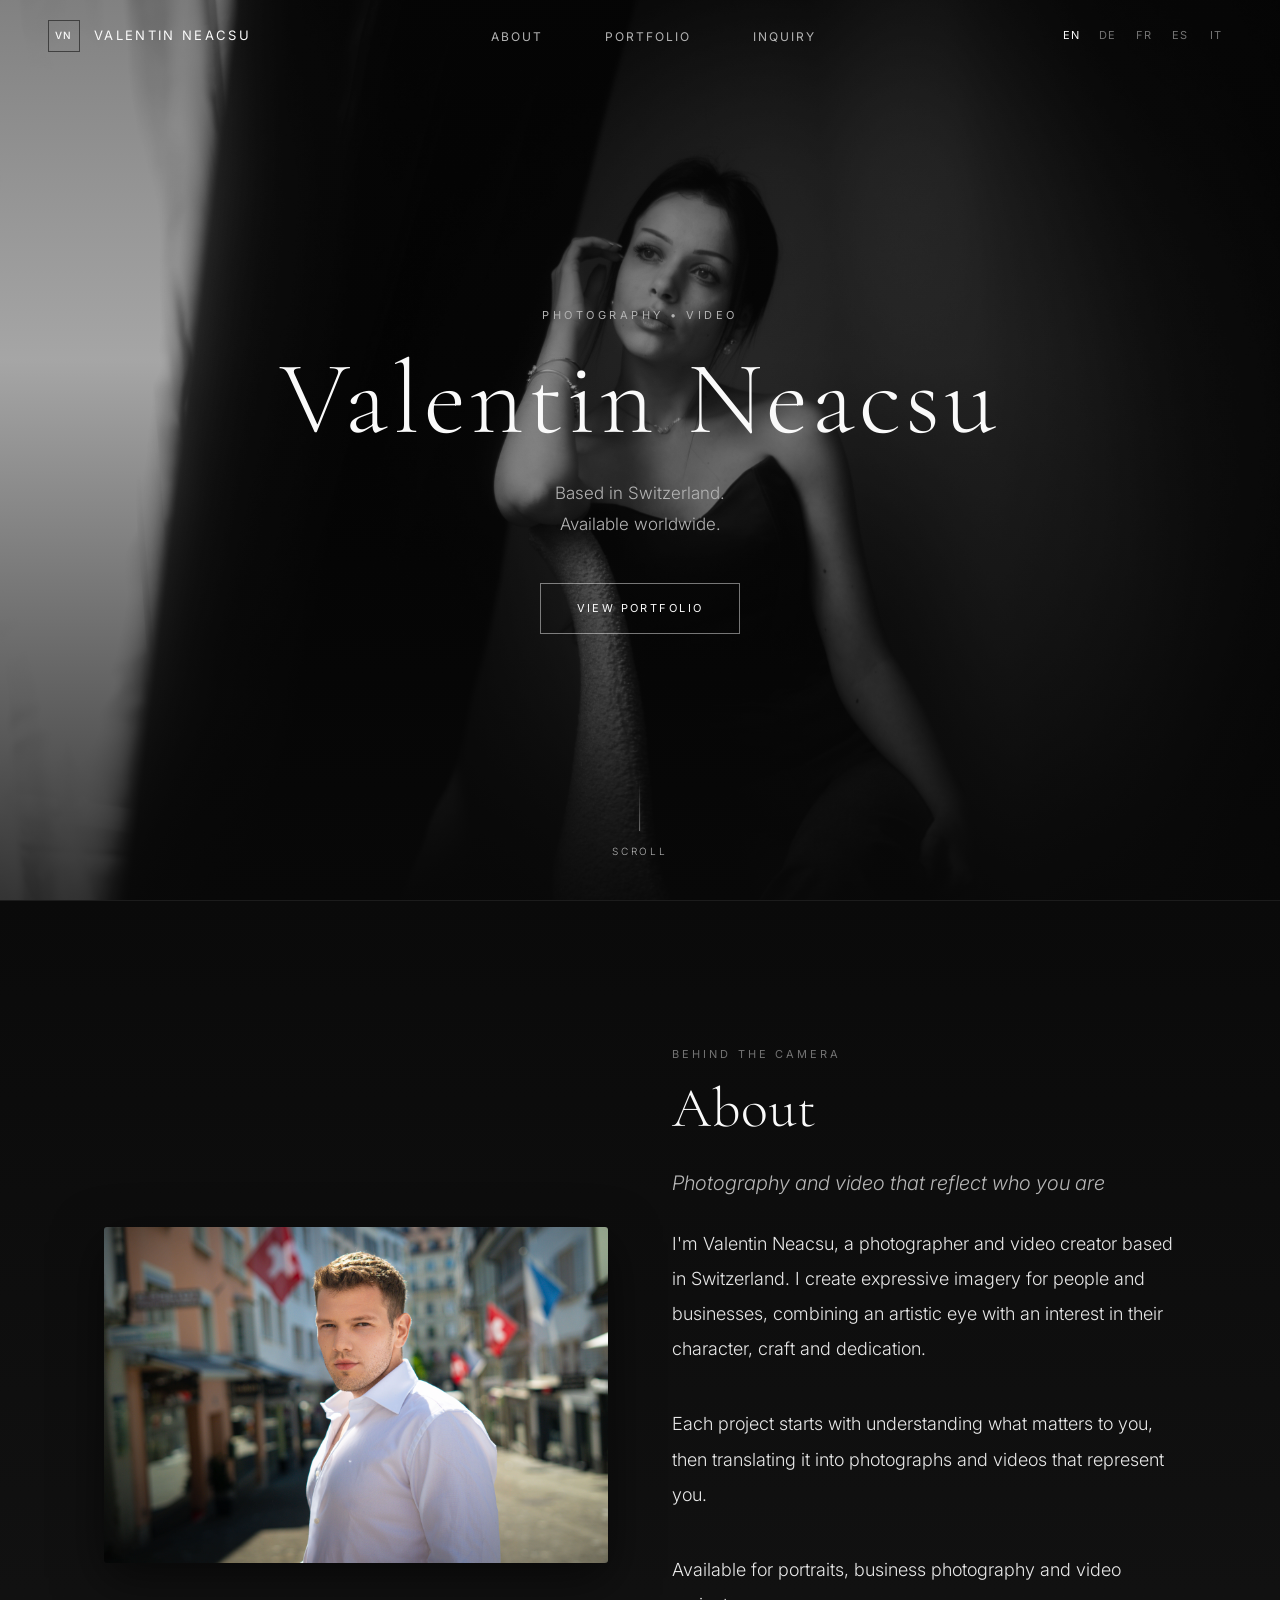
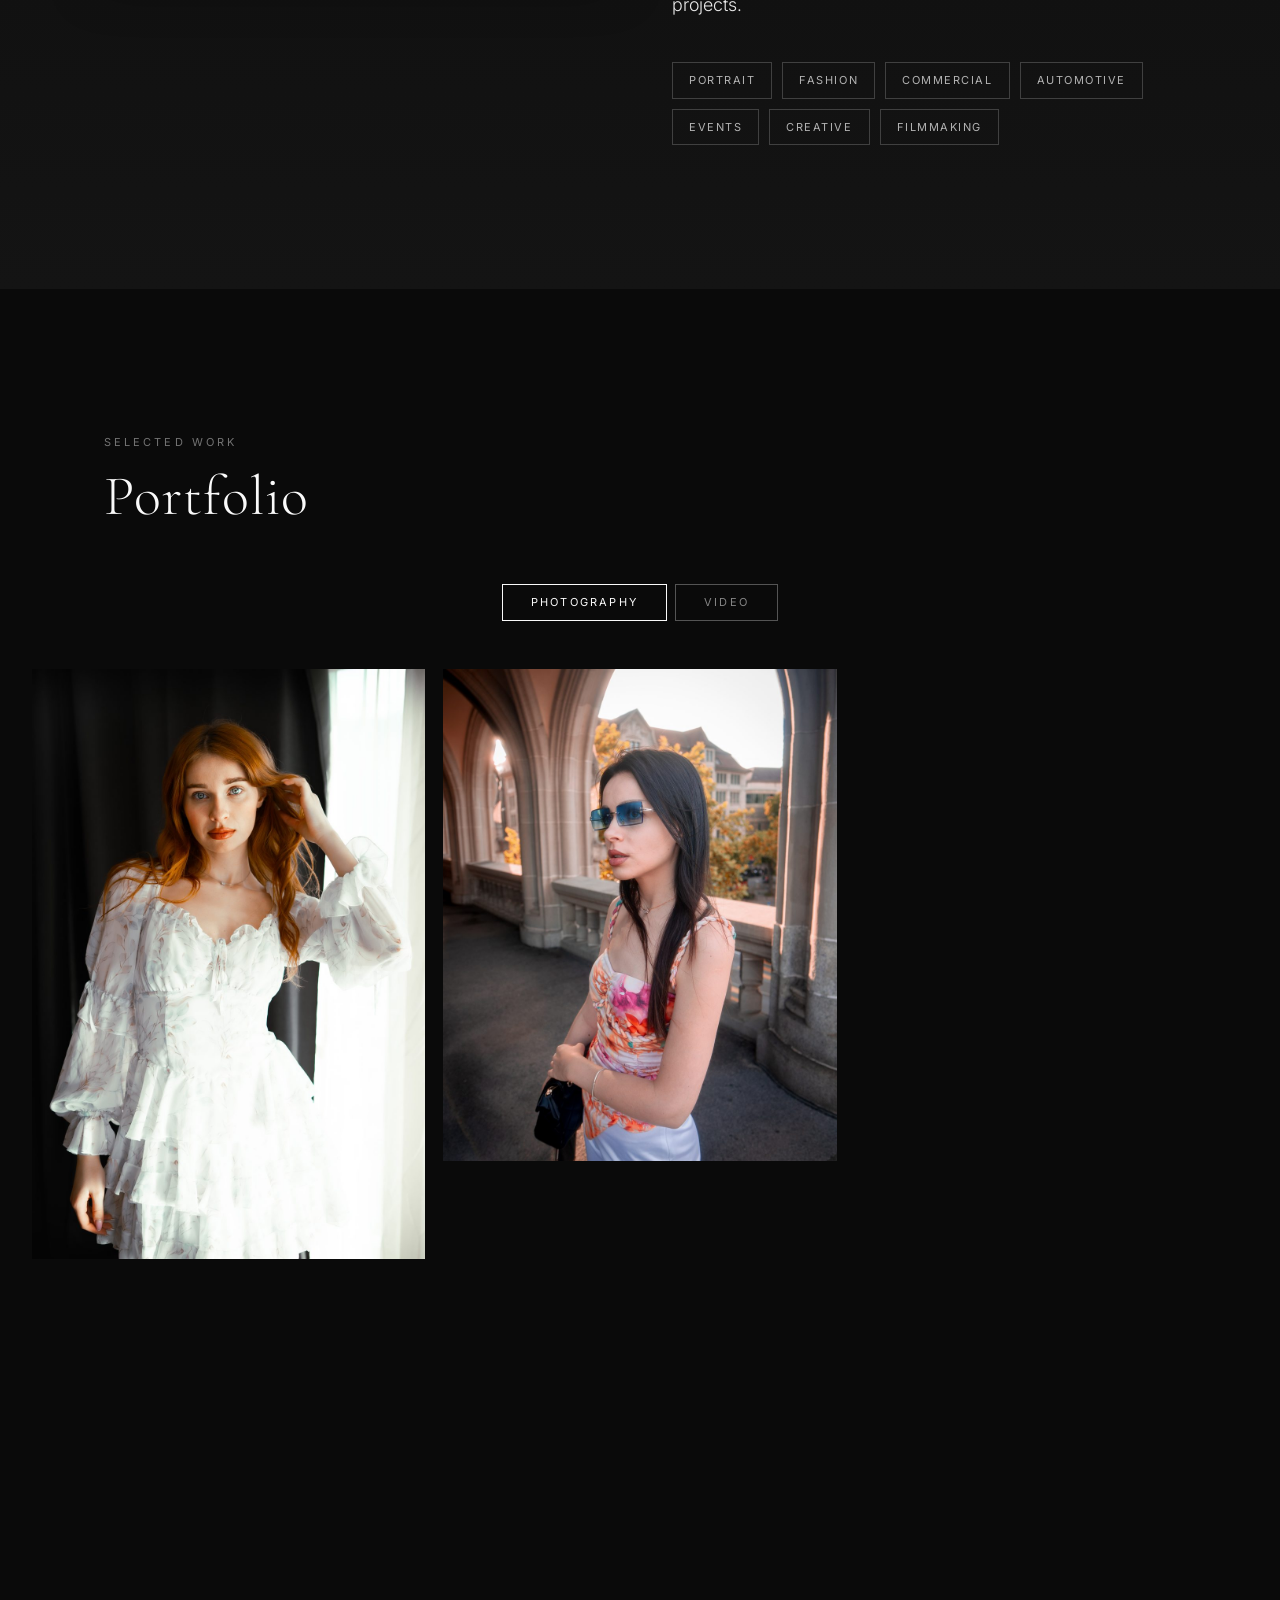
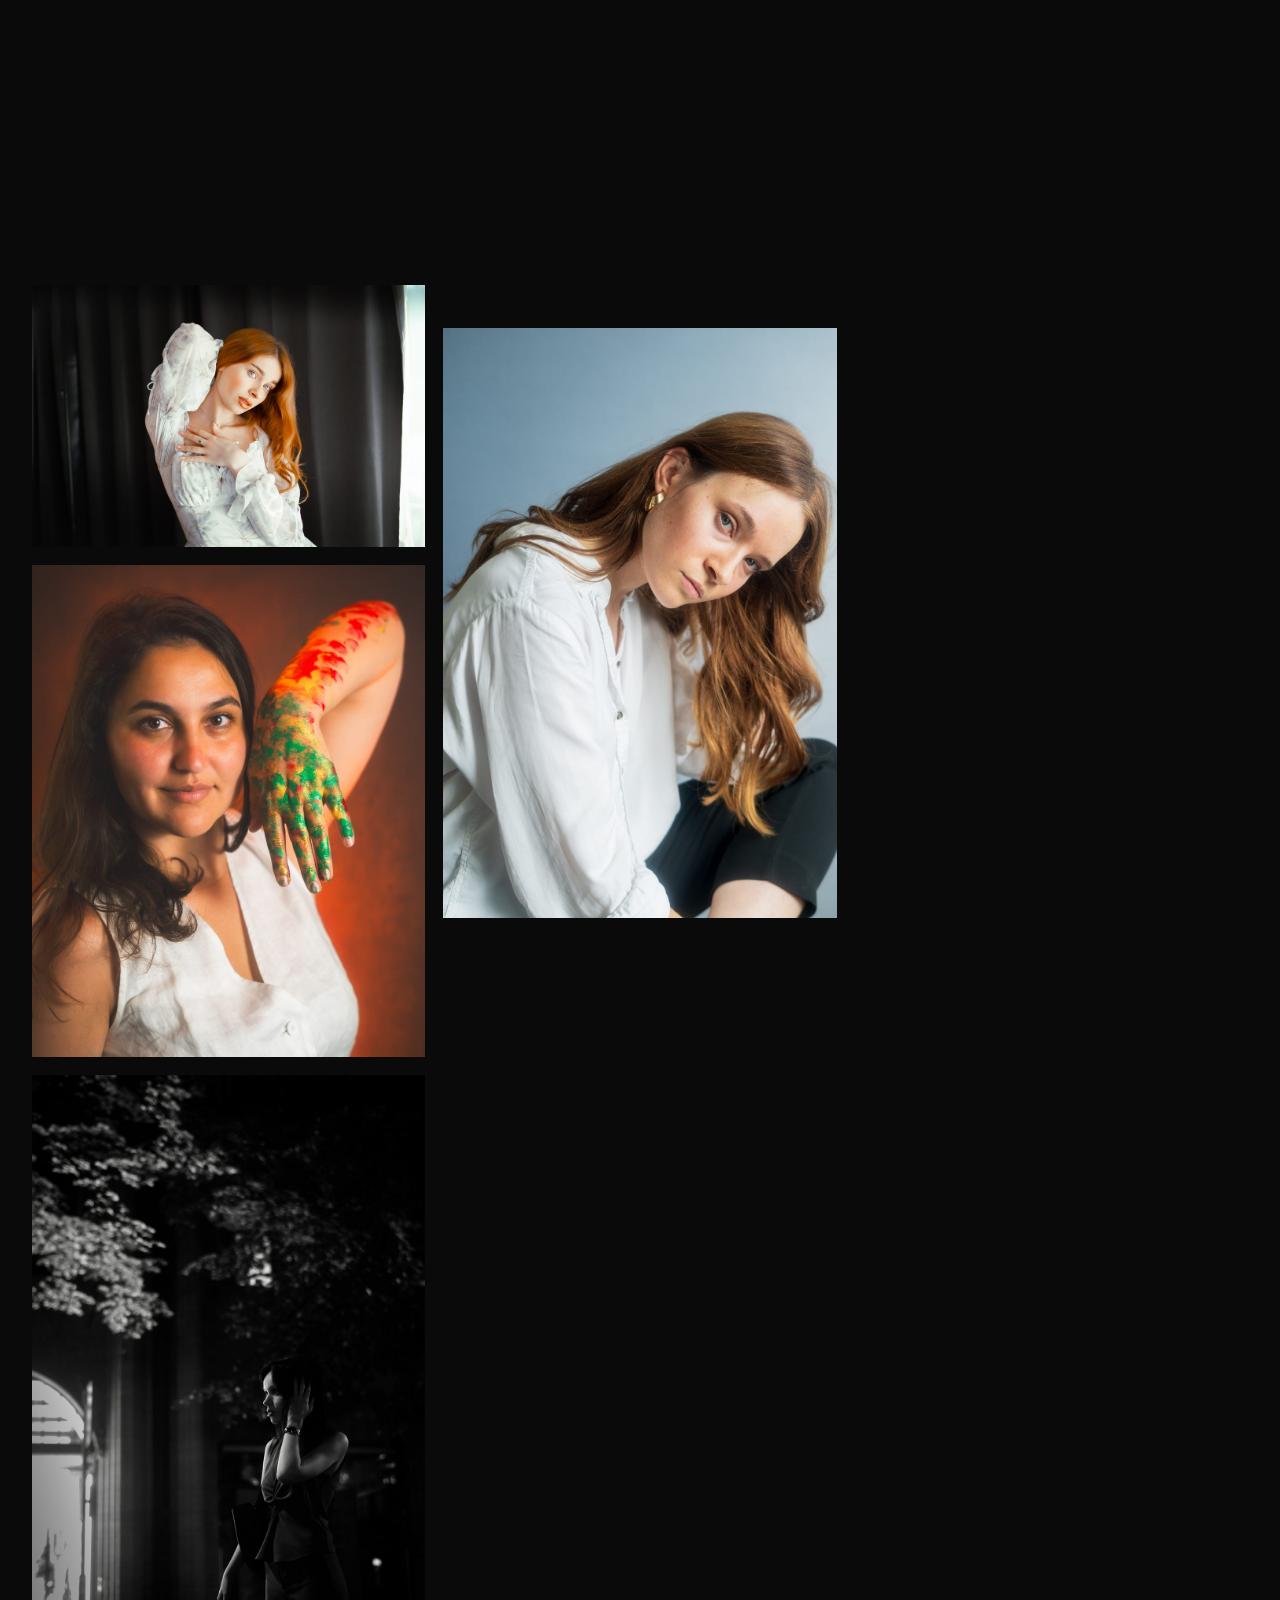
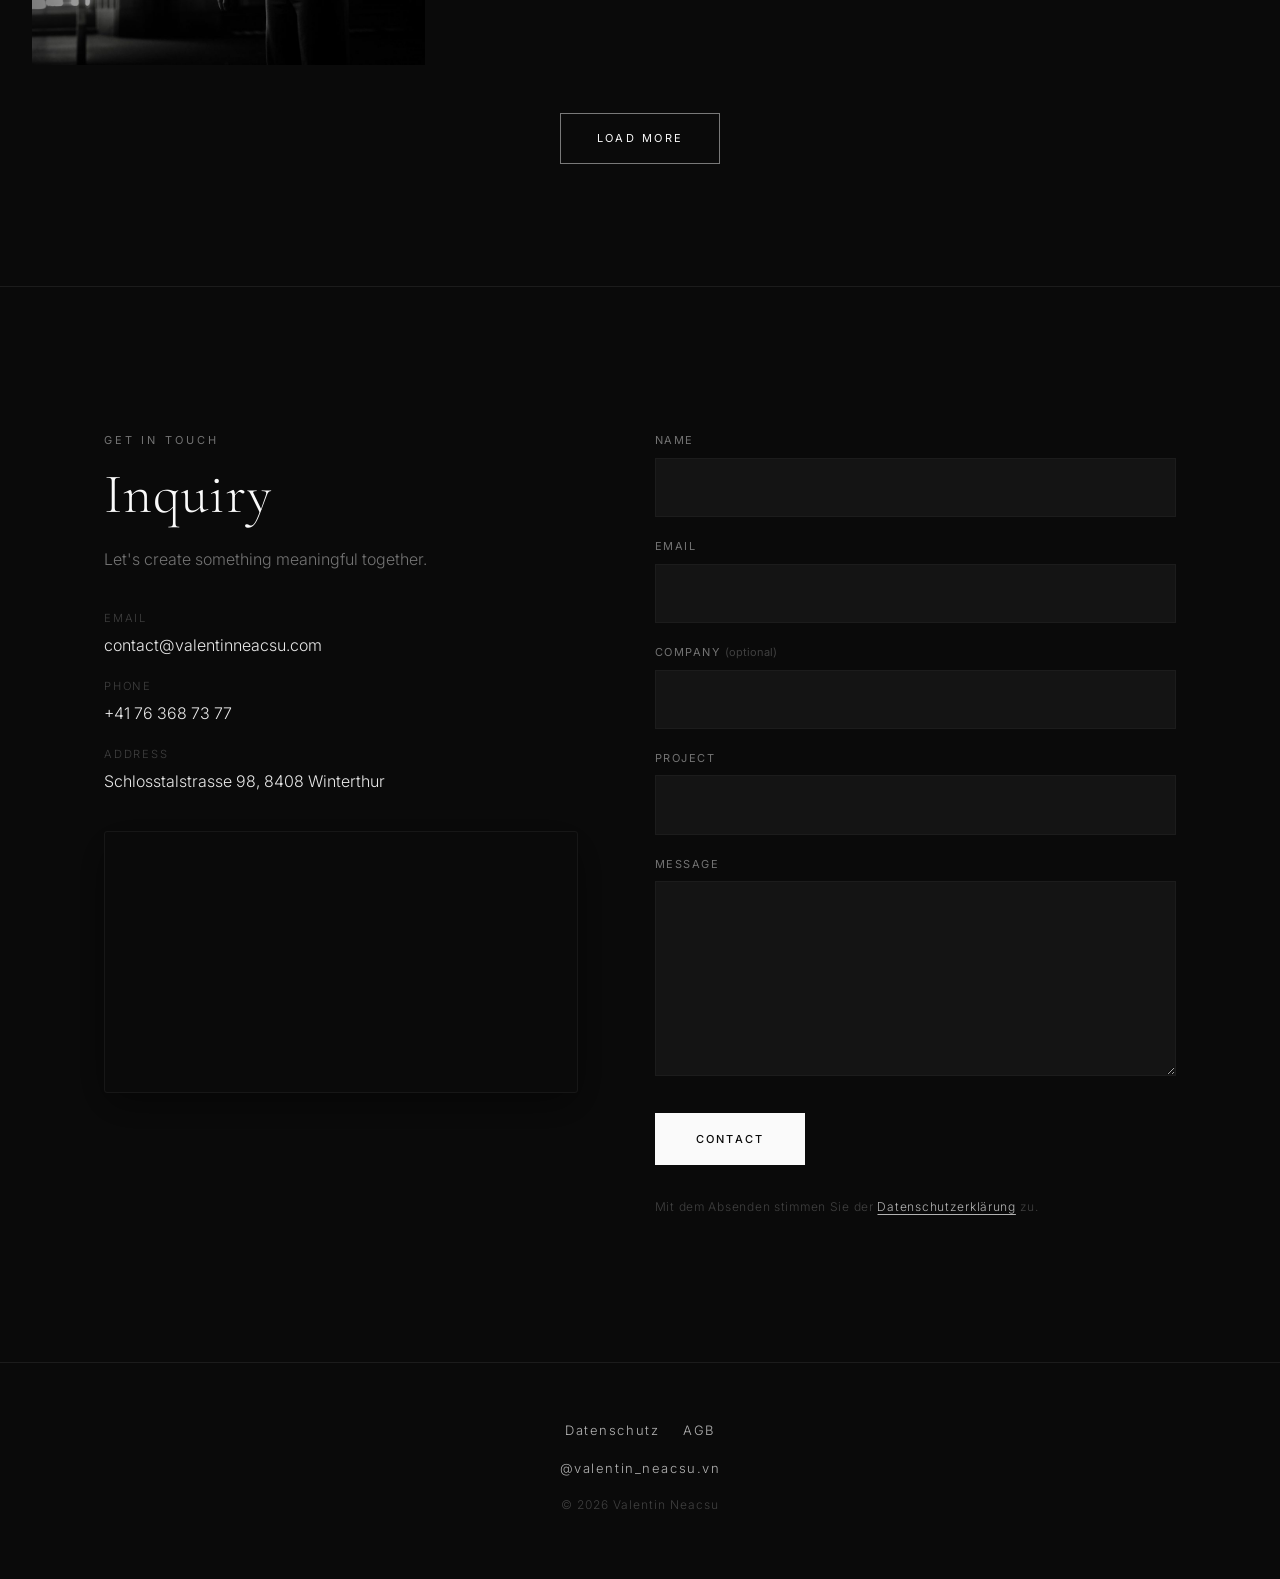
==== index.html @ ee844ce1 "Add Datenschutz and AGB pages; update footer and contact form" ====
<!DOCTYPE html>
<html lang="en" class="no-js">
<head>
  <meta charset="UTF-8">
  <meta name="viewport" content="width=device-width, initial-scale=1.0">
  <meta name="theme-color" content="#0a0a0a">

  <title>Valentin Neacsu — Photographer &amp; Filmmaker</title>
  <meta name="description" content="Professional photographer and filmmaker based in Switzerland. Portrait, fashion, commercial, automotive, events and creative storytelling. Available worldwide.">
  <meta name="keywords" content="Valentin Neacsu, Photographer Switzerland, Photographer Zurich, Fashion Photographer, Portrait Photographer, Commercial Photographer, Automotive Photographer, Event Photographer, Filmmaker Switzerland">
  <meta name="author" content="Valentin Neacsu">
  <link rel="canonical" href="https://valentinneacsu.com/">

  <meta property="og:type" content="website">
  <meta property="og:url" content="https://valentinneacsu.com/">
  <meta property="og:title" content="Valentin Neacsu — Photography &amp; Filmmaking">
  <meta property="og:description" content="Professional photographer and filmmaker based in Switzerland. Available worldwide.">
  <meta property="og:image" content="https://valentinneacsu.com/P%201.jpg">
  <meta property="og:locale" content="en_US">

  <meta name="twitter:card" content="summary_large_image">
  <meta name="twitter:title" content="Valentin Neacsu — Photography &amp; Filmmaking">
  <meta name="twitter:description" content="Professional photographer and filmmaker based in Switzerland. Available worldwide.">
  <meta name="twitter:image" content="https://valentinneacsu.com/P%201.jpg">

  <link rel="preconnect" href="https://fonts.googleapis.com">
  <link rel="preconnect" href="https://fonts.gstatic.com" crossorigin>
  <link href="https://fonts.googleapis.com/css2?family=Cormorant+Garamond:ital,wght@0,300;0,400;0,500;1,300&family=Inter:wght@300;400;500&display=swap" rel="stylesheet">

  <link rel="stylesheet" href="style.css">

  <script type="application/ld+json">
  {
    "@context": "https://schema.org",
    "@type": "Person",
    "name": "Valentin Neacsu",
    "url": "https://valentinneacsu.com",
    "jobTitle": "Photographer & Filmmaker",
    "description": "Professional photographer and filmmaker based in Switzerland.",
    "address": {
      "@type": "PostalAddress",
      "addressCountry": "CH"
    },
    "sameAs": [
      "https://instagram.com/valentin_neacsu.vn"
    ],
    "knowsAbout": [
      "Portrait Photography",
      "Fashion Photography",
      "Commercial Photography",
      "Automotive Photography",
      "Event Photography",
      "Filmmaking"
    ]
  }
  </script>
</head>

<body>

  <a class="skip-link" href="#main">Skip to content</a>

  <header class="site-header" role="banner">
    <div class="site-header__inner">
      <a class="site-logo" href="#" aria-label="Valentin Neacsu — Home">
        <span class="site-logo__mark" aria-hidden="true">VN</span>
        <span class="site-logo__text">Valentin Neacsu</span>
      </a>

      <button
        class="nav-toggle"
        type="button"
        aria-expanded="false"
        aria-controls="site-nav"
        aria-label="Open menu"
      >
        <span class="nav-toggle__bar" aria-hidden="true"></span>
        <span class="nav-toggle__bar" aria-hidden="true"></span>
      </button>

      <nav class="site-nav" id="site-nav" aria-label="Primary">
        <ul class="site-nav__list">
          <li><a class="site-nav__link" href="#about" data-i18n="navAbout">About</a></li>
          <li><a class="site-nav__link" href="#portfolio" data-i18n="navPortfolio">Portfolio</a></li>
          <li><a class="site-nav__link" href="#contact" data-i18n="navContact">Inquiry</a></li>
        </ul>
      </nav>

      <div class="lang-switch" role="group" aria-label="Language">
        <button type="button" class="lang-switch__btn is-active" data-lang="en" aria-pressed="true">EN</button>
        <button type="button" class="lang-switch__btn" data-lang="de" aria-pressed="false">DE</button>
        <button type="button" class="lang-switch__btn" data-lang="fr" aria-pressed="false">FR</button>
        <button type="button" class="lang-switch__btn" data-lang="es" aria-pressed="false">ES</button>
        <button type="button" class="lang-switch__btn" data-lang="it" aria-pressed="false">IT</button>
      </div>
    </div>
  </header>

  <main id="main">

    <section class="hero" aria-labelledby="hero-heading">
      <div class="hero__media" aria-hidden="true">
        <img
          class="hero__image"
          src="P 1.jpg"
          alt=""
          width="1920"
          height="1280"
          fetchpriority="high"
        >
      </div>
      <div class="hero__veil" aria-hidden="true"></div>

      <div class="hero__content">
        <p class="hero__eyebrow" data-i18n="heroEyebrow">Photography &bull; Video</p>
        <h1 class="hero__title" id="hero-heading">Valentin Neacsu</h1>
        <p class="hero__location" id="hero-location" data-i18n="heroLocation">
          Based in Switzerland.<br>
          Available worldwide.
        </p>
        <a class="hero__cta" href="#portfolio" data-i18n="heroCta">View Portfolio</a>
      </div>

      <a class="hero__scroll" href="#portfolio" aria-label="Scroll to portfolio">
        <span class="hero__scroll-line" aria-hidden="true"></span>
        <span class="hero__scroll-text" data-i18n="heroScroll">Scroll</span>
      </a>
    </section>

    <section class="section about" id="about" aria-labelledby="about-heading">
      <div class="about__grid">
        <div class="about__profile reveal">
          <img class="about__image" src="profile.jpg" alt="Valentin Neacsu - Photographer & Filmmaker" width="6000" height="4000" loading="lazy">
        </div>

        <div class="about__content reveal">
          <div class="about__intro">
            <p class="section__eyebrow" data-i18n="aboutEyebrow">Behind the Camera</p>
            <h2 class="section__title" id="about-heading" data-i18n="aboutTitle">About</h2>
          </div>

          <p class="about__tagline" data-i18n="aboutTagline">
            Photography and video that reflect who you are
          </p>

          <p class="about__text" id="about-text" data-i18n="aboutP1">
            I'm Valentin Neacsu, a photographer and video creator based in Switzerland. I create expressive imagery for people and businesses, combining an artistic eye with an interest in their character, craft and dedication.
          </p>

          <p class="about__text" data-i18n="aboutP2">
            Each project starts with understanding what matters to you, then translating it into photographs and videos that represent you.
          </p>

          <p class="about__text about__available" data-i18n="aboutAvailable">
            Available for portraits, business photography and video projects.
          </p>

          <ul class="services" aria-label="Services">
            <li class="services__tag">Portrait</li>
            <li class="services__tag">Fashion</li>
            <li class="services__tag">Commercial</li>
            <li class="services__tag">Automotive</li>
            <li class="services__tag">Events</li>
            <li class="services__tag">Creative</li>
            <li class="services__tag">Filmmaking</li>
          </ul>
        </div>
      </div>
    </section>

    <section class="section portfolio" id="portfolio" aria-labelledby="portfolio-heading">
      <div class="section__header reveal">
        <p class="section__eyebrow" data-i18n="portfolioEyebrow">Selected Work</p>
        <h2 class="section__title" id="portfolio-heading" data-i18n="portfolioTitle">Portfolio</h2>
      </div>

      <div class="portfolio__tabs" role="tablist" aria-label="Portfolio categories">
        <button class="portfolio__tab is-active" type="button" role="tab" aria-selected="true" data-tab="photo" data-i18n="tabPhoto">Photography</button>
        <button class="portfolio__tab" type="button" role="tab" aria-selected="false" data-tab="video" data-i18n="tabVideo">Video</button>
      </div>

      <div class="portfolio__panel" id="panel-photo" role="tabpanel">
      <div class="masonry" role="list" aria-label="Portfolio gallery">
        <figure class="masonry__item reveal" role="listitem">
          <button class="masonry__trigger" type="button" data-index="0" aria-label="Open image 1 of 60">
            <img src="thumbs/Photo Portfolio (3).jpg" data-full="Photo Portfolio (3).jpg" alt="Photography by Valentin Neacsu" loading="lazy" decoding="async" width="3885" height="5827">
          </button>
        </figure>
        <figure class="masonry__item reveal" role="listitem">
          <button class="masonry__trigger" type="button" data-index="1" aria-label="Open image 2 of 60">
            <img src="thumbs/Photo Portfolio (4).jpg" data-full="Photo Portfolio (4).jpg" alt="Photography by Valentin Neacsu" loading="lazy" decoding="async" width="4000" height="6000">
          </button>
        </figure>
        <figure class="masonry__item reveal" role="listitem">
          <button class="masonry__trigger" type="button" data-index="2" aria-label="Open image 3 of 60">
            <img src="thumbs/Photo Portfolio (2).jpg" data-full="Photo Portfolio (2).jpg" alt="Photography by Valentin Neacsu" loading="lazy" decoding="async" width="6000" height="4000">
          </button>
        </figure>
        <figure class="masonry__item reveal" role="listitem">
          <button class="masonry__trigger" type="button" data-index="3" aria-label="Open image 4 of 60">
            <img src="thumbs/Photo Portfolio (7).jpg" data-full="Photo Portfolio (7).jpg" alt="Photography by Valentin Neacsu" loading="lazy" decoding="async" width="4000" height="5000">
          </button>
        </figure>
        <figure class="masonry__item reveal" role="listitem">
          <button class="masonry__trigger" type="button" data-index="4" aria-label="Open image 5 of 60">
            <img src="thumbs/Photo Portfolio (18).jpg" data-full="Photo Portfolio (18).jpg" alt="Photography by Valentin Neacsu" loading="lazy" decoding="async" width="3730" height="5595">
          </button>
        </figure>
        <figure class="masonry__item reveal" role="listitem">
          <button class="masonry__trigger" type="button" data-index="5" aria-label="Open image 6 of 60">
            <img src="thumbs/Photo Portfolio (20).jpg" data-full="Photo Portfolio (20).jpg" alt="Photography by Valentin Neacsu" loading="lazy" decoding="async" width="4000" height="5000">
          </button>
        </figure>
        <figure class="masonry__item reveal" role="listitem">
          <button class="masonry__trigger" type="button" data-index="6" aria-label="Open image 7 of 60">
            <img src="thumbs/Photo Portfolio (15).jpg" data-full="Photo Portfolio (15).jpg" alt="Photography by Valentin Neacsu" loading="lazy" decoding="async" width="6000" height="3376">
          </button>
        </figure>
        <figure class="masonry__item reveal" role="listitem">
          <button class="masonry__trigger" type="button" data-index="7" aria-label="Open image 8 of 60">
            <img src="thumbs/Photo Portfolio (24).jpg" data-full="Photo Portfolio (24).jpg" alt="Photography by Valentin Neacsu" loading="lazy" decoding="async" width="4000" height="5000">
          </button>
        </figure>
        <figure class="masonry__item reveal" role="listitem">
          <button class="masonry__trigger" type="button" data-index="8" aria-label="Open image 9 of 60">
            <img src="thumbs/Photo Portfolio (25).jpg" data-full="Photo Portfolio (25).jpg" alt="Photography by Valentin Neacsu" loading="lazy" decoding="async" width="3472" height="5208">
          </button>
        </figure>
        <figure class="masonry__item reveal" role="listitem">
          <button class="masonry__trigger" type="button" data-index="9" aria-label="Open image 10 of 60">
            <img src="thumbs/Photo Portfolio (27).jpg" data-full="Photo Portfolio (27).jpg" alt="Photography by Valentin Neacsu" loading="lazy" decoding="async" width="4000" height="5000">
          </button>
        </figure>
        <figure class="masonry__item reveal" role="listitem">
          <button class="masonry__trigger" type="button" data-index="10" aria-label="Open image 11 of 60">
            <img src="thumbs/Photo Portfolio (16).jpg" data-full="Photo Portfolio (16).jpg" alt="Photography by Valentin Neacsu" loading="lazy" decoding="async" width="6000" height="4000">
          </button>
        </figure>
        <figure class="masonry__item reveal" role="listitem">
          <button class="masonry__trigger" type="button" data-index="11" aria-label="Open image 12 of 60">
            <img src="thumbs/Photo Portfolio (31).jpg" data-full="Photo Portfolio (31).jpg" alt="Photography by Valentin Neacsu" loading="lazy" decoding="async" width="3957" height="4946">
          </button>
        </figure>
        <figure class="masonry__item reveal" role="listitem">
          <button class="masonry__trigger" type="button" data-index="12" aria-label="Open image 13 of 60">
            <img src="thumbs/Photo Portfolio (36).jpg" data-full="Photo Portfolio (36).jpg" alt="Photography by Valentin Neacsu" loading="lazy" decoding="async" width="4000" height="6000">
          </button>
        </figure>
        <figure class="masonry__item reveal" role="listitem">
          <button class="masonry__trigger" type="button" data-index="13" aria-label="Open image 14 of 60">
            <img src="thumbs/Photo Portfolio (49).jpg" data-full="Photo Portfolio (49).jpg" alt="Photography by Valentin Neacsu" loading="lazy" decoding="async" width="4000" height="6000">
          </button>
        </figure>
        <figure class="masonry__item reveal" role="listitem">
          <button class="masonry__trigger" type="button" data-index="14" aria-label="Open image 15 of 60">
            <img src="thumbs/Photo Portfolio (51).jpg" data-full="Photo Portfolio (51).jpg" alt="Photography by Valentin Neacsu" loading="lazy" decoding="async" width="3883" height="4854">
          </button>
        </figure>
        <figure class="masonry__item reveal" role="listitem">
          <button class="masonry__trigger" type="button" data-index="15" aria-label="Open image 16 of 60">
            <img src="thumbs/Photo Portfolio (57).jpg" data-full="Photo Portfolio (57).jpg" alt="Photography by Valentin Neacsu" loading="lazy" decoding="async" width="4835" height="3868">
          </button>
        </figure>
        <figure class="masonry__item reveal" role="listitem">
          <button class="masonry__trigger" type="button" data-index="16" aria-label="Open image 17 of 60">
            <img src="thumbs/Photo Portfolio (53).jpg" data-full="Photo Portfolio (53).jpg" alt="Photography by Valentin Neacsu" loading="lazy" decoding="async" width="3054" height="3817">
          </button>
        </figure>
        <figure class="masonry__item reveal" role="listitem">
          <button class="masonry__trigger" type="button" data-index="17" aria-label="Open image 18 of 60">
            <img src="thumbs/Photo Portfolio (54).jpg" data-full="Photo Portfolio (54).jpg" alt="Photography by Valentin Neacsu" loading="lazy" decoding="async" width="4000" height="6000">
          </button>
        </figure>
        <figure class="masonry__item reveal" role="listitem">
          <button class="masonry__trigger" type="button" data-index="18" aria-label="Open image 19 of 60">
            <img src="thumbs/Photo Portfolio (55).jpg" data-full="Photo Portfolio (55).jpg" alt="Photography by Valentin Neacsu" loading="lazy" decoding="async" width="4000" height="5000">
          </button>
        </figure>
        <figure class="masonry__item reveal" role="listitem">
          <button class="masonry__trigger" type="button" data-index="19" aria-label="Open image 20 of 60">
            <img src="thumbs/Photo Portfolio (66).jpg" data-full="Photo Portfolio (66).jpg" alt="Photography by Valentin Neacsu" loading="lazy" decoding="async" width="5030" height="4024">
          </button>
        </figure>
        <figure class="masonry__item reveal" role="listitem">
          <button class="masonry__trigger" type="button" data-index="20" aria-label="Open image 21 of 60">
            <img src="thumbs/Photo Portfolio (58).jpg" data-full="Photo Portfolio (58).jpg" alt="Photography by Valentin Neacsu" loading="lazy" decoding="async" width="4000" height="5000">
          </button>
        </figure>
        <figure class="masonry__item reveal" role="listitem">
          <button class="masonry__trigger" type="button" data-index="21" aria-label="Open image 22 of 60">
            <img src="thumbs/Photo Portfolio (61).jpg" data-full="Photo Portfolio (61).jpg" alt="Photography by Valentin Neacsu" loading="lazy" decoding="async" width="4000" height="5000">
          </button>
        </figure>
        <figure class="masonry__item reveal" role="listitem">
          <button class="masonry__trigger" type="button" data-index="22" aria-label="Open image 23 of 60">
            <img src="thumbs/Photo Portfolio (62).jpg" data-full="Photo Portfolio (62).jpg" alt="Photography by Valentin Neacsu" loading="lazy" decoding="async" width="4000" height="5000">
          </button>
        </figure>
        <figure class="masonry__item reveal" role="listitem">
          <button class="masonry__trigger" type="button" data-index="23" aria-label="Open image 24 of 60">
            <img src="thumbs/Photo Portfolio (85).jpg" data-full="Photo Portfolio (85).jpg" alt="Photography by Valentin Neacsu" loading="lazy" decoding="async" width="5000" height="4000">
          </button>
        </figure>
        <figure class="masonry__item reveal" role="listitem">
          <button class="masonry__trigger" type="button" data-index="24" aria-label="Open image 25 of 60">
            <img src="thumbs/Photo Portfolio (64).jpg" data-full="Photo Portfolio (64).jpg" alt="Photography by Valentin Neacsu" loading="lazy" decoding="async" width="4000" height="6000">
          </button>
        </figure>
        <figure class="masonry__item reveal" role="listitem">
          <button class="masonry__trigger" type="button" data-index="25" aria-label="Open image 26 of 60">
            <img src="thumbs/Photo Portfolio (67).jpg" data-full="Photo Portfolio (67).jpg" alt="Photography by Valentin Neacsu" loading="lazy" decoding="async" width="4000" height="6000">
          </button>
        </figure>
        <figure class="masonry__item reveal" role="listitem">
          <button class="masonry__trigger" type="button" data-index="26" aria-label="Open image 27 of 60">
            <img src="thumbs/Photo Portfolio (74).jpg" data-full="Photo Portfolio (74).jpg" alt="Photography by Valentin Neacsu" loading="lazy" decoding="async" width="3827" height="4784">
          </button>
        </figure>
        <figure class="masonry__item reveal" role="listitem">
          <button class="masonry__trigger" type="button" data-index="27" aria-label="Open image 28 of 60">
            <img src="thumbs/Photo Portfolio (88).jpg" data-full="Photo Portfolio (88).jpg" alt="Photography by Valentin Neacsu" loading="lazy" decoding="async" width="2048" height="1638">
          </button>
        </figure>
        <figure class="masonry__item reveal" role="listitem">
          <button class="masonry__trigger" type="button" data-index="28" aria-label="Open image 29 of 60">
            <img src="thumbs/Photo Portfolio (77).jpg" data-full="Photo Portfolio (77).jpg" alt="Photography by Valentin Neacsu" loading="lazy" decoding="async" width="4000" height="5000">
          </button>
        </figure>
        <figure class="masonry__item reveal" role="listitem">
          <button class="masonry__trigger" type="button" data-index="29" aria-label="Open image 30 of 60">
            <img src="thumbs/Photo Portfolio (79).jpg" data-full="Photo Portfolio (79).jpg" alt="Photography by Valentin Neacsu" loading="lazy" decoding="async" width="4000" height="6000">
          </button>
        </figure>
        <figure class="masonry__item reveal" role="listitem">
          <button class="masonry__trigger" type="button" data-index="30" aria-label="Open image 31 of 60">
            <img src="thumbs/Photo Portfolio (80).jpg" data-full="Photo Portfolio (80).jpg" alt="Photography by Valentin Neacsu" loading="lazy" decoding="async" width="4000" height="5000">
          </button>
        </figure>
        <figure class="masonry__item reveal" role="listitem">
          <button class="masonry__trigger" type="button" data-index="31" aria-label="Open image 32 of 60">
            <img src="thumbs/Photo Portfolio (82).jpg" data-full="Photo Portfolio (82).jpg" alt="Photography by Valentin Neacsu" loading="lazy" decoding="async" width="4000" height="6000">
          </button>
        </figure>
        <figure class="masonry__item reveal" role="listitem">
          <button class="masonry__trigger" type="button" data-index="32" aria-label="Open image 33 of 60">
            <img src="thumbs/Photo Portfolio (107).jpg" data-full="Photo Portfolio (107).jpg" alt="Photography by Valentin Neacsu" loading="lazy" decoding="async" width="5967" height="3978">
          </button>
        </figure>
        <figure class="masonry__item reveal" role="listitem">
          <button class="masonry__trigger" type="button" data-index="33" aria-label="Open image 34 of 60">
            <img src="thumbs/Photo Portfolio (84).jpg" data-full="Photo Portfolio (84).jpg" alt="Photography by Valentin Neacsu" loading="lazy" decoding="async" width="4000" height="5000">
          </button>
        </figure>
        <figure class="masonry__item reveal" role="listitem">
          <button class="masonry__trigger" type="button" data-index="34" aria-label="Open image 35 of 60">
            <img src="thumbs/Photo Portfolio (89).jpg" data-full="Photo Portfolio (89).jpg" alt="Photography by Valentin Neacsu" loading="lazy" decoding="async" width="4000" height="5000">
          </button>
        </figure>
        <figure class="masonry__item reveal" role="listitem">
          <button class="masonry__trigger" type="button" data-index="35" aria-label="Open image 36 of 60">
            <img src="thumbs/Photo Portfolio (91).jpg" data-full="Photo Portfolio (91).jpg" alt="Photography by Valentin Neacsu" loading="lazy" decoding="async" width="4000" height="6000">
          </button>
        </figure>
        <figure class="masonry__item reveal" role="listitem">
          <button class="masonry__trigger" type="button" data-index="36" aria-label="Open image 37 of 60">
            <img src="thumbs/Photo Portfolio (108).jpg" data-full="Photo Portfolio (108).jpg" alt="Photography by Valentin Neacsu" loading="lazy" decoding="async" width="6000" height="4000">
          </button>
        </figure>
        <figure class="masonry__item reveal" role="listitem">
          <button class="masonry__trigger" type="button" data-index="37" aria-label="Open image 38 of 60">
            <img src="thumbs/Photo Portfolio (94).jpg" data-full="Photo Portfolio (94).jpg" alt="Photography by Valentin Neacsu" loading="lazy" decoding="async" width="3999" height="5000">
          </button>
        </figure>
        <figure class="masonry__item reveal" role="listitem">
          <button class="masonry__trigger" type="button" data-index="38" aria-label="Open image 39 of 60">
            <img src="thumbs/Photo Portfolio (95).jpg" data-full="Photo Portfolio (95).jpg" alt="Photography by Valentin Neacsu" loading="lazy" decoding="async" width="4000" height="5000">
          </button>
        </figure>
        <figure class="masonry__item reveal" role="listitem">
          <button class="masonry__trigger" type="button" data-index="39" aria-label="Open image 40 of 60">
            <img src="thumbs/Photo Portfolio (96).jpg" data-full="Photo Portfolio (96).jpg" alt="Photography by Valentin Neacsu" loading="lazy" decoding="async" width="3546" height="4432">
          </button>
        </figure>
        <figure class="masonry__item reveal" role="listitem">
          <button class="masonry__trigger" type="button" data-index="40" aria-label="Open image 41 of 60">
            <img src="thumbs/Photo Portfolio (109).jpg" data-full="Photo Portfolio (109).jpg" alt="Photography by Valentin Neacsu" loading="lazy" decoding="async" width="6000" height="4000">
          </button>
        </figure>
        <figure class="masonry__item reveal" role="listitem">
          <button class="masonry__trigger" type="button" data-index="41" aria-label="Open image 42 of 60">
            <img src="thumbs/Photo Portfolio (98).jpg" data-full="Photo Portfolio (98).jpg" alt="Photography by Valentin Neacsu" loading="lazy" decoding="async" width="4000" height="5000">
          </button>
        </figure>
        <figure class="masonry__item reveal" role="listitem">
          <button class="masonry__trigger" type="button" data-index="42" aria-label="Open image 43 of 60">
            <img src="thumbs/Photo Portfolio (99).jpg" data-full="Photo Portfolio (99).jpg" alt="Photography by Valentin Neacsu" loading="lazy" decoding="async" width="4000" height="5000">
          </button>
        </figure>
        <figure class="masonry__item reveal" role="listitem">
          <button class="masonry__trigger" type="button" data-index="43" aria-label="Open image 44 of 60">
            <img src="thumbs/Photo Portfolio (100).jpg" data-full="Photo Portfolio (100).jpg" alt="Photography by Valentin Neacsu" loading="lazy" decoding="async" width="4000" height="5000">
          </button>
        </figure>
        <figure class="masonry__item reveal" role="listitem">
          <button class="masonry__trigger" type="button" data-index="44" aria-label="Open image 45 of 60">
            <img src="thumbs/Photo Portfolio (102).jpg" data-full="Photo Portfolio (102).jpg" alt="Photography by Valentin Neacsu" loading="lazy" decoding="async" width="3999" height="5000">
          </button>
        </figure>
        <figure class="masonry__item reveal" role="listitem">
          <button class="masonry__trigger" type="button" data-index="45" aria-label="Open image 46 of 60">
            <img src="thumbs/Photo Portfolio (110).jpg" data-full="Photo Portfolio (110).jpg" alt="Photography by Valentin Neacsu" loading="lazy" decoding="async" width="6000" height="4000">
          </button>
        </figure>
        <figure class="masonry__item reveal" role="listitem">
          <button class="masonry__trigger" type="button" data-index="46" aria-label="Open image 47 of 60">
            <img src="thumbs/Photo Portfolio (103).jpg" data-full="Photo Portfolio (103).jpg" alt="Photography by Valentin Neacsu" loading="lazy" decoding="async" width="4000" height="6000">
          </button>
        </figure>
        <figure class="masonry__item reveal" role="listitem">
          <button class="masonry__trigger" type="button" data-index="47" aria-label="Open image 48 of 60">
            <img src="thumbs/Photo Portfolio (104).jpg" data-full="Photo Portfolio (104).jpg" alt="Photography by Valentin Neacsu" loading="lazy" decoding="async" width="3825" height="4781">
          </button>
        </figure>
        <figure class="masonry__item reveal" role="listitem">
          <button class="masonry__trigger" type="button" data-index="48" aria-label="Open image 49 of 60">
            <img src="thumbs/Photo Portfolio (111).jpg" data-full="Photo Portfolio (111).jpg" alt="Photography by Valentin Neacsu" loading="lazy" decoding="async" width="4000" height="6000">
          </button>
        </figure>
        <figure class="masonry__item reveal" role="listitem">
          <button class="masonry__trigger" type="button" data-index="49" aria-label="Open image 50 of 60">
            <img src="thumbs/Photo Portfolio (112).jpg" data-full="Photo Portfolio (112).jpg" alt="Photography by Valentin Neacsu" loading="lazy" decoding="async" width="5000" height="4000">
          </button>
        </figure>
        <figure class="masonry__item reveal" role="listitem">
          <button class="masonry__trigger" type="button" data-index="50" aria-label="Open image 51 of 60">
            <img src="thumbs/Photo Portfolio (115).jpg" data-full="Photo Portfolio (115).jpg" alt="Photography by Valentin Neacsu" loading="lazy" decoding="async" width="4000" height="6000">
          </button>
        </figure>
        <figure class="masonry__item reveal" role="listitem">
          <button class="masonry__trigger" type="button" data-index="51" aria-label="Open image 52 of 60">
            <img src="thumbs/Photo Portfolio (120).jpg" data-full="Photo Portfolio (120).jpg" alt="Photography by Valentin Neacsu" loading="lazy" decoding="async" width="4000" height="5000">
          </button>
        </figure>
        <figure class="masonry__item reveal" role="listitem">
          <button class="masonry__trigger" type="button" data-index="52" aria-label="Open image 53 of 60">
            <img src="thumbs/Photo Portfolio (123).jpg" data-full="Photo Portfolio (123).jpg" alt="Photography by Valentin Neacsu" loading="lazy" decoding="async" width="4000" height="5000">
          </button>
        </figure>
        <figure class="masonry__item reveal" role="listitem">
          <button class="masonry__trigger" type="button" data-index="53" aria-label="Open image 54 of 60">
            <img src="thumbs/Photo Portfolio (113).jpg" data-full="Photo Portfolio (113).jpg" alt="Photography by Valentin Neacsu" loading="lazy" decoding="async" width="4000" height="4000">
          </button>
        </figure>
        <figure class="masonry__item reveal" role="listitem">
          <button class="masonry__trigger" type="button" data-index="54" aria-label="Open image 55 of 60">
            <img src="thumbs/Photo Portfolio (132).jpg" data-full="Photo Portfolio (132).jpg" alt="Photography by Valentin Neacsu" loading="lazy" decoding="async" width="4000" height="5000">
          </button>
        </figure>
        <figure class="masonry__item reveal" role="listitem">
          <button class="masonry__trigger" type="button" data-index="55" aria-label="Open image 56 of 60">
            <img src="thumbs/Photo Portfolio (133).jpg" data-full="Photo Portfolio (133).jpg" alt="Photography by Valentin Neacsu" loading="lazy" decoding="async" width="4000" height="5000">
          </button>
        </figure>
        <figure class="masonry__item reveal" role="listitem">
          <button class="masonry__trigger" type="button" data-index="56" aria-label="Open image 57 of 60">
            <img src="thumbs/Photo Portfolio (137).jpg" data-full="Photo Portfolio (137).jpg" alt="Photography by Valentin Neacsu" loading="lazy" decoding="async" width="4000" height="5000">
          </button>
        </figure>
        <figure class="masonry__item reveal" role="listitem">
          <button class="masonry__trigger" type="button" data-index="57" aria-label="Open image 58 of 60">
            <img src="thumbs/Photo Portfolio (114).jpg" data-full="Photo Portfolio (114).jpg" alt="Photography by Valentin Neacsu" loading="lazy" decoding="async" width="5000" height="4000">
          </button>
        </figure>
        <figure class="masonry__item reveal" role="listitem">
          <button class="masonry__trigger" type="button" data-index="58" aria-label="Open image 59 of 60">
            <img src="thumbs/Photo Portfolio (141).jpg" data-full="Photo Portfolio (141).jpg" alt="Photography by Valentin Neacsu" loading="lazy" decoding="async" width="3641" height="5461">
          </button>
        </figure>
        <figure class="masonry__item reveal" role="listitem">
          <button class="masonry__trigger" type="button" data-index="59" aria-label="Open image 60 of 60">
            <img src="thumbs/Photo Portfolio (142).jpg" data-full="Photo Portfolio (142).jpg" alt="Photography by Valentin Neacsu" loading="lazy" decoding="async" width="4000" height="5333">
          </button>
        </figure>
      </div>

      <div class="portfolio__more">
        <button class="portfolio__load-more" type="button" id="load-more" data-i18n="loadMore">Load More</button>
      </div>
      </div>

      <div class="portfolio__panel is-hidden" id="panel-video" role="tabpanel">
        <div class="video__placeholder">
          <p class="video__coming-soon" data-i18n="videoComingSoon">Video coming soon</p>
        </div>
      </div>
    </section>

    <section class="section contact" id="contact" aria-labelledby="contact-heading">
      <div class="contact__inner">
        <div class="contact__intro reveal">
          <p class="section__eyebrow" data-i18n="contactEyebrow">Get in Touch</p>
          <h2 class="section__title" id="contact-heading" data-i18n="contactTitle">Inquiry</h2>
          <p class="contact__subtitle" id="contact-subtitle" data-i18n="contactSubtitle">
            Let's create something meaningful together.
          </p>

          <ul class="contact__details" aria-label="Contact details">
            <li class="contact__detail">
              <span class="contact__detail-label" data-i18n="contactEmailLabel">Email</span>
              <a class="contact__detail-value" href="mailto:contact@valentinneacsu.com">contact@valentinneacsu.com</a>
            </li>
            <li class="contact__detail">
              <span class="contact__detail-label" data-i18n="contactPhoneLabel">Phone</span>
              <a class="contact__detail-value" href="tel:+41763687377">+41 76 368 73 77</a>
            </li>
            <li class="contact__detail">
              <span class="contact__detail-label" data-i18n="contactAddressLabel">Address</span>
              <a class="contact__detail-value" href="https://www.google.com/maps/search/?api=1&amp;query=Schlosstalstrasse+98+8408+Winterthur" target="_blank" rel="noopener noreferrer">Schlosstalstrasse 98, 8408 Winterthur</a>
            </li>
          </ul>

          <div class="contact__map">
            <iframe
              title="Map showing Schlosstalstrasse 98, 8408 Winterthur"
              src="https://www.google.com/maps?q=Schlosstalstrasse%2098%2C%208408%20Winterthur&output=embed"
              width="100%"
              height="260"
              style="border:0;"
              loading="lazy"
              referrerpolicy="no-referrer-when-downgrade"
              allowfullscreen
            ></iframe>
          </div>
        </div>

        <form
          class="contact__form reveal"
          action="https://formsubmit.co/contact@valentinneacsu.com"
          method="POST"
          aria-label="Contact form"
        >
          <div class="form-field">
            <label class="form-field__label" for="name" data-i18n="labelName">Name</label>
            <input class="form-field__input" id="name" type="text" name="name" autocomplete="name" required>
          </div>

          <div class="form-field">
            <label class="form-field__label" for="email" data-i18n="labelEmail">Email</label>
            <input class="form-field__input" id="email" type="email" name="email" autocomplete="email" required>
          </div>

          <div class="form-field">
            <label class="form-field__label" for="company" data-i18n="labelCompany">Company <span class="form-field__optional" data-i18n="labelOptional">(optional)</span></label>
            <input class="form-field__input" id="company" type="text" name="company" autocomplete="organization">
          </div>

          <div class="form-field">
            <label class="form-field__label" for="project" data-i18n="labelProject">Project</label>
            <input class="form-field__input" id="project" type="text" name="project">
          </div>

          <div class="form-field">
            <label class="form-field__label" for="message" data-i18n="labelMessage">Message</label>
            <textarea class="form-field__input form-field__input--area" id="message" name="message" rows="6" required></textarea>
          </div>

          <input type="hidden" name="_captcha" value="false">
          <input type="hidden" name="_subject" value="New Inquiry from valentinneacsu.com">

          <button class="form-submit" id="send" type="submit" data-i18n="submitBtn">Contact</button>
          <p class="form-privacy">Mit dem Absenden stimmen Sie der <a class="form-privacy__link" href="/datenschutz/">Datenschutzerklärung</a> zu.</p>
        </form>
      </div>
    </section>

  </main>

  <a class="floating-cta" href="#contact" aria-label="Get in touch">
    <span class="floating-cta__text" data-i18n="floatingCta">Get in touch</span>
    <span class="floating-cta__icon" aria-hidden="true">&rarr;</span>
  </a>

  <footer class="site-footer" role="contentinfo">
    <nav class="site-footer__legal" aria-label="Rechtliche Links">
      <a class="site-footer__link" href="/datenschutz/">Datenschutz</a>
      <a class="site-footer__link" href="/agb/">AGB</a>
    </nav>
    <a
      class="site-footer__link"
      href="https://instagram.com/valentin_neacsu.vn"
      target="_blank"
      rel="noopener noreferrer"
    >
      @valentin_neacsu.vn
    </a>
    <p class="site-footer__copy" id="footer-year">&copy; 2026 Valentin Neacsu</p>
  </footer>

  <div
    class="lightbox"
    id="lightbox"
    role="dialog"
    aria-modal="true"
    aria-label="Image viewer"
    aria-hidden="true"
    hidden
  >
    <button class="lightbox__close" type="button" aria-label="Close viewer">
      <span aria-hidden="true">&times;</span>
    </button>

    <button class="lightbox__nav lightbox__nav--prev" type="button" aria-label="Previous image">
      <span aria-hidden="true">&lsaquo;</span>
    </button>

    <div class="lightbox__stage">
      <img class="lightbox__image" src="" alt="" draggable="false">
      <p class="lightbox__counter" aria-live="polite">
        <span class="lightbox__current">1</span>
        <span aria-hidden="true"> / </span>
        <span class="lightbox__total">70</span>
      </p>
    </div>

    <button class="lightbox__nav lightbox__nav--next" type="button" aria-label="Next image">
      <span aria-hidden="true">&rsaquo;</span>
    </button>
  </div>

  <script src="script.js"></script>
</body>
</html>
---- style.css ----
/* ==========================================================================
   Valentin Neacsu — Luxury Minimal Portfolio
   ========================================================================== */

:root {
  --color-black: #0a0a0a;
  --color-white: #fafafa;
  --color-gray-100: #e8e8e8;
  --color-gray-200: #b3b3b3;
  --color-gray-300: #737373;
  --color-gray-400: #404040;
  --color-gray-500: #1c1c1c;
  --color-gray-600: #141414;

  --font-display: "Cormorant Garamond", "Times New Roman", serif;
  --font-body: "Inter", -apple-system, BlinkMacSystemFont, "Segoe UI", sans-serif;

  --header-height: 72px;
  --section-space: clamp(5rem, 12vw, 9rem);
  --content-width: min(1120px, calc(100% - 3rem));
  --ease-out: cubic-bezier(0.22, 1, 0.36, 1);
  --ease-in-out: cubic-bezier(0.65, 0, 0.35, 1);
  --glass-bg: rgba(10, 10, 10, 0.55);
  --glass-border: rgba(255, 255, 255, 0.08);
  --glass-blur: 24px;
}

*,
*::before,
*::after {
  box-sizing: border-box;
  margin: 0;
  padding: 0;
}

html {
  scroll-behavior: smooth;
  -webkit-text-size-adjust: 100%;
}

body {
  font-family: var(--font-body);
  font-weight: 300;
  font-size: 1rem;
  line-height: 1.7;
  color: var(--color-white);
  background: var(--color-black);
  overflow-x: hidden;
  -webkit-font-smoothing: antialiased;
  -moz-osx-font-smoothing: grayscale;
}

img {
  display: block;
  max-width: 100%;
  height: auto;
}

button,
input,
textarea {
  font: inherit;
  color: inherit;
}

a {
  color: inherit;
  text-decoration: none;
}

:focus-visible {
  outline: 1px solid var(--color-gray-100);
  outline-offset: 3px;
}

::selection {
  background: var(--color-white);
  color: var(--color-black);
}

/* Skip link */

.skip-link {
  position: absolute;
  top: -100%;
  left: 1rem;
  z-index: 10000;
  padding: 0.75rem 1.25rem;
  background: var(--color-white);
  color: var(--color-black);
  font-size: 0.8125rem;
  letter-spacing: 0.08em;
  text-transform: uppercase;
  transition: top 0.3s var(--ease-out);
}

.skip-link:focus {
  top: 1rem;
}

/* Header — glass navigation */

.site-header {
  position: fixed;
  inset: 0 0 auto;
  z-index: 1000;
  height: var(--header-height);
  border-bottom: 1px solid transparent;
  transition:
    background 0.5s var(--ease-out),
    border-color 0.5s var(--ease-out),
    backdrop-filter 0.5s var(--ease-out);
}

.site-header.is-scrolled {
  background: var(--glass-bg);
  backdrop-filter: blur(var(--glass-blur));
  -webkit-backdrop-filter: blur(var(--glass-blur));
  border-bottom-color: var(--glass-border);
}

.site-header__inner {
  display: flex;
  align-items: center;
  justify-content: space-between;
  gap: 1.5rem;
  max-width: 1400px;
  height: 100%;
  margin: 0 auto;
  padding: 0 clamp(1.25rem, 4vw, 3rem);
}

.site-logo {
  display: flex;
  align-items: center;
  gap: 0.875rem;
  flex-shrink: 0;
}

.site-logo__mark {
  display: grid;
  place-items: center;
  width: 2rem;
  height: 2rem;
  border: 1px solid var(--color-gray-400);
  font-size: 0.625rem;
  font-weight: 500;
  letter-spacing: 0.12em;
}

.site-logo__text {
  font-size: 0.8125rem;
  font-weight: 400;
  letter-spacing: 0.18em;
  text-transform: uppercase;
}

.nav-toggle {
  display: none;
  flex-direction: column;
  justify-content: center;
  gap: 6px;
  width: 2.5rem;
  height: 2.5rem;
  background: none;
  border: none;
  cursor: pointer;
  padding: 0;
}

.nav-toggle__bar {
  display: block;
  width: 22px;
  height: 1px;
  background: var(--color-white);
  transition: transform 0.4s var(--ease-out), opacity 0.3s;
}

.nav-toggle[aria-expanded="true"] .nav-toggle__bar:first-child {
  transform: translateY(3.5px) rotate(45deg);
}

.nav-toggle[aria-expanded="true"] .nav-toggle__bar:last-child {
  transform: translateY(-3.5px) rotate(-45deg);
}

.site-nav__list {
  display: flex;
  align-items: center;
  gap: clamp(1.5rem, 3vw, 2.75rem);
  list-style: none;
}

.site-nav__link {
  position: relative;
  font-size: 0.75rem;
  font-weight: 400;
  letter-spacing: 0.16em;
  text-transform: uppercase;
  color: var(--color-gray-200);
  padding: 0.5rem 0.75rem;
  border-radius: 2px;
  transition: all 0.3s var(--ease-out);
}

.site-nav__link::after {
  content: "";
  position: absolute;
  left: 0;
  bottom: 2px;
  width: 100%;
  height: 2px;
  background: linear-gradient(90deg, var(--color-white), var(--color-gray-300));
  transform: scaleX(0);
  transform-origin: right;
  transition: transform 0.4s var(--ease-out);
  border-radius: 2px;
}

.site-nav__link:hover,
.site-nav__link:focus-visible {
  color: var(--color-white);
  background: rgba(255, 255, 255, 0.08);
}

.site-nav__link:hover::after,
.site-nav__link:focus-visible::after {
  transform: scaleX(1);
  transform-origin: left;
}

.site-nav__link:active {
  transform: translateY(1px);
  background: rgba(255, 255, 255, 0.12);
}

.lang-switch {
  display: flex;
  align-items: center;
  gap: 0.25rem;
}

.lang-switch__btn {
  min-width: 2rem;
  padding: 0.35rem 0.4rem;
  background: none;
  border: none;
  font-size: 0.6875rem;
  font-weight: 400;
  letter-spacing: 0.1em;
  color: var(--color-gray-300);
  cursor: pointer;
  transition: color 0.3s var(--ease-out);
}

.lang-switch__btn:hover,
.lang-switch__btn:focus-visible {
  color: var(--color-white);
}

.lang-switch__btn.is-active {
  color: var(--color-white);
}

/* Hero */

.hero {
  position: relative;
  display: flex;
  align-items: center;
  justify-content: center;
  min-height: 100vh;
  min-height: 100dvh;
  overflow: hidden;
}

.hero__media {
  position: absolute;
  inset: 0;
}

.hero__image {
  width: 100%;
  height: 100%;
  object-fit: cover;
  object-position: center;
  transform: scale(1.06);
  animation: heroKenBurns 20s var(--ease-in-out) infinite alternate;
}

@keyframes heroKenBurns {
  from { transform: scale(1.06); }
  to { transform: scale(1); }
}

.hero__veil {
  position: absolute;
  inset: 0;
  background:
    linear-gradient(to bottom, rgba(10, 10, 10, 0.35) 0%, rgba(10, 10, 10, 0.15) 40%, rgba(10, 10, 10, 0.75) 100%),
    rgba(10, 10, 10, 0.25);
}

.hero__content {
  position: relative;
  z-index: 2;
  max-width: 52rem;
  padding: calc(var(--header-height) + 2rem) 1.5rem 4rem;
  text-align: center;
}

.hero__eyebrow {
  margin-bottom: 1.25rem;
  font-size: 0.6875rem;
  font-weight: 400;
  letter-spacing: 0.32em;
  text-transform: uppercase;
  color: var(--color-gray-200);
}

.hero__title {
  font-family: var(--font-display);
  font-size: clamp(3rem, 9vw, 6.5rem);
  font-weight: 300;
  line-height: 1.05;
  letter-spacing: 0.04em;
  margin-bottom: 1.5rem;
}

.hero__location {
  max-width: 28rem;
  margin: 0 auto 2.75rem;
  font-size: clamp(0.9375rem, 2vw, 1.0625rem);
  line-height: 1.8;
  color: var(--color-gray-200);
}

.hero__cta {
  display: inline-block;
  padding: 0.9375rem 2.25rem;
  border: 1px solid rgba(255, 255, 255, 0.45);
  font-size: 0.6875rem;
  font-weight: 400;
  letter-spacing: 0.22em;
  text-transform: uppercase;
  transition:
    background 0.45s var(--ease-out),
    color 0.45s var(--ease-out),
    border-color 0.45s var(--ease-out);
}

.hero__cta:hover,
.hero__cta:focus-visible {
  background: var(--color-white);
  color: var(--color-black);
  border-color: var(--color-white);
}

.hero__scroll {
  position: absolute;
  bottom: 2.5rem;
  left: 50%;
  z-index: 2;
  display: flex;
  flex-direction: column;
  align-items: center;
  gap: 0.75rem;
  transform: translateX(-50%);
  color: var(--color-gray-200);
  transition: color 0.3s var(--ease-out);
}

.hero__scroll:hover,
.hero__scroll:focus-visible {
  color: var(--color-white);
}

.hero__scroll-line {
  display: block;
  width: 1px;
  height: 48px;
  background: linear-gradient(to bottom, transparent, var(--color-gray-300));
  animation: scrollPulse 2.2s var(--ease-in-out) infinite;
}

@keyframes scrollPulse {
  0%, 100% { opacity: 0.35; transform: scaleY(0.85); }
  50% { opacity: 1; transform: scaleY(1); }
}

.hero__scroll-text {
  font-size: 0.625rem;
  letter-spacing: 0.28em;
  text-transform: uppercase;
}

/* Sections */

.section {
  padding: var(--section-space) 0;
}

.section__header {
  max-width: var(--content-width);
  margin: 0 auto 3.5rem;
  padding: 0 1.5rem;
}

.section__eyebrow {
  margin-bottom: 0.75rem;
  font-size: 0.6875rem;
  font-weight: 400;
  letter-spacing: 0.28em;
  text-transform: uppercase;
  color: var(--color-gray-300);
}

.section__title {
  font-family: var(--font-display);
  font-size: clamp(2.25rem, 5vw, 3.5rem);
  font-weight: 300;
  line-height: 1.15;
  letter-spacing: 0.02em;
}

/* Masonry gallery */

.portfolio {
  padding-bottom: calc(var(--section-space) * 0.85);
}

.masonry {
  column-count: 3;
  column-gap: clamp(0.75rem, 1.5vw, 1.125rem);
  max-width: 1400px;
  margin: 0 auto;
  padding: 0 clamp(1rem, 3vw, 2rem);
}

.masonry__item {
  break-inside: avoid;
  margin-bottom: clamp(0.75rem, 1.5vw, 1.125rem);
}

.masonry__trigger {
  display: block;
  width: 100%;
  padding: 0;
  border: none;
  background: none;
  cursor: pointer;
  overflow: hidden;
  position: relative;
}

.masonry__trigger img {
  width: 100%;
  height: auto;
  vertical-align: bottom;
  transition: transform 0.7s var(--ease-out), opacity 0.5s var(--ease-out);
}

.masonry__trigger::after {
  content: "";
  position: absolute;
  inset: 0;
  background: rgba(10, 10, 10, 0);
  transition: background 0.5s var(--ease-out);
}

.masonry__trigger:hover img,
.masonry__trigger:focus-visible img {
  transform: scale(1.03);
  opacity: 0.88;
}

.masonry__trigger:hover::after,
.masonry__trigger:focus-visible::after {
  background: rgba(10, 10, 10, 0.12);
}

.portfolio__more {
  display: flex;
  justify-content: center;
  margin-top: clamp(2rem, 4vw, 3rem);
}

.portfolio__load-more {
  display: inline-block;
  padding: 0.9375rem 2.25rem;
  border: 1px solid rgba(255, 255, 255, 0.45);
  background: none;
  color: var(--color-white);
  font-size: 0.6875rem;
  font-weight: 400;
  letter-spacing: 0.22em;
  text-transform: uppercase;
  cursor: pointer;
  transition:
    background 0.45s var(--ease-out),
    color 0.45s var(--ease-out),
    border-color 0.45s var(--ease-out);
}

.portfolio__load-more:hover,
.portfolio__load-more:focus-visible {
  background: var(--color-white);
  color: var(--color-black);
  border-color: var(--color-white);
}

/* About */

.about {
  border-top: 1px solid var(--color-gray-500);
  background: linear-gradient(180deg, var(--color-black) 0%, var(--color-gray-600) 100%);
}

.about__grid {
  display: grid;
  grid-template-columns: 1fr 1fr;
  gap: clamp(2rem, 5vw, 4.5rem);
  max-width: var(--content-width);
  margin: 0 auto;
  padding: 0 1.5rem;
  align-items: center;
}

.about__profile {
  position: relative;
  width: 100%;
}

.about__image {
  width: 100%;
  height: auto;
  display: block;
  border-radius: 3px;
  box-shadow: 0 15px 50px rgba(0, 0, 0, 0.55);
  transition: transform 0.5s var(--ease-out), box-shadow 0.5s var(--ease-out);
}

.about__image:hover {
  transform: translateY(-5px);
  box-shadow: 0 22px 60px rgba(0, 0, 0, 0.65);
}

.about__content {
  display: flex;
  flex-direction: column;
}

.about__intro {
  margin-bottom: 1.75rem;
}

.about__text {
  font-size: clamp(1rem, 1.6vw, 1.125rem);
  line-height: 1.95;
  color: var(--color-gray-100);
  margin-bottom: 2.5rem;
}

.services {
  display: flex;
  flex-wrap: wrap;
  gap: 0.625rem;
  list-style: none;
}

.services__tag {
  padding: 0.5rem 1rem;
  border: 1px solid var(--color-gray-400);
  font-size: 0.6875rem;
  font-weight: 400;
  letter-spacing: 0.14em;
  text-transform: uppercase;
  color: var(--color-gray-200);
  transition: border-color 0.35s var(--ease-out), color 0.35s var(--ease-out);
}

.services__tag:hover {
  border-color: var(--color-gray-200);
  color: var(--color-white);
}

/* Contact */

.contact {
  border-top: 1px solid var(--color-gray-500);
}

.contact__inner {
  display: grid;
  grid-template-columns: 1fr 1.1fr;
  gap: clamp(2.5rem, 6vw, 5rem);
  max-width: var(--content-width);
  margin: 0 auto;
  padding: 0 1.5rem;
}

.contact__subtitle {
  margin-top: 1.25rem;
  font-size: 1rem;
  color: var(--color-gray-300);
}

.contact__details {
  list-style: none;
  margin: 2.25rem 0 0;
  padding: 0;
  display: flex;
  flex-direction: column;
  gap: 1.1rem;
}

.contact__detail {
  display: flex;
  flex-direction: column;
  gap: 0.25rem;
}

.contact__detail-label {
  font-size: 0.7rem;
  letter-spacing: 0.16em;
  text-transform: uppercase;
  color: var(--color-gray-400);
}

.contact__detail-value {
  font-size: 1rem;
  color: var(--color-gray-100);
  transition: color 0.3s var(--ease-out);
  width: fit-content;
}

.contact__detail-value:hover,
.contact__detail-value:focus-visible {
  color: var(--color-white);
}

.contact__map {
  margin-top: 2.25rem;
  border-radius: 3px;
  overflow: hidden;
  border: 1px solid var(--color-gray-500);
  box-shadow: 0 12px 40px rgba(0, 0, 0, 0.45);
  filter: grayscale(1) contrast(1.05);
  transition: filter 0.5s var(--ease-out);
}

.contact__map:hover {
  filter: grayscale(0) contrast(1);
}

.contact__map iframe {
  display: block;
  width: 100%;
}

/* Floating Get in touch button */

.floating-cta {
  position: fixed;
  right: clamp(1rem, 3vw, 2rem);
  bottom: clamp(1rem, 3vw, 2rem);
  z-index: 60;
  display: inline-flex;
  align-items: center;
  gap: 0.6rem;
  padding: 0.9rem 1.5rem;
  background: var(--color-white);
  color: var(--color-black);
  font-size: 0.75rem;
  font-weight: 500;
  letter-spacing: 0.14em;
  text-transform: uppercase;
  border-radius: 999px;
  box-shadow: 0 8px 30px rgba(0, 0, 0, 0.45);
  opacity: 0;
  visibility: hidden;
  transform: translateY(20px);
  transition: opacity 0.4s var(--ease-out), transform 0.4s var(--ease-out), background 0.3s var(--ease-out);
}

.floating-cta.is-visible {
  opacity: 1;
  visibility: visible;
  transform: translateY(0);
}

.floating-cta:hover,
.floating-cta:focus-visible {
  background: var(--color-gray-100);
  transform: translateY(-2px);
}

.floating-cta__icon {
  transition: transform 0.3s var(--ease-out);
}

.floating-cta:hover .floating-cta__icon {
  transform: translateX(3px);
}

@media (max-width: 768px) {
  .floating-cta {
    padding: 0.75rem 1.15rem;
    font-size: 0.68rem;
  }
}

.contact__form {
  display: flex;
  flex-direction: column;
  gap: 1.25rem;
}

.form-field__label {
  display: block;
  margin-bottom: 0.5rem;
  font-size: 0.6875rem;
  font-weight: 400;
  letter-spacing: 0.14em;
  text-transform: uppercase;
  color: var(--color-gray-300);
}

.form-field__optional {
  text-transform: none;
  letter-spacing: 0;
  color: var(--color-gray-400);
}

.form-field__input {
  width: 100%;
  padding: 0.9375rem 1rem;
  background: var(--color-gray-600);
  border: 1px solid var(--color-gray-500);
  color: var(--color-white);
  transition: border-color 0.35s var(--ease-out), background 0.35s var(--ease-out);
}

.form-field__input::placeholder {
  color: var(--color-gray-400);
}

.form-field__input:hover {
  border-color: var(--color-gray-400);
}

.form-field__input:focus {
  outline: none;
  border-color: var(--color-gray-200);
  background: var(--color-gray-500);
}

.form-field__input--area {
  resize: vertical;
  min-height: 9rem;
}

.form-submit {
  align-self: flex-start;
  margin-top: 0.5rem;
  padding: 1rem 2.5rem;
  background: var(--color-white);
  border: 1px solid var(--color-white);
  color: var(--color-black);
  font-size: 0.6875rem;
  font-weight: 500;
  letter-spacing: 0.2em;
  text-transform: uppercase;
  cursor: pointer;
  transition: background 0.4s var(--ease-out), color 0.4s var(--ease-out);
}

.form-submit:hover,
.form-submit:focus-visible {
  background: transparent;
  color: var(--color-white);
}

.form-privacy {
  margin-top: 0.75rem;
  font-size: 0.75rem;
  letter-spacing: 0.06em;
  color: var(--color-gray-400);
}

.form-privacy__link {
  color: var(--color-gray-200);
  text-decoration: underline;
  text-underline-offset: 3px;
  transition: color 0.3s var(--ease-out);
}

.form-privacy__link:hover,
.form-privacy__link:focus-visible {
  color: var(--color-white);
}

/* Footer */

.site-footer {
  display: flex;
  flex-direction: column;
  align-items: center;
  gap: 1rem;
  padding: 3.5rem 1.5rem 4rem;
  border-top: 1px solid var(--color-gray-500);
  text-align: center;
}

.site-footer__link {
  font-size: 0.8125rem;
  letter-spacing: 0.12em;
  color: var(--color-gray-200);
  transition: color 0.3s var(--ease-out);
}

.site-footer__link:hover,
.site-footer__link:focus-visible {
  color: var(--color-white);
}

.site-footer__legal {
  display: flex;
  gap: 1.5rem;
  justify-content: center;
}

.site-footer__copy {
  font-size: 0.75rem;
  letter-spacing: 0.08em;
  color: var(--color-gray-400);
}

/* Scroll reveal */

.reveal {
  opacity: 0;
  transform: translateY(28px);
  transition:
    opacity 0.9s var(--ease-out),
    transform 0.9s var(--ease-out);
}

.reveal.is-visible,
.no-js .reveal {
  opacity: 1;
  transform: translateY(0);
}

.reveal:nth-child(2) { transition-delay: 0.08s; }
.reveal:nth-child(3) { transition-delay: 0.16s; }
.reveal:nth-child(4) { transition-delay: 0.24s; }

/* Lightbox */

.lightbox {
  position: fixed;
  inset: 0;
  z-index: 9999;
  display: flex;
  align-items: center;
  justify-content: center;
  background: rgba(0, 0, 0, 0.96);
  opacity: 0;
  visibility: hidden;
  transition: opacity 0.4s var(--ease-out), visibility 0.4s;
}

.lightbox.is-open {
  opacity: 1;
  visibility: visible;
}

.lightbox[hidden] {
  display: none;
}

.lightbox:not([hidden]).is-open {
  display: flex;
}

.lightbox__stage {
  position: relative;
  display: flex;
  flex-direction: column;
  align-items: center;
  justify-content: center;
  width: 100%;
  height: 100%;
  padding: 4rem clamp(3.5rem, 8vw, 5rem);
}

.lightbox__image {
  max-width: 100%;
  max-height: calc(100vh - 8rem);
  max-height: calc(100dvh - 8rem);
  width: auto;
  height: auto;
  object-fit: contain;
  opacity: 0;
  transform: scale(0.97);
  transition: opacity 0.35s var(--ease-out), transform 0.35s var(--ease-out);
}

.lightbox.is-open .lightbox__image.is-loaded {
  opacity: 1;
  transform: scale(1);
}

.lightbox__counter {
  position: absolute;
  bottom: 1.5rem;
  left: 50%;
  transform: translateX(-50%);
  font-size: 0.6875rem;
  letter-spacing: 0.2em;
  color: var(--color-gray-300);
}

.lightbox__close {
  position: absolute;
  top: 1.25rem;
  right: 1.25rem;
  z-index: 2;
  display: grid;
  place-items: center;
  width: 3rem;
  height: 3rem;
  background: none;
  border: 1px solid var(--color-gray-400);
  color: var(--color-white);
  font-size: 1.5rem;
  line-height: 1;
  cursor: pointer;
  transition: border-color 0.3s var(--ease-out), background 0.3s var(--ease-out);
}

.lightbox__close:hover,
.lightbox__close:focus-visible {
  border-color: var(--color-white);
  background: rgba(255, 255, 255, 0.06);
}

.lightbox__nav {
  position: absolute;
  top: 50%;
  z-index: 2;
  display: grid;
  place-items: center;
  width: 3rem;
  height: 3rem;
  background: none;
  border: 1px solid var(--color-gray-400);
  color: var(--color-white);
  font-size: 2rem;
  line-height: 1;
  cursor: pointer;
  transform: translateY(-50%);
  transition: border-color 0.3s var(--ease-out), background 0.3s var(--ease-out);
}

.lightbox__nav:hover,
.lightbox__nav:focus-visible {
  border-color: var(--color-white);
  background: rgba(255, 255, 255, 0.06);
}

.lightbox__nav--prev { left: 1.25rem; }
.lightbox__nav--next { right: 1.25rem; }

body.is-lightbox-open {
  overflow: hidden;
}

/* Responsive */

@media (max-width: 1024px) {
  .masonry {
    column-count: 2;
  }

  .about__grid {
    grid-template-columns: 1fr;
    gap: 2.5rem;
  }

  .about__profile {
    max-width: 520px;
    margin: 0 auto;
  }

  .contact__inner {
    grid-template-columns: 1fr;
    gap: 2rem;
  }
}

@media (max-width: 768px) {
  :root {
    --header-height: 64px;
  }

  .nav-toggle {
    display: flex;
    order: 3;
  }

  .site-nav {
    position: fixed;
    inset: var(--header-height) 0 auto;
    background: var(--glass-bg);
    backdrop-filter: blur(var(--glass-blur));
    -webkit-backdrop-filter: blur(var(--glass-blur));
    border-bottom: 1px solid var(--glass-border);
    padding: 1.5rem;
    opacity: 0;
    visibility: hidden;
    transform: translateY(-8px);
    transition:
      opacity 0.4s var(--ease-out),
      visibility 0.4s,
      transform 0.4s var(--ease-out);
  }

  .site-nav.is-open {
    opacity: 1;
    visibility: visible;
    transform: translateY(0);
  }

  .site-nav__list {
    flex-direction: column;
    align-items: flex-start;
    gap: 1.25rem;
  }

  .lang-switch {
    order: 2;
    margin-left: auto;
    margin-right: 0.5rem;
  }

  .lang-switch__btn {
    min-width: 1.75rem;
    padding: 0.25rem;
    font-size: 0.625rem;
  }

  .masonry {
    column-count: auto;
    display: grid;
    grid-template-columns: repeat(3, 1fr);
    gap: clamp(0.75rem, 1.5vw, 1.125rem);
    max-width: 32rem;
  }

  .masonry__item {
    margin-bottom: 0;
  }

  .lightbox__nav {
    width: 2.5rem;
    height: 2.5rem;
    font-size: 1.5rem;
  }

  .lightbox__nav--prev { left: 0.75rem; }
  .lightbox__nav--next { right: 0.75rem; }

  .lightbox__stage {
    padding: 3.5rem 2.75rem;
  }
}

@media (max-width: 480px) {
  .site-logo__text {
    display: none;
  }

  .hero__scroll {
    display: none;
  }
}

/* Reduced motion */

@media (prefers-reduced-motion: reduce) {
  html {
    scroll-behavior: auto;
  }

  *,
  *::before,
  *::after {
    animation-duration: 0.01ms !important;
    animation-iteration-count: 1 !important;
    transition-duration: 0.01ms !important;
  }

  .reveal {
    opacity: 1;
    transform: none;
  }

  .hero__image {
    animation: none;
    transform: none;
  }
}


/* ==========================================================================
   About tagline + Portfolio tabs + Video placeholder
   ========================================================================== */

/* About tagline */
.about__tagline {
  font-size: clamp(1rem, 1.8vw, 1.25rem);
  font-style: italic;
  color: rgba(255, 255, 255, 0.7);
  margin-bottom: clamp(1.25rem, 2.5vw, 1.75rem);
  line-height: 1.5;
}

/* Portfolio tabs */
.portfolio__tabs {
  display: flex;
  justify-content: center;
  gap: 0.5rem;
  margin-bottom: clamp(2rem, 4vw, 3rem);
}

.portfolio__tab {
  padding: 0.5rem 1.75rem;
  border: 1px solid rgba(255, 255, 255, 0.3);
  background: none;
  color: rgba(255, 255, 255, 0.5);
  font-size: 0.6875rem;
  font-weight: 400;
  letter-spacing: 0.2em;
  text-transform: uppercase;
  cursor: pointer;
  transition: color 0.3s, border-color 0.3s, background 0.3s;
}

.portfolio__tab.is-active,
.portfolio__tab:hover,
.portfolio__tab:focus-visible {
  color: var(--color-white);
  border-color: var(--color-white);
}

.portfolio__panel.is-hidden {
  display: none;
}

/* Video placeholder */
.video__placeholder {
  display: flex;
  align-items: center;
  justify-content: center;
  min-height: 20rem;
}

.video__coming-soon {
  font-size: 0.875rem;
  letter-spacing: 0.15em;
  text-transform: uppercase;
  color: rgba(255, 255, 255, 0.35);
}
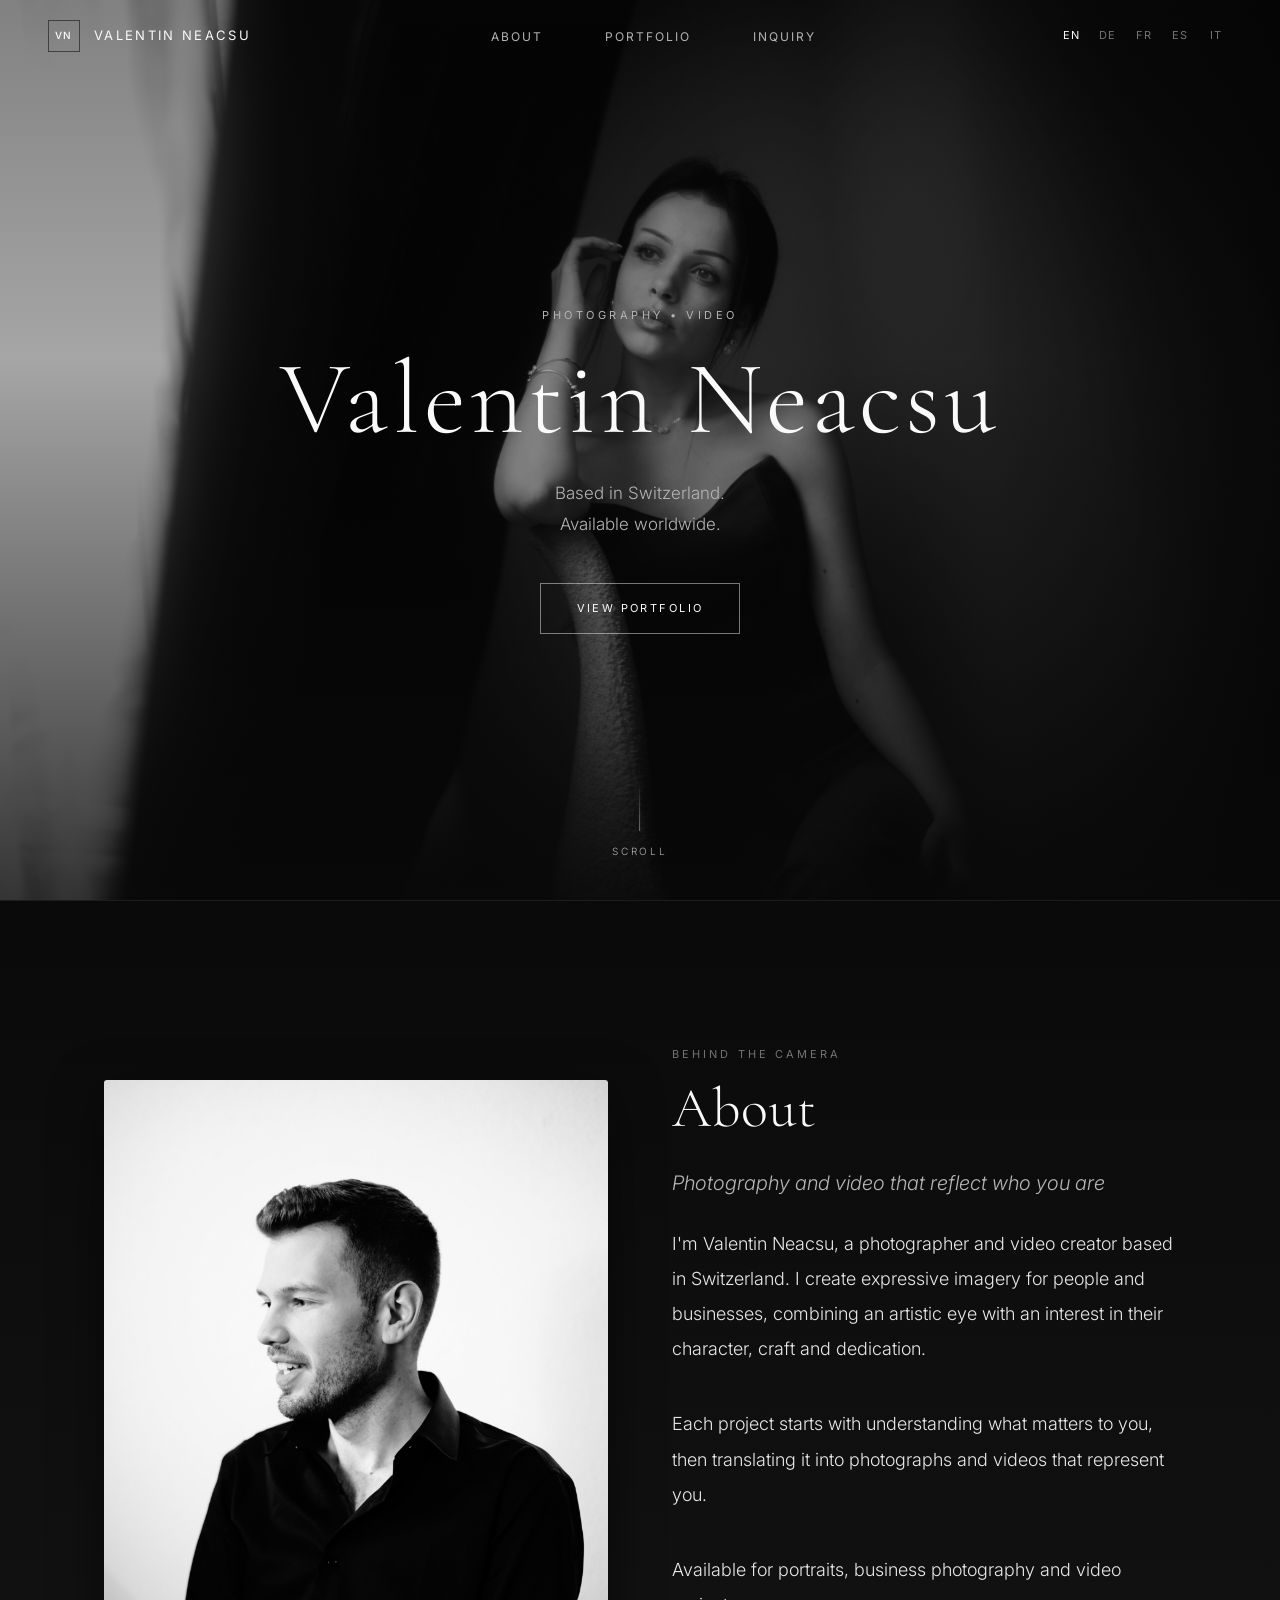
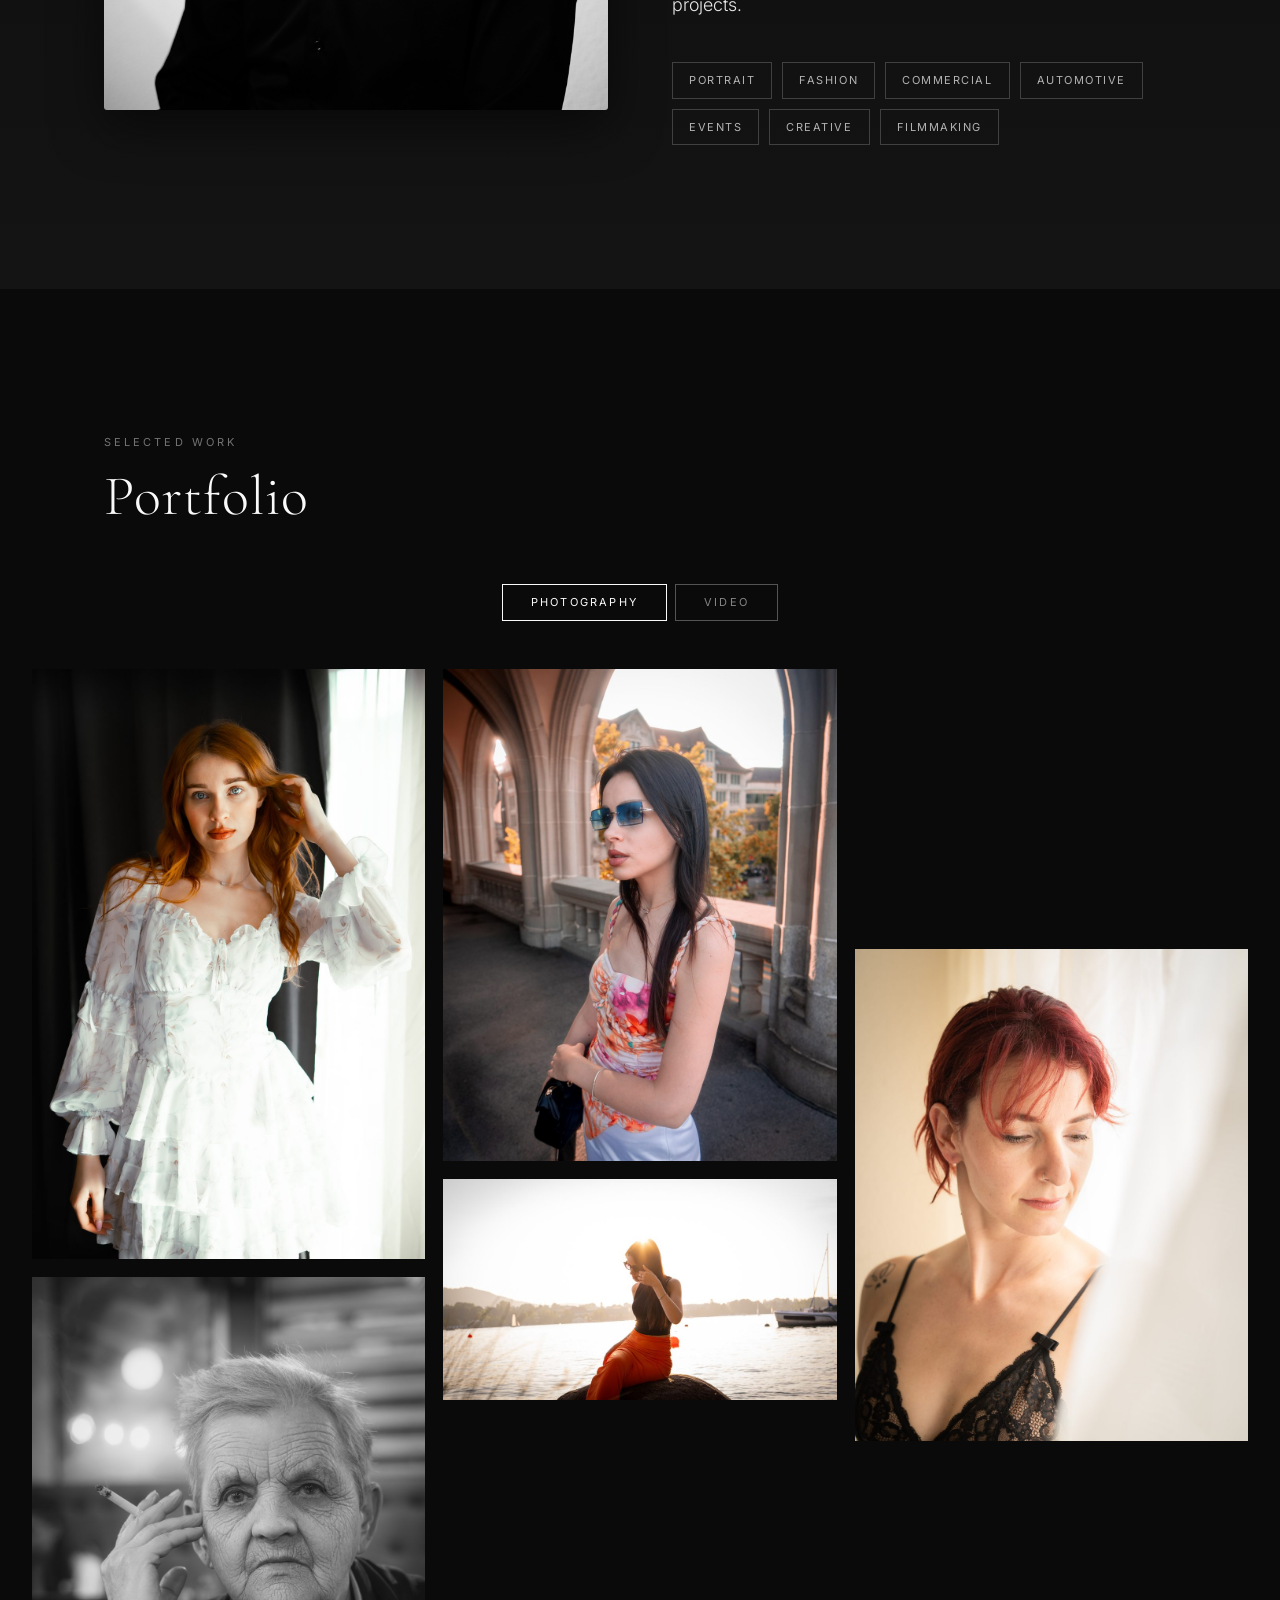
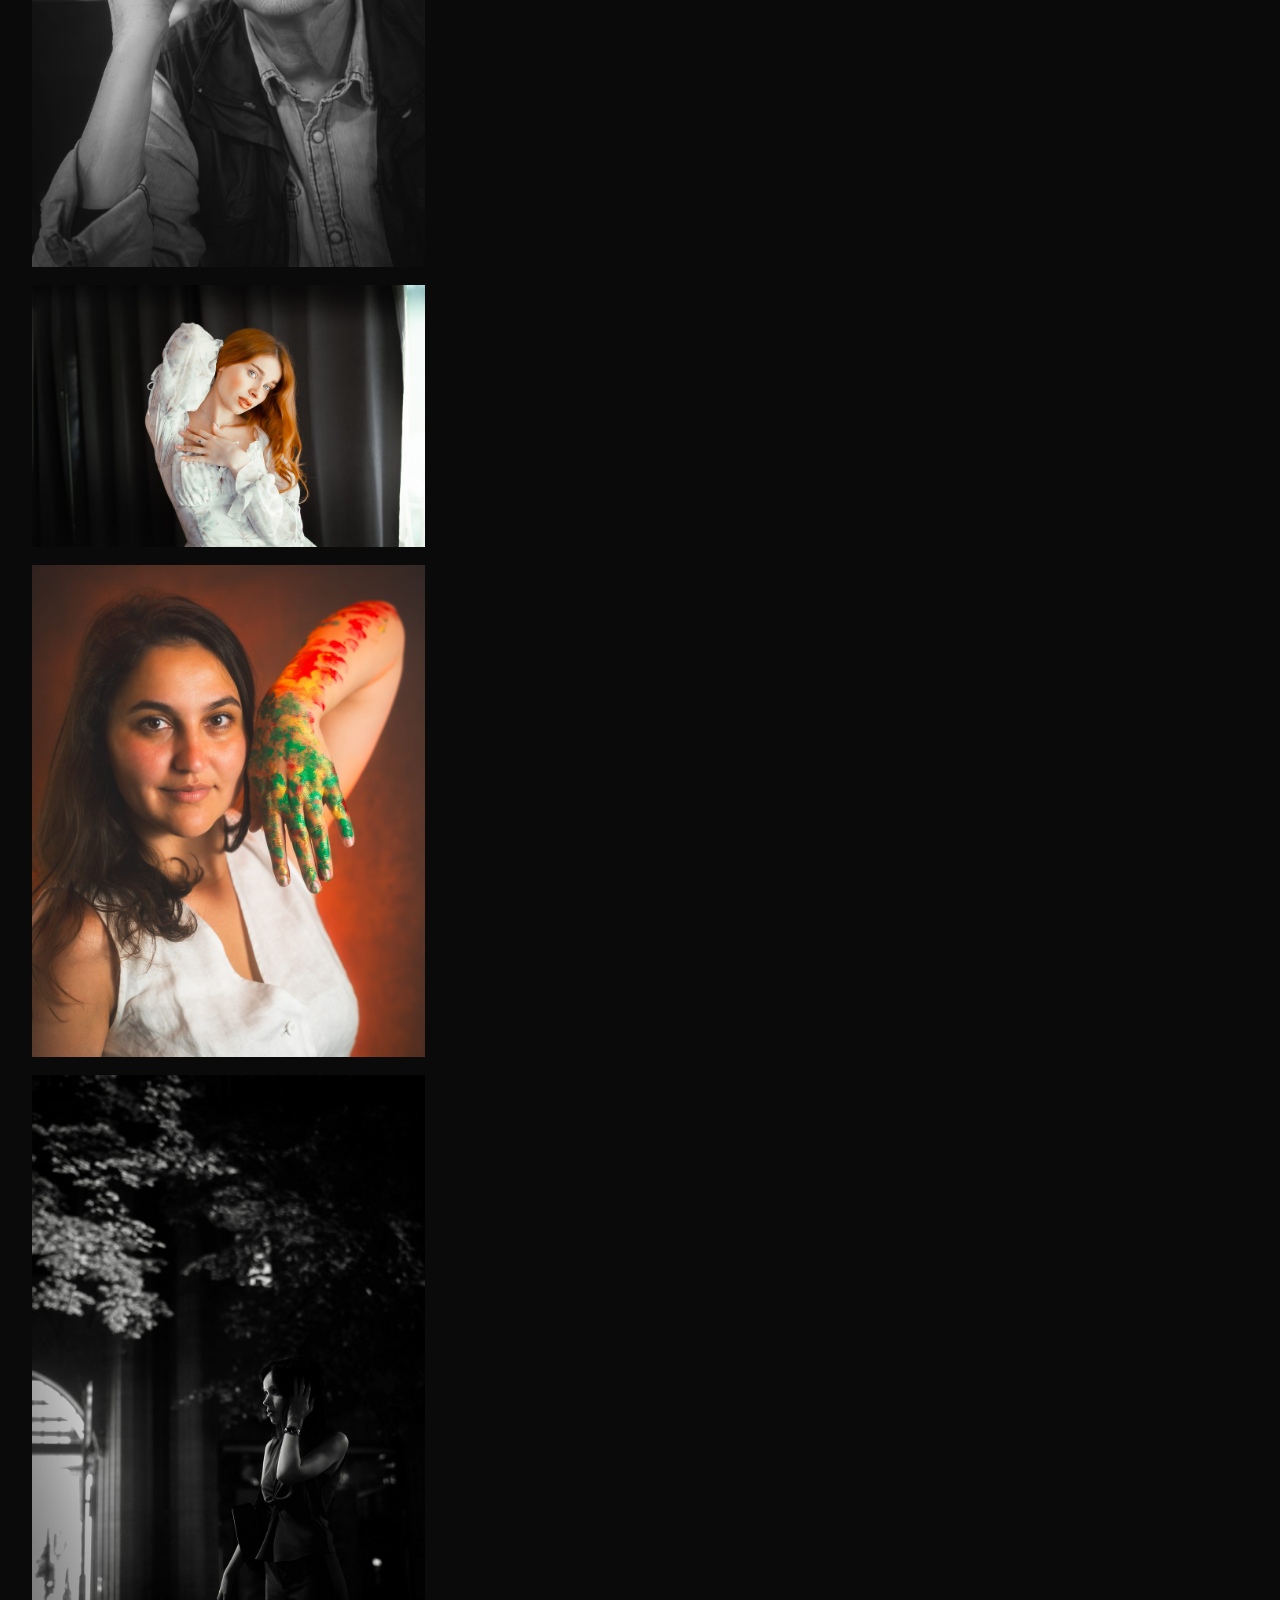
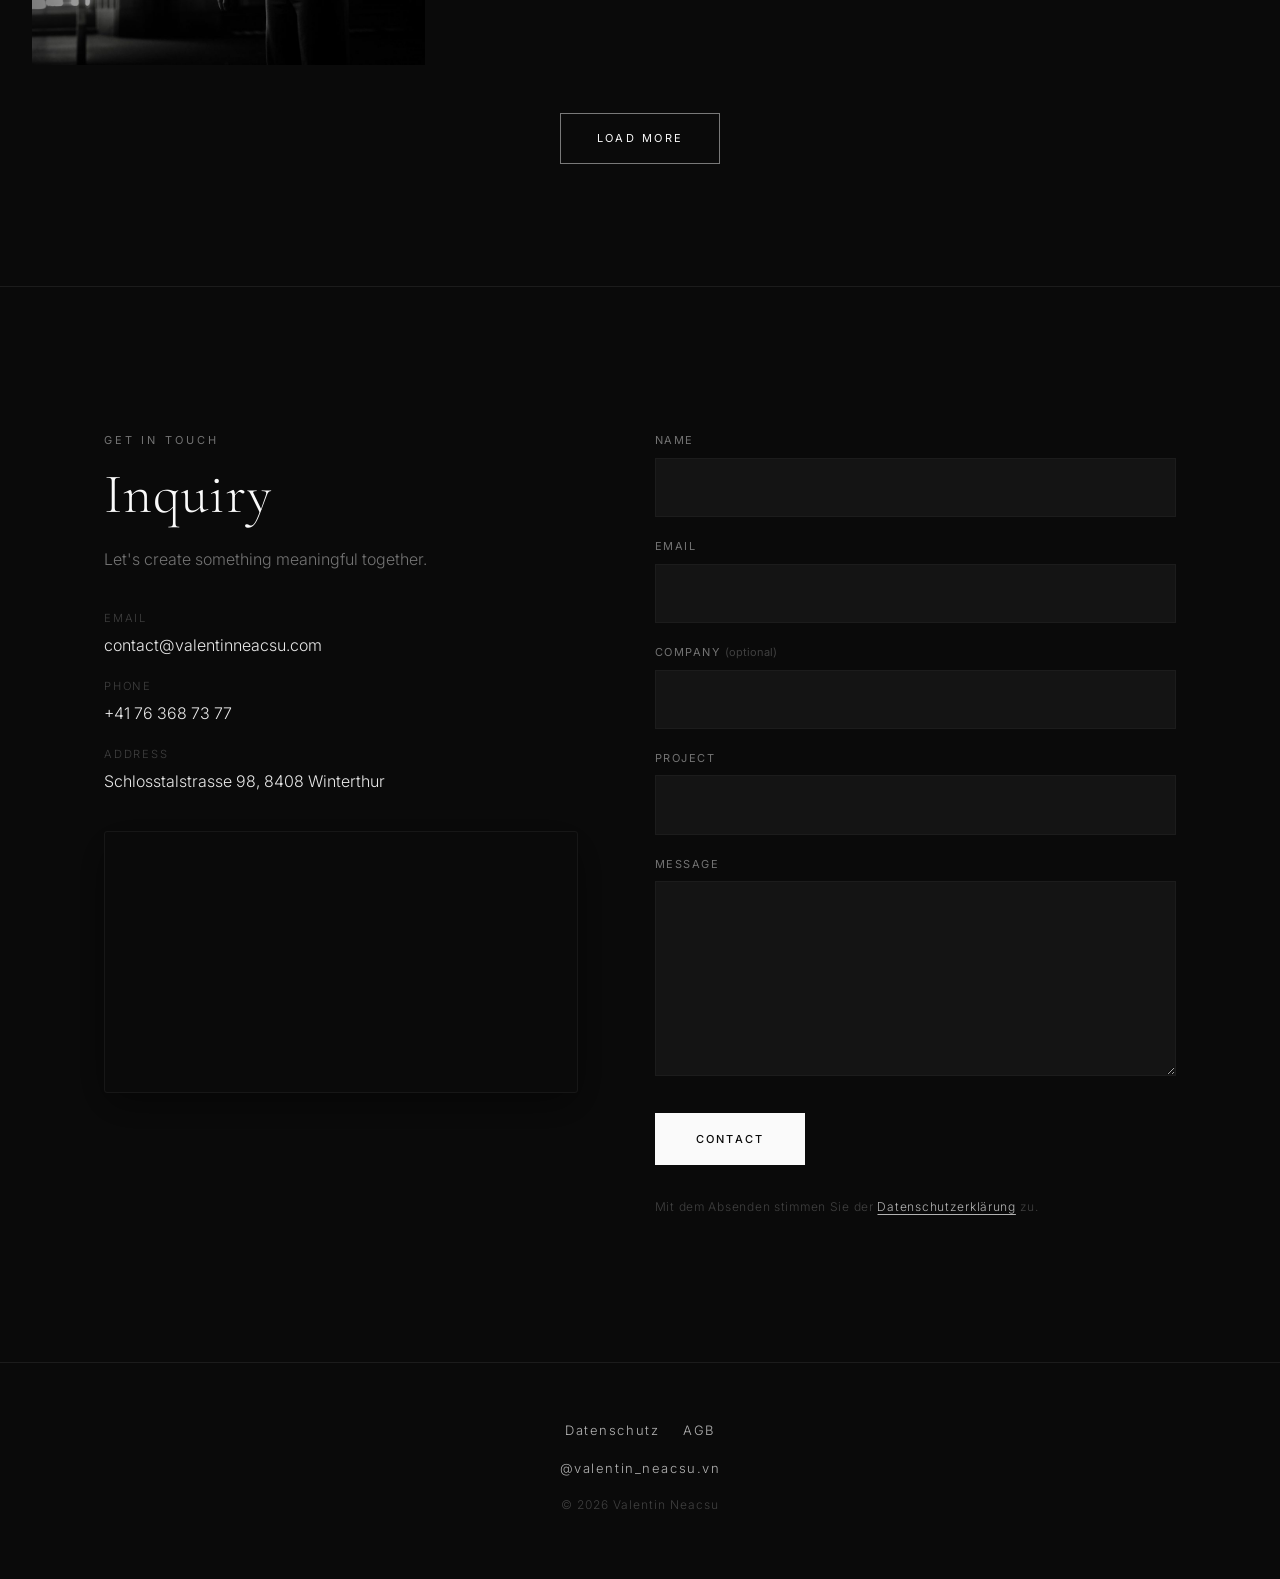
==== commit d9ca6c14: "Replace About portrait with uploaded photo" ====
--- a/index.html
+++ b/index.html
@@ -130,7 +130,7 @@
     <section class="section about" id="about" aria-labelledby="about-heading">
       <div class="about__grid">
         <div class="about__profile reveal">
-          <img class="about__image" src="profile.jpg" alt="Valentin Neacsu - Photographer & Filmmaker" width="6000" height="4000" loading="lazy">
+          <img class="about__image" src="profile.jpg" alt="Valentin Neacsu - Photographer & Filmmaker" width="1638" height="2048" loading="lazy">
         </div>
 
         <div class="about__content reveal">
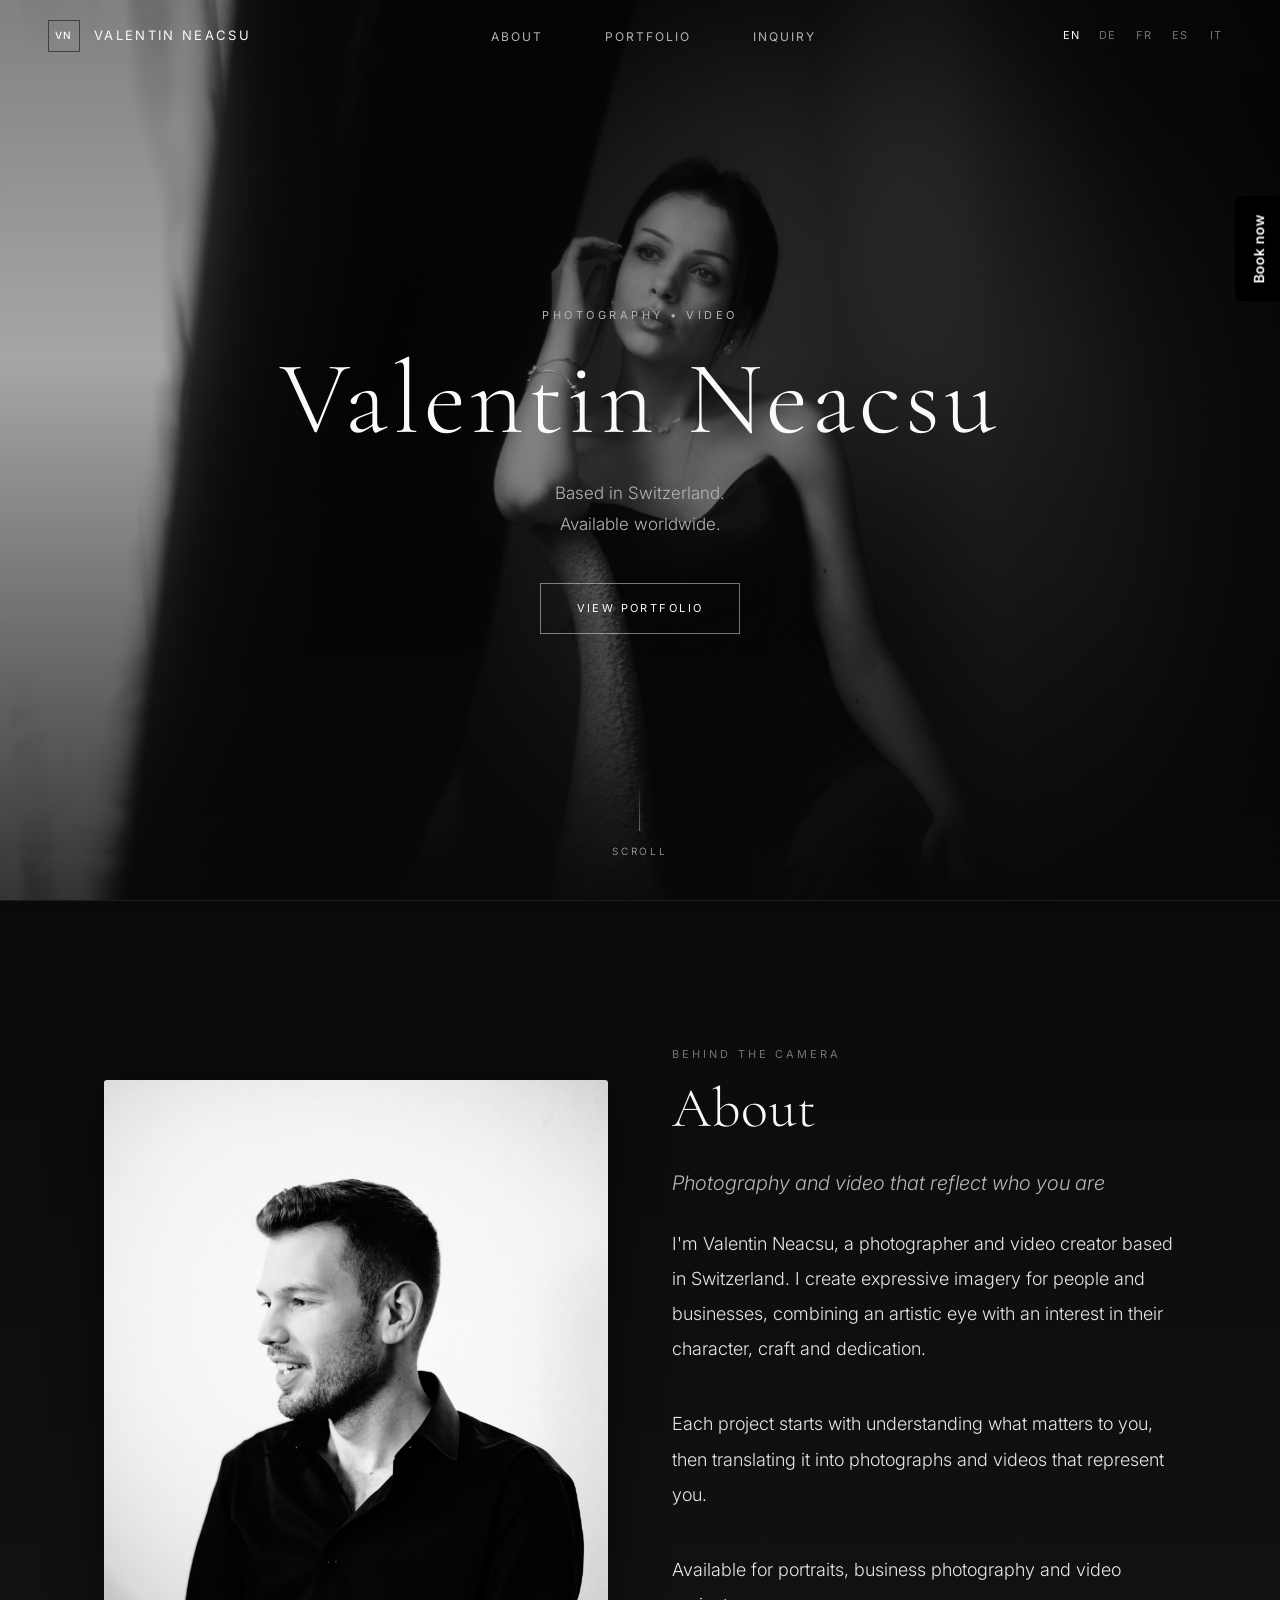
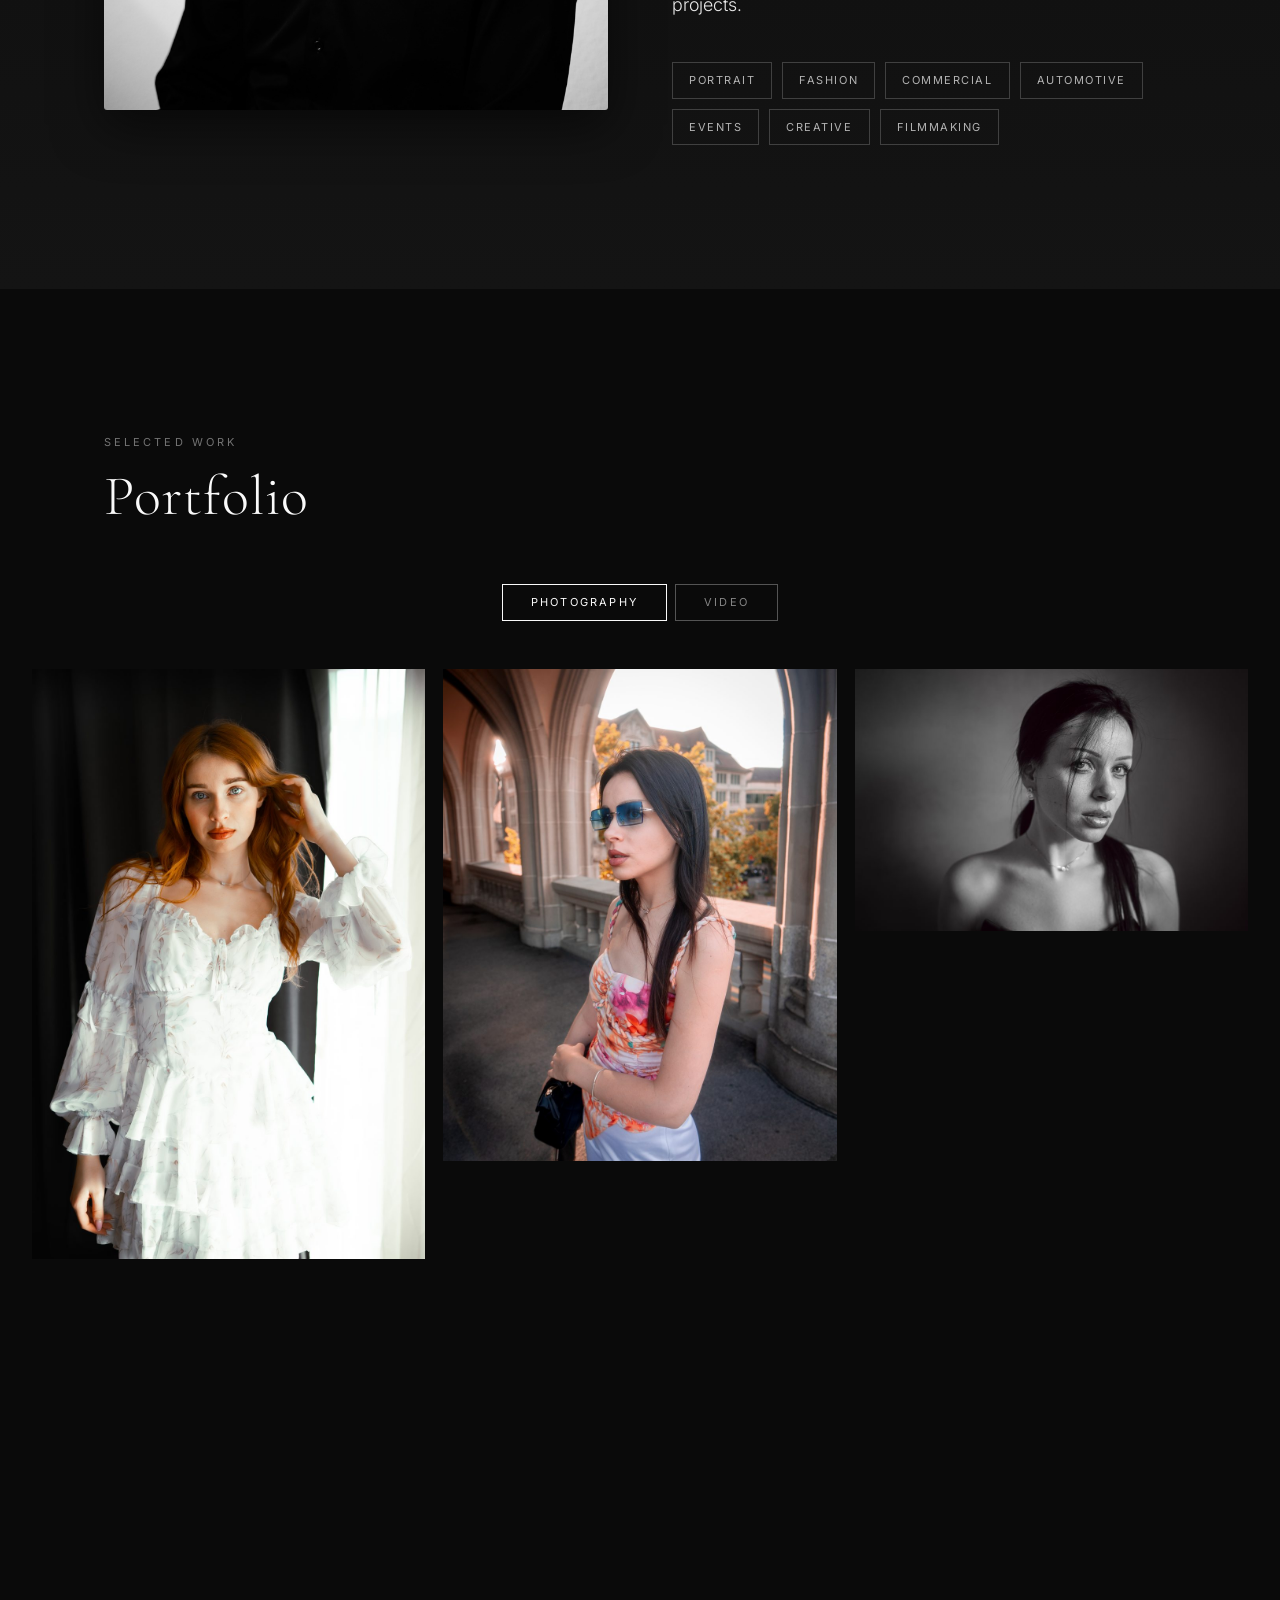
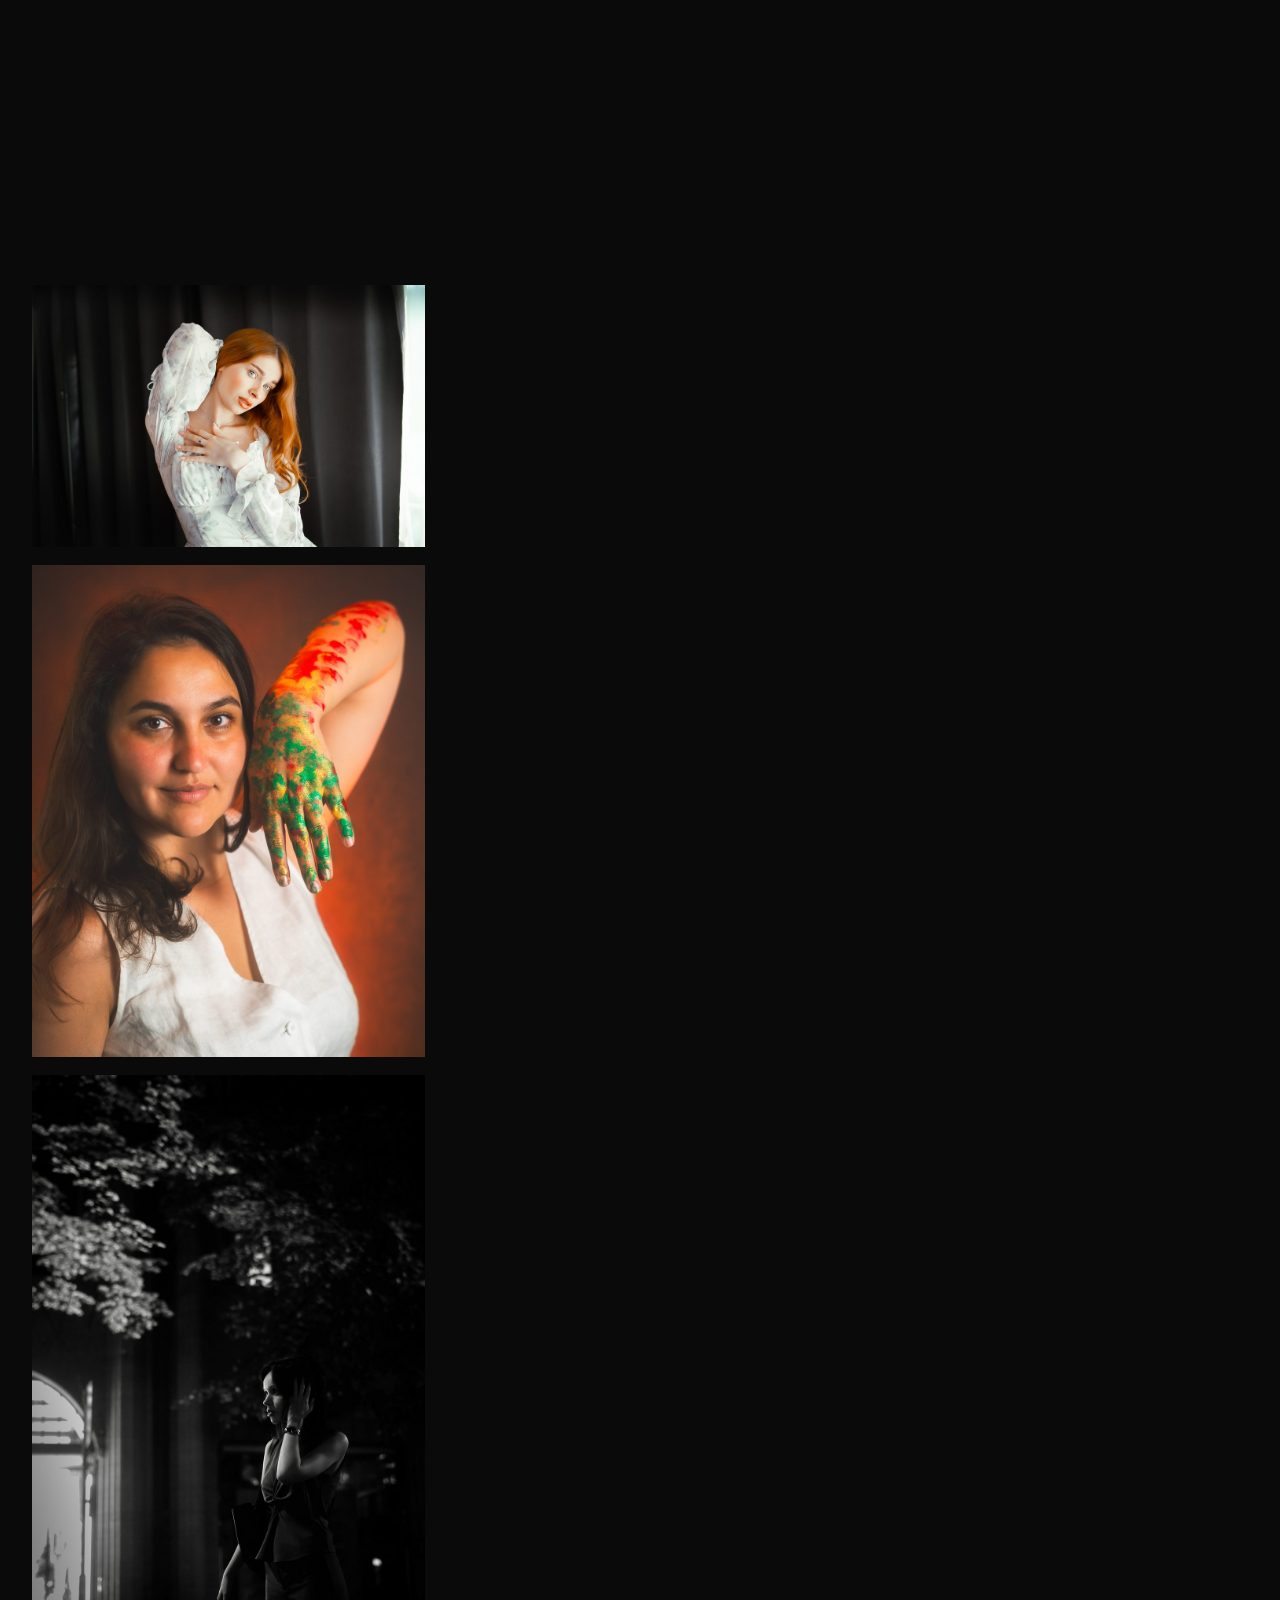
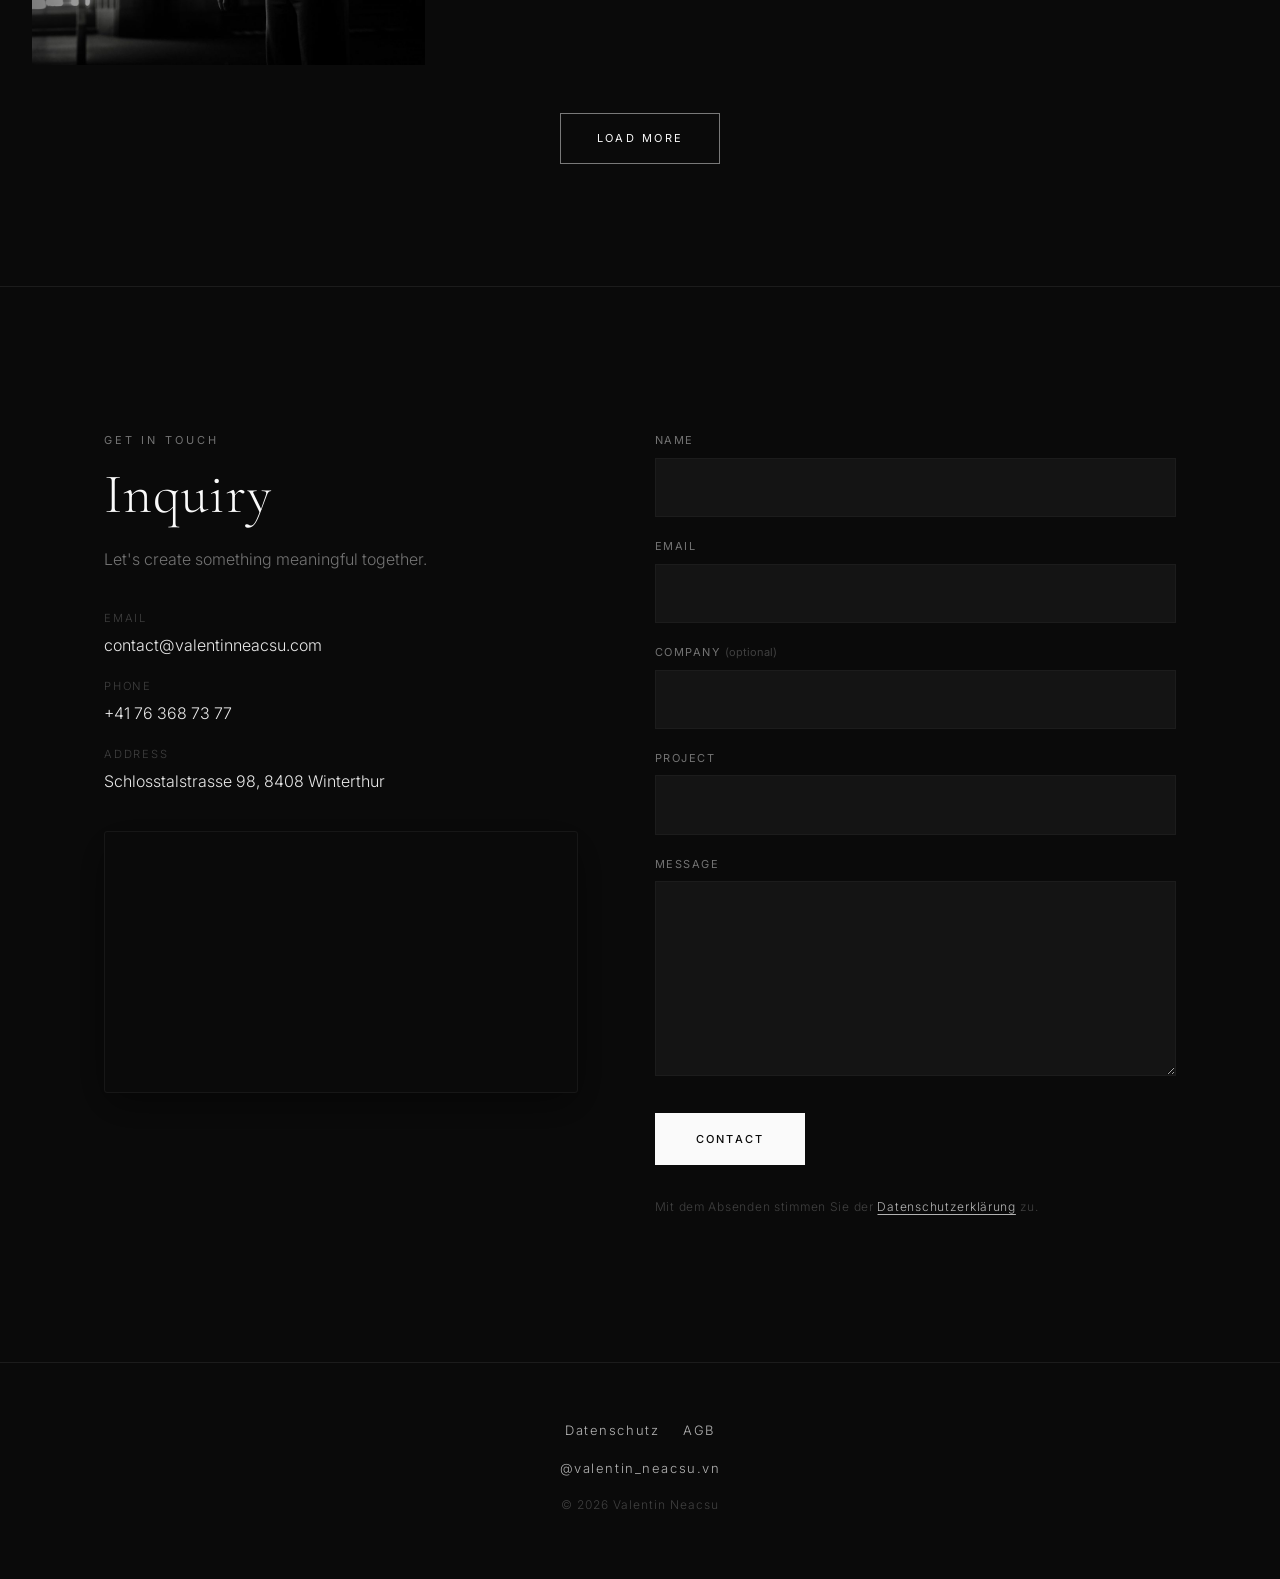
==== commit c3d9b76d: "Load shared Setmore booking button" ====
--- a/index.html
+++ b/index.html
@@ -628,5 +628,7 @@
   </div>
 
   <script src="script.js"></script>
+
+  <script src="/setmore-booking.js" defer></script>
 </body>
 </html>
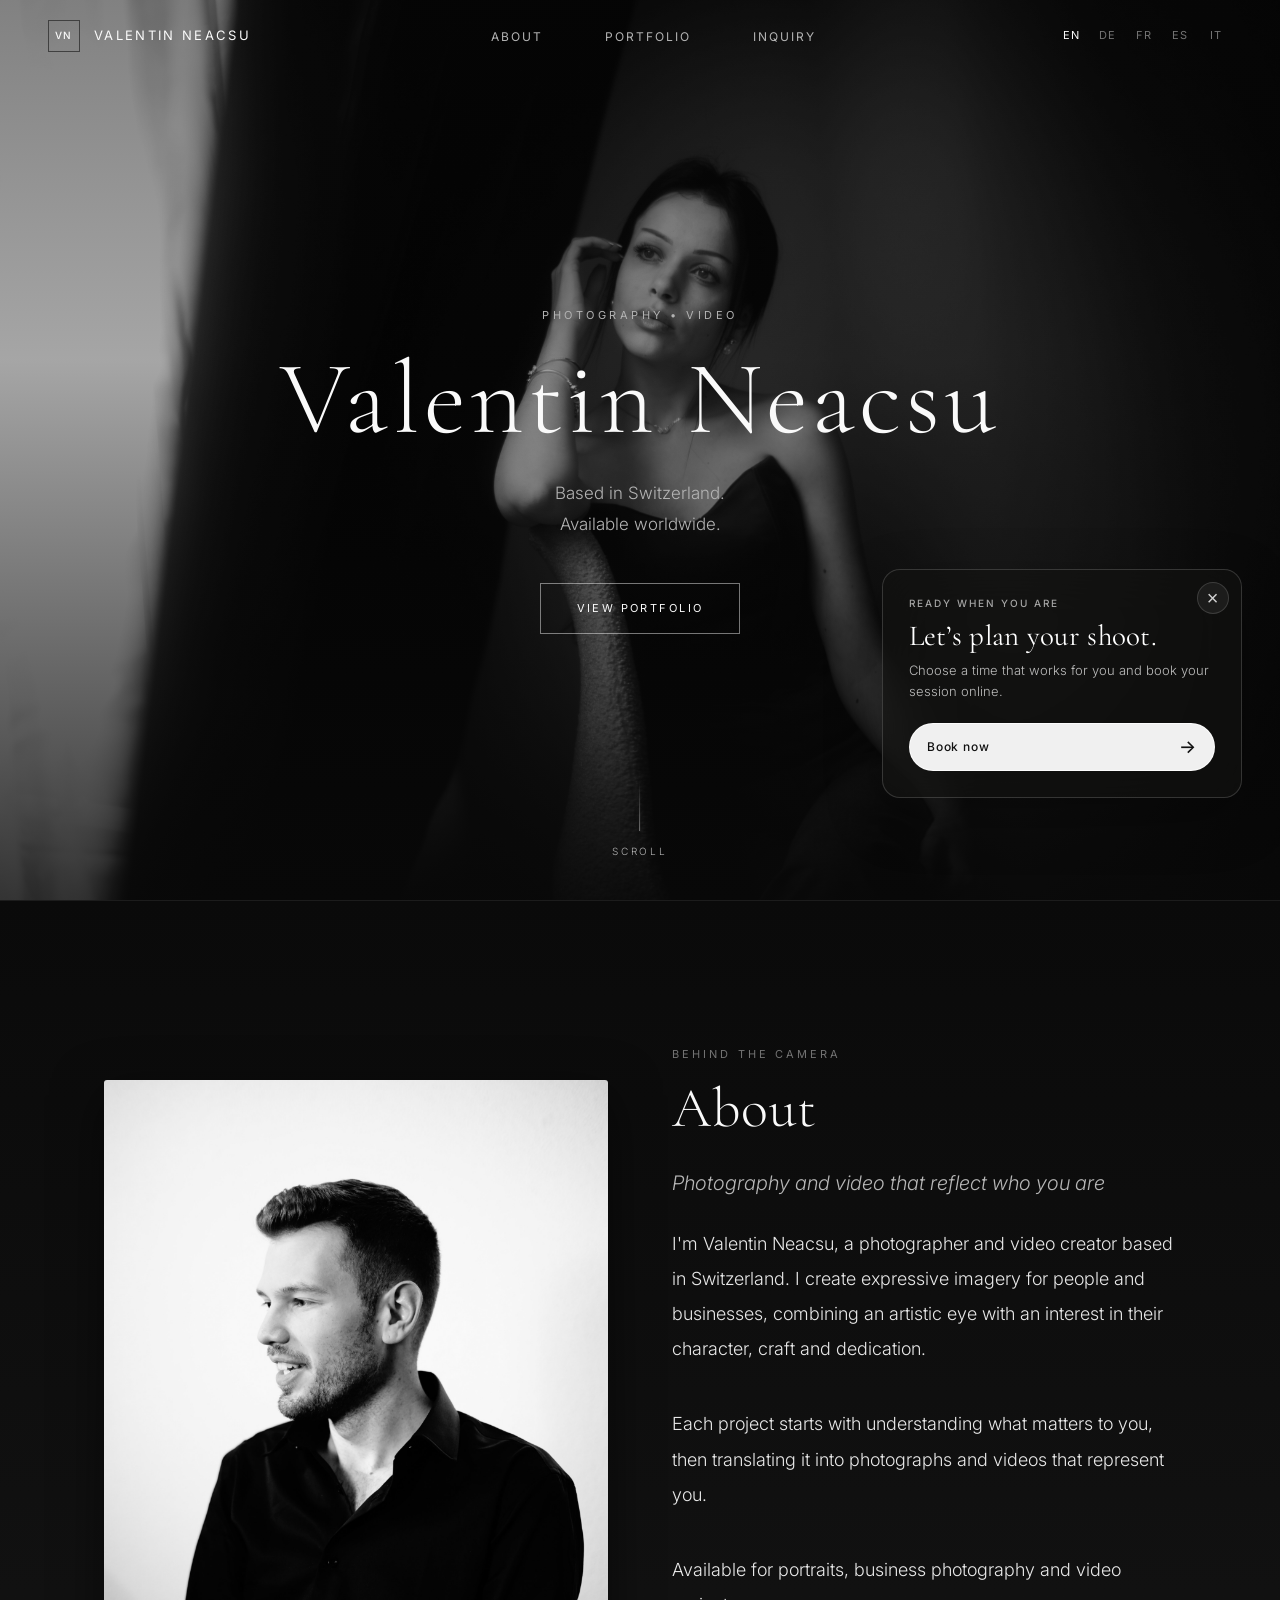
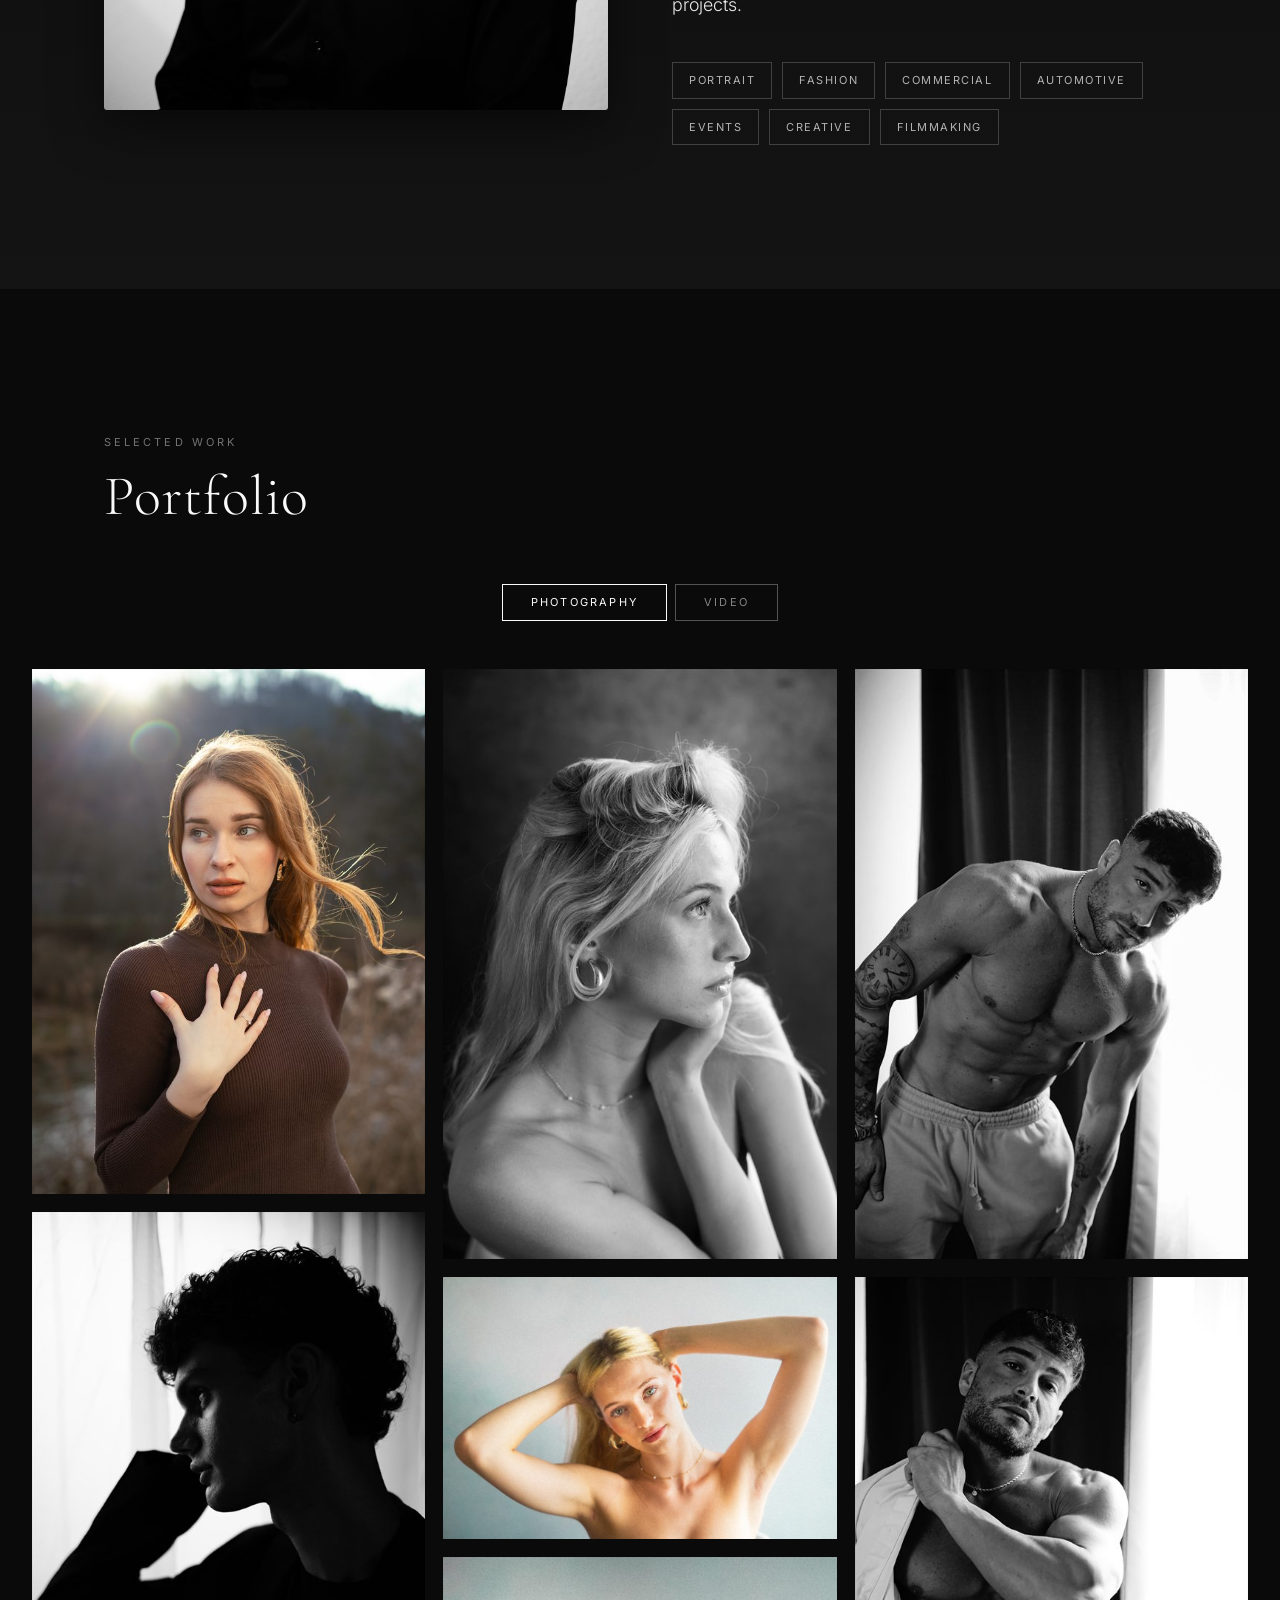
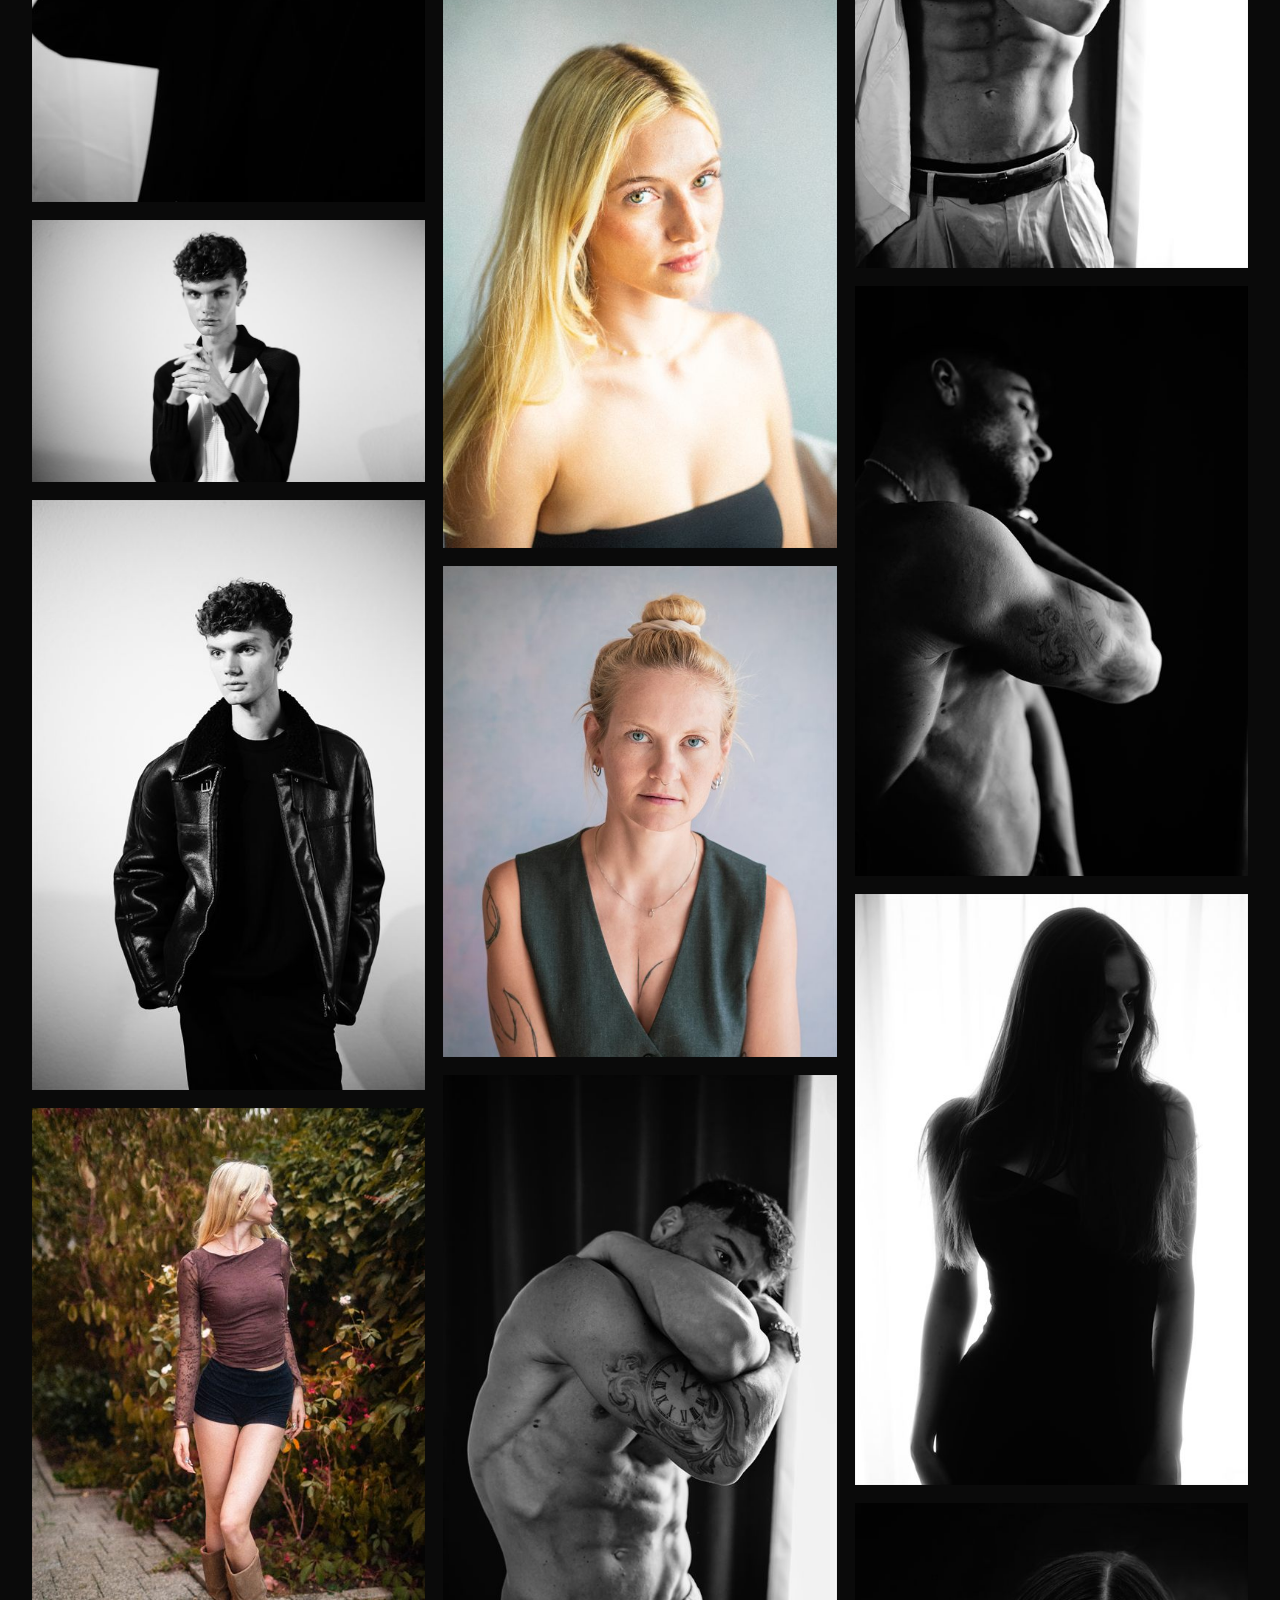
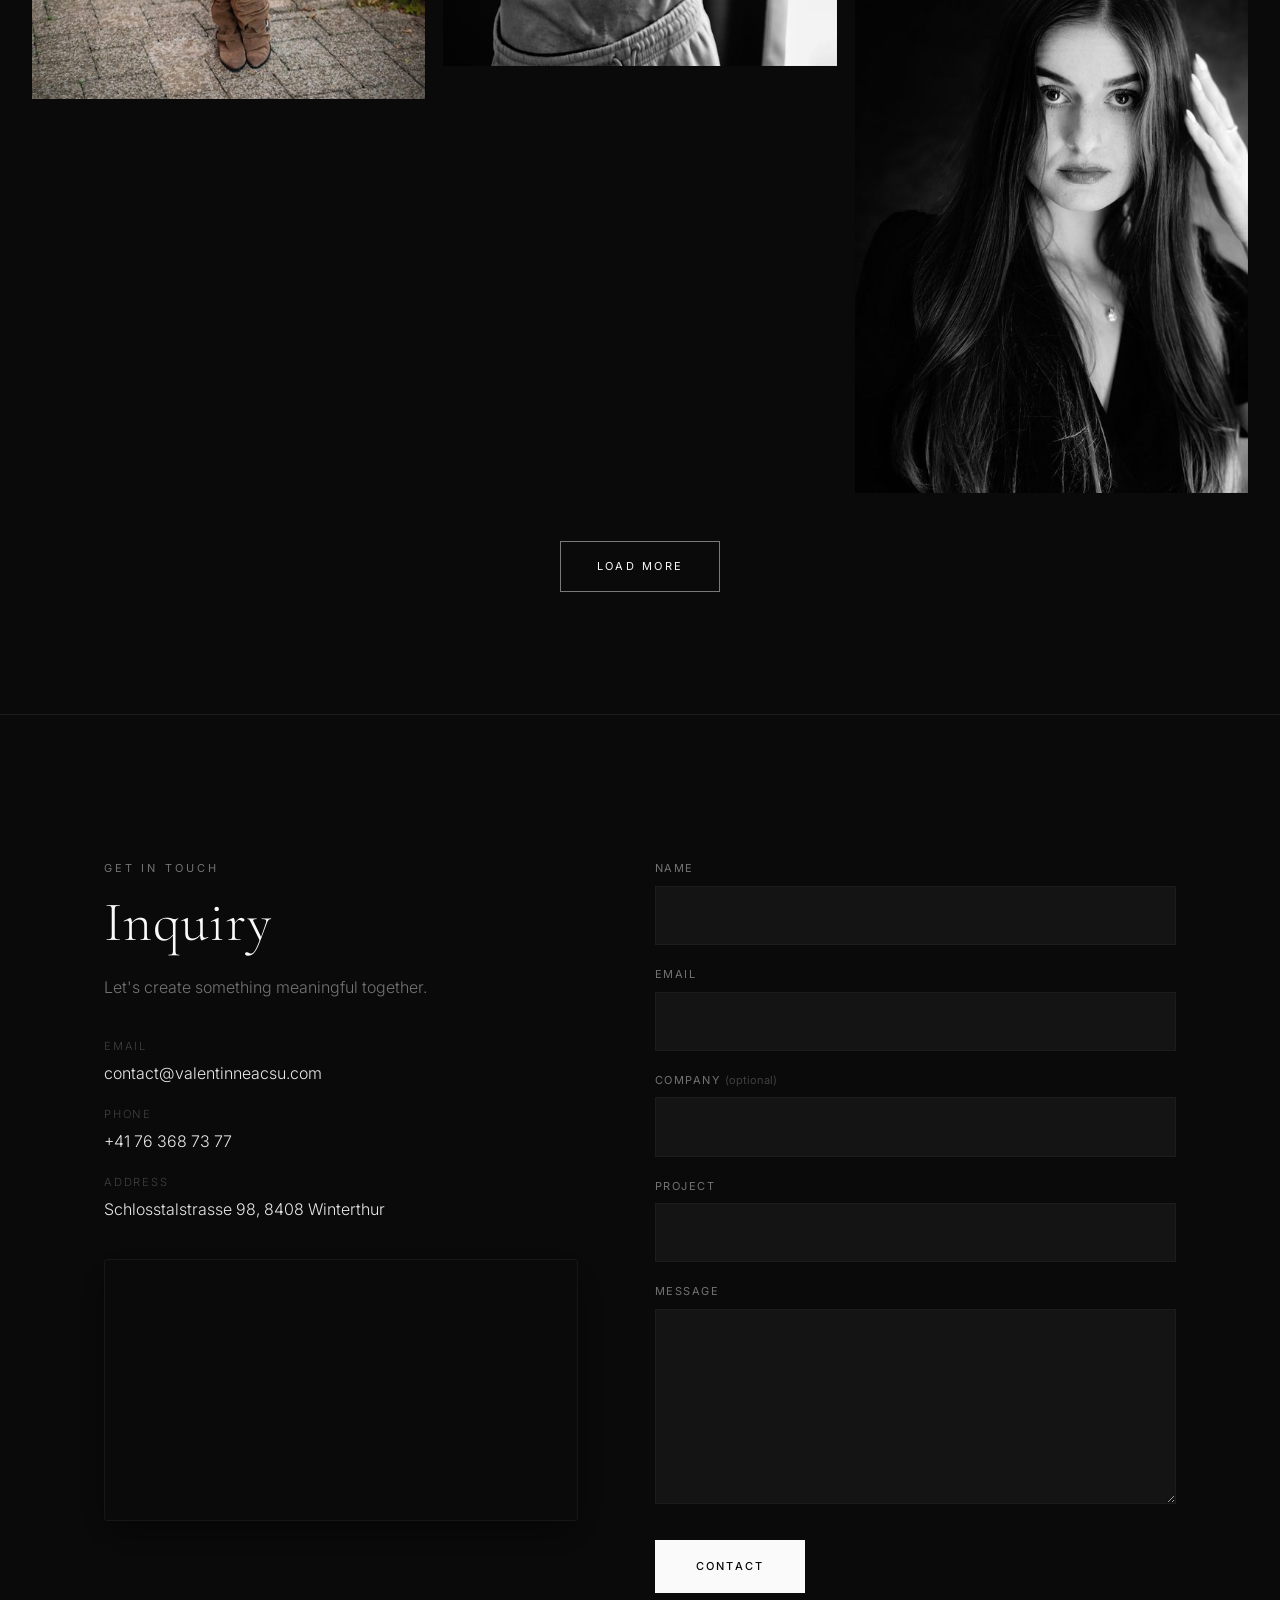
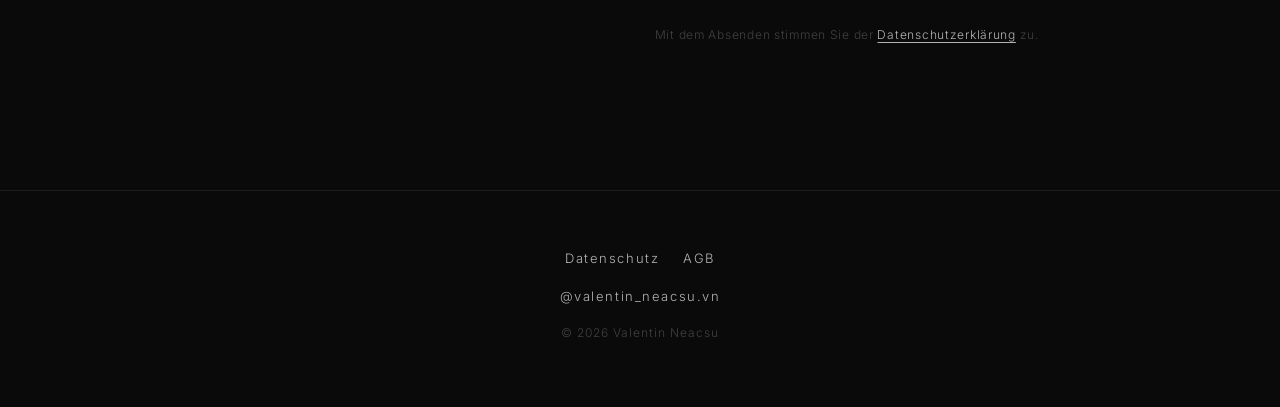
==== commit 7e71fac6: "Update portfolio photos Co-authored-by: Copilot App <223556219+Copilot@users.noreply.github.com>" ====
--- a/index.html
+++ b/index.html
@@ -182,303 +182,343 @@
       <div class="portfolio__panel" id="panel-photo" role="tabpanel">
       <div class="masonry" role="list" aria-label="Portfolio gallery">
         <figure class="masonry__item reveal" role="listitem">
-          <button class="masonry__trigger" type="button" data-index="0" aria-label="Open image 1 of 60">
-            <img src="thumbs/Photo Portfolio (3).jpg" data-full="Photo Portfolio (3).jpg" alt="Photography by Valentin Neacsu" loading="lazy" decoding="async" width="3885" height="5827">
-          </button>
-        </figure>
-        <figure class="masonry__item reveal" role="listitem">
-          <button class="masonry__trigger" type="button" data-index="1" aria-label="Open image 2 of 60">
-            <img src="thumbs/Photo Portfolio (4).jpg" data-full="Photo Portfolio (4).jpg" alt="Photography by Valentin Neacsu" loading="lazy" decoding="async" width="4000" height="6000">
-          </button>
-        </figure>
-        <figure class="masonry__item reveal" role="listitem">
-          <button class="masonry__trigger" type="button" data-index="2" aria-label="Open image 3 of 60">
-            <img src="thumbs/Photo Portfolio (2).jpg" data-full="Photo Portfolio (2).jpg" alt="Photography by Valentin Neacsu" loading="lazy" decoding="async" width="6000" height="4000">
-          </button>
-        </figure>
-        <figure class="masonry__item reveal" role="listitem">
-          <button class="masonry__trigger" type="button" data-index="3" aria-label="Open image 4 of 60">
-            <img src="thumbs/Photo Portfolio (7).jpg" data-full="Photo Portfolio (7).jpg" alt="Photography by Valentin Neacsu" loading="lazy" decoding="async" width="4000" height="5000">
-          </button>
-        </figure>
-        <figure class="masonry__item reveal" role="listitem">
-          <button class="masonry__trigger" type="button" data-index="4" aria-label="Open image 5 of 60">
-            <img src="thumbs/Photo Portfolio (18).jpg" data-full="Photo Portfolio (18).jpg" alt="Photography by Valentin Neacsu" loading="lazy" decoding="async" width="3730" height="5595">
-          </button>
-        </figure>
-        <figure class="masonry__item reveal" role="listitem">
-          <button class="masonry__trigger" type="button" data-index="5" aria-label="Open image 6 of 60">
-            <img src="thumbs/Photo Portfolio (20).jpg" data-full="Photo Portfolio (20).jpg" alt="Photography by Valentin Neacsu" loading="lazy" decoding="async" width="4000" height="5000">
-          </button>
-        </figure>
-        <figure class="masonry__item reveal" role="listitem">
-          <button class="masonry__trigger" type="button" data-index="6" aria-label="Open image 7 of 60">
-            <img src="thumbs/Photo Portfolio (15).jpg" data-full="Photo Portfolio (15).jpg" alt="Photography by Valentin Neacsu" loading="lazy" decoding="async" width="6000" height="3376">
-          </button>
-        </figure>
-        <figure class="masonry__item reveal" role="listitem">
-          <button class="masonry__trigger" type="button" data-index="7" aria-label="Open image 8 of 60">
-            <img src="thumbs/Photo Portfolio (24).jpg" data-full="Photo Portfolio (24).jpg" alt="Photography by Valentin Neacsu" loading="lazy" decoding="async" width="4000" height="5000">
-          </button>
-        </figure>
-        <figure class="masonry__item reveal" role="listitem">
-          <button class="masonry__trigger" type="button" data-index="8" aria-label="Open image 9 of 60">
-            <img src="thumbs/Photo Portfolio (25).jpg" data-full="Photo Portfolio (25).jpg" alt="Photography by Valentin Neacsu" loading="lazy" decoding="async" width="3472" height="5208">
-          </button>
-        </figure>
-        <figure class="masonry__item reveal" role="listitem">
-          <button class="masonry__trigger" type="button" data-index="9" aria-label="Open image 10 of 60">
-            <img src="thumbs/Photo Portfolio (27).jpg" data-full="Photo Portfolio (27).jpg" alt="Photography by Valentin Neacsu" loading="lazy" decoding="async" width="4000" height="5000">
-          </button>
-        </figure>
-        <figure class="masonry__item reveal" role="listitem">
-          <button class="masonry__trigger" type="button" data-index="10" aria-label="Open image 11 of 60">
-            <img src="thumbs/Photo Portfolio (16).jpg" data-full="Photo Portfolio (16).jpg" alt="Photography by Valentin Neacsu" loading="lazy" decoding="async" width="6000" height="4000">
-          </button>
-        </figure>
-        <figure class="masonry__item reveal" role="listitem">
-          <button class="masonry__trigger" type="button" data-index="11" aria-label="Open image 12 of 60">
-            <img src="thumbs/Photo Portfolio (31).jpg" data-full="Photo Portfolio (31).jpg" alt="Photography by Valentin Neacsu" loading="lazy" decoding="async" width="3957" height="4946">
-          </button>
-        </figure>
-        <figure class="masonry__item reveal" role="listitem">
-          <button class="masonry__trigger" type="button" data-index="12" aria-label="Open image 13 of 60">
-            <img src="thumbs/Photo Portfolio (36).jpg" data-full="Photo Portfolio (36).jpg" alt="Photography by Valentin Neacsu" loading="lazy" decoding="async" width="4000" height="6000">
-          </button>
-        </figure>
-        <figure class="masonry__item reveal" role="listitem">
-          <button class="masonry__trigger" type="button" data-index="13" aria-label="Open image 14 of 60">
-            <img src="thumbs/Photo Portfolio (49).jpg" data-full="Photo Portfolio (49).jpg" alt="Photography by Valentin Neacsu" loading="lazy" decoding="async" width="4000" height="6000">
-          </button>
-        </figure>
-        <figure class="masonry__item reveal" role="listitem">
-          <button class="masonry__trigger" type="button" data-index="14" aria-label="Open image 15 of 60">
-            <img src="thumbs/Photo Portfolio (51).jpg" data-full="Photo Portfolio (51).jpg" alt="Photography by Valentin Neacsu" loading="lazy" decoding="async" width="3883" height="4854">
-          </button>
-        </figure>
-        <figure class="masonry__item reveal" role="listitem">
-          <button class="masonry__trigger" type="button" data-index="15" aria-label="Open image 16 of 60">
-            <img src="thumbs/Photo Portfolio (57).jpg" data-full="Photo Portfolio (57).jpg" alt="Photography by Valentin Neacsu" loading="lazy" decoding="async" width="4835" height="3868">
-          </button>
-        </figure>
-        <figure class="masonry__item reveal" role="listitem">
-          <button class="masonry__trigger" type="button" data-index="16" aria-label="Open image 17 of 60">
-            <img src="thumbs/Photo Portfolio (53).jpg" data-full="Photo Portfolio (53).jpg" alt="Photography by Valentin Neacsu" loading="lazy" decoding="async" width="3054" height="3817">
-          </button>
-        </figure>
-        <figure class="masonry__item reveal" role="listitem">
-          <button class="masonry__trigger" type="button" data-index="17" aria-label="Open image 18 of 60">
-            <img src="thumbs/Photo Portfolio (54).jpg" data-full="Photo Portfolio (54).jpg" alt="Photography by Valentin Neacsu" loading="lazy" decoding="async" width="4000" height="6000">
-          </button>
-        </figure>
-        <figure class="masonry__item reveal" role="listitem">
-          <button class="masonry__trigger" type="button" data-index="18" aria-label="Open image 19 of 60">
-            <img src="thumbs/Photo Portfolio (55).jpg" data-full="Photo Portfolio (55).jpg" alt="Photography by Valentin Neacsu" loading="lazy" decoding="async" width="4000" height="5000">
-          </button>
-        </figure>
-        <figure class="masonry__item reveal" role="listitem">
-          <button class="masonry__trigger" type="button" data-index="19" aria-label="Open image 20 of 60">
-            <img src="thumbs/Photo Portfolio (66).jpg" data-full="Photo Portfolio (66).jpg" alt="Photography by Valentin Neacsu" loading="lazy" decoding="async" width="5030" height="4024">
-          </button>
-        </figure>
-        <figure class="masonry__item reveal" role="listitem">
-          <button class="masonry__trigger" type="button" data-index="20" aria-label="Open image 21 of 60">
-            <img src="thumbs/Photo Portfolio (58).jpg" data-full="Photo Portfolio (58).jpg" alt="Photography by Valentin Neacsu" loading="lazy" decoding="async" width="4000" height="5000">
-          </button>
-        </figure>
-        <figure class="masonry__item reveal" role="listitem">
-          <button class="masonry__trigger" type="button" data-index="21" aria-label="Open image 22 of 60">
-            <img src="thumbs/Photo Portfolio (61).jpg" data-full="Photo Portfolio (61).jpg" alt="Photography by Valentin Neacsu" loading="lazy" decoding="async" width="4000" height="5000">
-          </button>
-        </figure>
-        <figure class="masonry__item reveal" role="listitem">
-          <button class="masonry__trigger" type="button" data-index="22" aria-label="Open image 23 of 60">
-            <img src="thumbs/Photo Portfolio (62).jpg" data-full="Photo Portfolio (62).jpg" alt="Photography by Valentin Neacsu" loading="lazy" decoding="async" width="4000" height="5000">
-          </button>
-        </figure>
-        <figure class="masonry__item reveal" role="listitem">
-          <button class="masonry__trigger" type="button" data-index="23" aria-label="Open image 24 of 60">
-            <img src="thumbs/Photo Portfolio (85).jpg" data-full="Photo Portfolio (85).jpg" alt="Photography by Valentin Neacsu" loading="lazy" decoding="async" width="5000" height="4000">
-          </button>
-        </figure>
-        <figure class="masonry__item reveal" role="listitem">
-          <button class="masonry__trigger" type="button" data-index="24" aria-label="Open image 25 of 60">
-            <img src="thumbs/Photo Portfolio (64).jpg" data-full="Photo Portfolio (64).jpg" alt="Photography by Valentin Neacsu" loading="lazy" decoding="async" width="4000" height="6000">
-          </button>
-        </figure>
-        <figure class="masonry__item reveal" role="listitem">
-          <button class="masonry__trigger" type="button" data-index="25" aria-label="Open image 26 of 60">
-            <img src="thumbs/Photo Portfolio (67).jpg" data-full="Photo Portfolio (67).jpg" alt="Photography by Valentin Neacsu" loading="lazy" decoding="async" width="4000" height="6000">
-          </button>
-        </figure>
-        <figure class="masonry__item reveal" role="listitem">
-          <button class="masonry__trigger" type="button" data-index="26" aria-label="Open image 27 of 60">
-            <img src="thumbs/Photo Portfolio (74).jpg" data-full="Photo Portfolio (74).jpg" alt="Photography by Valentin Neacsu" loading="lazy" decoding="async" width="3827" height="4784">
-          </button>
-        </figure>
-        <figure class="masonry__item reveal" role="listitem">
-          <button class="masonry__trigger" type="button" data-index="27" aria-label="Open image 28 of 60">
-            <img src="thumbs/Photo Portfolio (88).jpg" data-full="Photo Portfolio (88).jpg" alt="Photography by Valentin Neacsu" loading="lazy" decoding="async" width="2048" height="1638">
-          </button>
-        </figure>
-        <figure class="masonry__item reveal" role="listitem">
-          <button class="masonry__trigger" type="button" data-index="28" aria-label="Open image 29 of 60">
-            <img src="thumbs/Photo Portfolio (77).jpg" data-full="Photo Portfolio (77).jpg" alt="Photography by Valentin Neacsu" loading="lazy" decoding="async" width="4000" height="5000">
-          </button>
-        </figure>
-        <figure class="masonry__item reveal" role="listitem">
-          <button class="masonry__trigger" type="button" data-index="29" aria-label="Open image 30 of 60">
-            <img src="thumbs/Photo Portfolio (79).jpg" data-full="Photo Portfolio (79).jpg" alt="Photography by Valentin Neacsu" loading="lazy" decoding="async" width="4000" height="6000">
-          </button>
-        </figure>
-        <figure class="masonry__item reveal" role="listitem">
-          <button class="masonry__trigger" type="button" data-index="30" aria-label="Open image 31 of 60">
-            <img src="thumbs/Photo Portfolio (80).jpg" data-full="Photo Portfolio (80).jpg" alt="Photography by Valentin Neacsu" loading="lazy" decoding="async" width="4000" height="5000">
-          </button>
-        </figure>
-        <figure class="masonry__item reveal" role="listitem">
-          <button class="masonry__trigger" type="button" data-index="31" aria-label="Open image 32 of 60">
-            <img src="thumbs/Photo Portfolio (82).jpg" data-full="Photo Portfolio (82).jpg" alt="Photography by Valentin Neacsu" loading="lazy" decoding="async" width="4000" height="6000">
-          </button>
-        </figure>
-        <figure class="masonry__item reveal" role="listitem">
-          <button class="masonry__trigger" type="button" data-index="32" aria-label="Open image 33 of 60">
-            <img src="thumbs/Photo Portfolio (107).jpg" data-full="Photo Portfolio (107).jpg" alt="Photography by Valentin Neacsu" loading="lazy" decoding="async" width="5967" height="3978">
-          </button>
-        </figure>
-        <figure class="masonry__item reveal" role="listitem">
-          <button class="masonry__trigger" type="button" data-index="33" aria-label="Open image 34 of 60">
-            <img src="thumbs/Photo Portfolio (84).jpg" data-full="Photo Portfolio (84).jpg" alt="Photography by Valentin Neacsu" loading="lazy" decoding="async" width="4000" height="5000">
-          </button>
-        </figure>
-        <figure class="masonry__item reveal" role="listitem">
-          <button class="masonry__trigger" type="button" data-index="34" aria-label="Open image 35 of 60">
-            <img src="thumbs/Photo Portfolio (89).jpg" data-full="Photo Portfolio (89).jpg" alt="Photography by Valentin Neacsu" loading="lazy" decoding="async" width="4000" height="5000">
-          </button>
-        </figure>
-        <figure class="masonry__item reveal" role="listitem">
-          <button class="masonry__trigger" type="button" data-index="35" aria-label="Open image 36 of 60">
-            <img src="thumbs/Photo Portfolio (91).jpg" data-full="Photo Portfolio (91).jpg" alt="Photography by Valentin Neacsu" loading="lazy" decoding="async" width="4000" height="6000">
-          </button>
-        </figure>
-        <figure class="masonry__item reveal" role="listitem">
-          <button class="masonry__trigger" type="button" data-index="36" aria-label="Open image 37 of 60">
-            <img src="thumbs/Photo Portfolio (108).jpg" data-full="Photo Portfolio (108).jpg" alt="Photography by Valentin Neacsu" loading="lazy" decoding="async" width="6000" height="4000">
-          </button>
-        </figure>
-        <figure class="masonry__item reveal" role="listitem">
-          <button class="masonry__trigger" type="button" data-index="37" aria-label="Open image 38 of 60">
-            <img src="thumbs/Photo Portfolio (94).jpg" data-full="Photo Portfolio (94).jpg" alt="Photography by Valentin Neacsu" loading="lazy" decoding="async" width="3999" height="5000">
-          </button>
-        </figure>
-        <figure class="masonry__item reveal" role="listitem">
-          <button class="masonry__trigger" type="button" data-index="38" aria-label="Open image 39 of 60">
-            <img src="thumbs/Photo Portfolio (95).jpg" data-full="Photo Portfolio (95).jpg" alt="Photography by Valentin Neacsu" loading="lazy" decoding="async" width="4000" height="5000">
-          </button>
-        </figure>
-        <figure class="masonry__item reveal" role="listitem">
-          <button class="masonry__trigger" type="button" data-index="39" aria-label="Open image 40 of 60">
-            <img src="thumbs/Photo Portfolio (96).jpg" data-full="Photo Portfolio (96).jpg" alt="Photography by Valentin Neacsu" loading="lazy" decoding="async" width="3546" height="4432">
-          </button>
-        </figure>
-        <figure class="masonry__item reveal" role="listitem">
-          <button class="masonry__trigger" type="button" data-index="40" aria-label="Open image 41 of 60">
-            <img src="thumbs/Photo Portfolio (109).jpg" data-full="Photo Portfolio (109).jpg" alt="Photography by Valentin Neacsu" loading="lazy" decoding="async" width="6000" height="4000">
-          </button>
-        </figure>
-        <figure class="masonry__item reveal" role="listitem">
-          <button class="masonry__trigger" type="button" data-index="41" aria-label="Open image 42 of 60">
-            <img src="thumbs/Photo Portfolio (98).jpg" data-full="Photo Portfolio (98).jpg" alt="Photography by Valentin Neacsu" loading="lazy" decoding="async" width="4000" height="5000">
-          </button>
-        </figure>
-        <figure class="masonry__item reveal" role="listitem">
-          <button class="masonry__trigger" type="button" data-index="42" aria-label="Open image 43 of 60">
-            <img src="thumbs/Photo Portfolio (99).jpg" data-full="Photo Portfolio (99).jpg" alt="Photography by Valentin Neacsu" loading="lazy" decoding="async" width="4000" height="5000">
-          </button>
-        </figure>
-        <figure class="masonry__item reveal" role="listitem">
-          <button class="masonry__trigger" type="button" data-index="43" aria-label="Open image 44 of 60">
-            <img src="thumbs/Photo Portfolio (100).jpg" data-full="Photo Portfolio (100).jpg" alt="Photography by Valentin Neacsu" loading="lazy" decoding="async" width="4000" height="5000">
-          </button>
-        </figure>
-        <figure class="masonry__item reveal" role="listitem">
-          <button class="masonry__trigger" type="button" data-index="44" aria-label="Open image 45 of 60">
-            <img src="thumbs/Photo Portfolio (102).jpg" data-full="Photo Portfolio (102).jpg" alt="Photography by Valentin Neacsu" loading="lazy" decoding="async" width="3999" height="5000">
-          </button>
-        </figure>
-        <figure class="masonry__item reveal" role="listitem">
-          <button class="masonry__trigger" type="button" data-index="45" aria-label="Open image 46 of 60">
-            <img src="thumbs/Photo Portfolio (110).jpg" data-full="Photo Portfolio (110).jpg" alt="Photography by Valentin Neacsu" loading="lazy" decoding="async" width="6000" height="4000">
-          </button>
-        </figure>
-        <figure class="masonry__item reveal" role="listitem">
-          <button class="masonry__trigger" type="button" data-index="46" aria-label="Open image 47 of 60">
-            <img src="thumbs/Photo Portfolio (103).jpg" data-full="Photo Portfolio (103).jpg" alt="Photography by Valentin Neacsu" loading="lazy" decoding="async" width="4000" height="6000">
-          </button>
-        </figure>
-        <figure class="masonry__item reveal" role="listitem">
-          <button class="masonry__trigger" type="button" data-index="47" aria-label="Open image 48 of 60">
-            <img src="thumbs/Photo Portfolio (104).jpg" data-full="Photo Portfolio (104).jpg" alt="Photography by Valentin Neacsu" loading="lazy" decoding="async" width="3825" height="4781">
-          </button>
-        </figure>
-        <figure class="masonry__item reveal" role="listitem">
-          <button class="masonry__trigger" type="button" data-index="48" aria-label="Open image 49 of 60">
-            <img src="thumbs/Photo Portfolio (111).jpg" data-full="Photo Portfolio (111).jpg" alt="Photography by Valentin Neacsu" loading="lazy" decoding="async" width="4000" height="6000">
-          </button>
-        </figure>
-        <figure class="masonry__item reveal" role="listitem">
-          <button class="masonry__trigger" type="button" data-index="49" aria-label="Open image 50 of 60">
-            <img src="thumbs/Photo Portfolio (112).jpg" data-full="Photo Portfolio (112).jpg" alt="Photography by Valentin Neacsu" loading="lazy" decoding="async" width="5000" height="4000">
-          </button>
-        </figure>
-        <figure class="masonry__item reveal" role="listitem">
-          <button class="masonry__trigger" type="button" data-index="50" aria-label="Open image 51 of 60">
-            <img src="thumbs/Photo Portfolio (115).jpg" data-full="Photo Portfolio (115).jpg" alt="Photography by Valentin Neacsu" loading="lazy" decoding="async" width="4000" height="6000">
-          </button>
-        </figure>
-        <figure class="masonry__item reveal" role="listitem">
-          <button class="masonry__trigger" type="button" data-index="51" aria-label="Open image 52 of 60">
-            <img src="thumbs/Photo Portfolio (120).jpg" data-full="Photo Portfolio (120).jpg" alt="Photography by Valentin Neacsu" loading="lazy" decoding="async" width="4000" height="5000">
-          </button>
-        </figure>
-        <figure class="masonry__item reveal" role="listitem">
-          <button class="masonry__trigger" type="button" data-index="52" aria-label="Open image 53 of 60">
-            <img src="thumbs/Photo Portfolio (123).jpg" data-full="Photo Portfolio (123).jpg" alt="Photography by Valentin Neacsu" loading="lazy" decoding="async" width="4000" height="5000">
-          </button>
-        </figure>
-        <figure class="masonry__item reveal" role="listitem">
-          <button class="masonry__trigger" type="button" data-index="53" aria-label="Open image 54 of 60">
-            <img src="thumbs/Photo Portfolio (113).jpg" data-full="Photo Portfolio (113).jpg" alt="Photography by Valentin Neacsu" loading="lazy" decoding="async" width="4000" height="4000">
-          </button>
-        </figure>
-        <figure class="masonry__item reveal" role="listitem">
-          <button class="masonry__trigger" type="button" data-index="54" aria-label="Open image 55 of 60">
-            <img src="thumbs/Photo Portfolio (132).jpg" data-full="Photo Portfolio (132).jpg" alt="Photography by Valentin Neacsu" loading="lazy" decoding="async" width="4000" height="5000">
-          </button>
-        </figure>
-        <figure class="masonry__item reveal" role="listitem">
-          <button class="masonry__trigger" type="button" data-index="55" aria-label="Open image 56 of 60">
-            <img src="thumbs/Photo Portfolio (133).jpg" data-full="Photo Portfolio (133).jpg" alt="Photography by Valentin Neacsu" loading="lazy" decoding="async" width="4000" height="5000">
-          </button>
-        </figure>
-        <figure class="masonry__item reveal" role="listitem">
-          <button class="masonry__trigger" type="button" data-index="56" aria-label="Open image 57 of 60">
-            <img src="thumbs/Photo Portfolio (137).jpg" data-full="Photo Portfolio (137).jpg" alt="Photography by Valentin Neacsu" loading="lazy" decoding="async" width="4000" height="5000">
-          </button>
-        </figure>
-        <figure class="masonry__item reveal" role="listitem">
-          <button class="masonry__trigger" type="button" data-index="57" aria-label="Open image 58 of 60">
-            <img src="thumbs/Photo Portfolio (114).jpg" data-full="Photo Portfolio (114).jpg" alt="Photography by Valentin Neacsu" loading="lazy" decoding="async" width="5000" height="4000">
-          </button>
-        </figure>
-        <figure class="masonry__item reveal" role="listitem">
-          <button class="masonry__trigger" type="button" data-index="58" aria-label="Open image 59 of 60">
-            <img src="thumbs/Photo Portfolio (141).jpg" data-full="Photo Portfolio (141).jpg" alt="Photography by Valentin Neacsu" loading="lazy" decoding="async" width="3641" height="5461">
-          </button>
-        </figure>
-        <figure class="masonry__item reveal" role="listitem">
-          <button class="masonry__trigger" type="button" data-index="59" aria-label="Open image 60 of 60">
-            <img src="thumbs/Photo Portfolio (142).jpg" data-full="Photo Portfolio (142).jpg" alt="Photography by Valentin Neacsu" loading="lazy" decoding="async" width="4000" height="5333">
+          <button class="masonry__trigger" type="button" data-index="0" aria-label="Open image 1 of 68">
+            <img src="thumbs/Portfolio (1).jpg" data-full="portfolio-full/Portfolio (1).jpg" alt="Photography by Valentin Neacsu" loading="lazy" decoding="async" width="1800" height="2400">
+          </button>
+        </figure>
+        <figure class="masonry__item reveal" role="listitem">
+          <button class="masonry__trigger" type="button" data-index="1" aria-label="Open image 2 of 68">
+            <img src="thumbs/Portfolio (2).jpg" data-full="portfolio-full/Portfolio (2).jpg" alt="Photography by Valentin Neacsu" loading="lazy" decoding="async" width="1600" height="2400">
+          </button>
+        </figure>
+        <figure class="masonry__item reveal" role="listitem">
+          <button class="masonry__trigger" type="button" data-index="2" aria-label="Open image 3 of 68">
+            <img src="thumbs/Portfolio (3).jpg" data-full="portfolio-full/Portfolio (3).jpg" alt="Photography by Valentin Neacsu" loading="lazy" decoding="async" width="2400" height="1600">
+          </button>
+        </figure>
+        <figure class="masonry__item reveal" role="listitem">
+          <button class="masonry__trigger" type="button" data-index="3" aria-label="Open image 4 of 68">
+            <img src="thumbs/Portfolio (4).jpg" data-full="portfolio-full/Portfolio (4).jpg" alt="Photography by Valentin Neacsu" loading="lazy" decoding="async" width="1600" height="2400">
+          </button>
+        </figure>
+        <figure class="masonry__item reveal" role="listitem">
+          <button class="masonry__trigger" type="button" data-index="4" aria-label="Open image 5 of 68">
+            <img src="thumbs/Portfolio (5).jpg" data-full="portfolio-full/Portfolio (5).jpg" alt="Photography by Valentin Neacsu" loading="lazy" decoding="async" width="1600" height="2400">
+          </button>
+        </figure>
+        <figure class="masonry__item reveal" role="listitem">
+          <button class="masonry__trigger" type="button" data-index="5" aria-label="Open image 6 of 68">
+            <img src="thumbs/Portfolio (6).jpg" data-full="portfolio-full/Portfolio (6).jpg" alt="Photography by Valentin Neacsu" loading="lazy" decoding="async" width="1600" height="2400">
+          </button>
+        </figure>
+        <figure class="masonry__item reveal" role="listitem">
+          <button class="masonry__trigger" type="button" data-index="6" aria-label="Open image 7 of 68">
+            <img src="thumbs/Portfolio (7).jpg" data-full="portfolio-full/Portfolio (7).jpg" alt="Photography by Valentin Neacsu" loading="lazy" decoding="async" width="2400" height="1600">
+          </button>
+        </figure>
+        <figure class="masonry__item reveal" role="listitem">
+          <button class="masonry__trigger" type="button" data-index="7" aria-label="Open image 8 of 68">
+            <img src="thumbs/Portfolio (8).jpg" data-full="portfolio-full/Portfolio (8).jpg" alt="Photography by Valentin Neacsu" loading="lazy" decoding="async" width="1600" height="2400">
+          </button>
+        </figure>
+        <figure class="masonry__item reveal" role="listitem">
+          <button class="masonry__trigger" type="button" data-index="8" aria-label="Open image 9 of 68">
+            <img src="thumbs/Portfolio (9).jpg" data-full="portfolio-full/Portfolio (9).jpg" alt="Photography by Valentin Neacsu" loading="lazy" decoding="async" width="1920" height="2400">
+          </button>
+        </figure>
+        <figure class="masonry__item reveal" role="listitem">
+          <button class="masonry__trigger" type="button" data-index="9" aria-label="Open image 10 of 68">
+            <img src="thumbs/Portfolio (10).jpg" data-full="portfolio-full/Portfolio (10).jpg" alt="Photography by Valentin Neacsu" loading="lazy" decoding="async" width="1600" height="2400">
+          </button>
+        </figure>
+        <figure class="masonry__item reveal" role="listitem">
+          <button class="masonry__trigger" type="button" data-index="10" aria-label="Open image 11 of 68">
+            <img src="thumbs/Portfolio (11).jpg" data-full="portfolio-full/Portfolio (11).jpg" alt="Photography by Valentin Neacsu" loading="lazy" decoding="async" width="1600" height="2400">
+          </button>
+        </figure>
+        <figure class="masonry__item reveal" role="listitem">
+          <button class="masonry__trigger" type="button" data-index="11" aria-label="Open image 12 of 68">
+            <img src="thumbs/Portfolio (12).jpg" data-full="portfolio-full/Portfolio (12).jpg" alt="Photography by Valentin Neacsu" loading="lazy" decoding="async" width="1600" height="2400">
+          </button>
+        </figure>
+        <figure class="masonry__item reveal" role="listitem">
+          <button class="masonry__trigger" type="button" data-index="12" aria-label="Open image 13 of 68">
+            <img src="thumbs/Portfolio (13).jpg" data-full="portfolio-full/Portfolio (13).jpg" alt="Photography by Valentin Neacsu" loading="lazy" decoding="async" width="1600" height="2400">
+          </button>
+        </figure>
+        <figure class="masonry__item reveal" role="listitem">
+          <button class="masonry__trigger" type="button" data-index="13" aria-label="Open image 14 of 68">
+            <img src="thumbs/Portfolio (14).jpg" data-full="portfolio-full/Portfolio (14).jpg" alt="Photography by Valentin Neacsu" loading="lazy" decoding="async" width="1600" height="2400">
+          </button>
+        </figure>
+        <figure class="masonry__item reveal" role="listitem">
+          <button class="masonry__trigger" type="button" data-index="14" aria-label="Open image 15 of 68">
+            <img src="thumbs/Portfolio (15).jpg" data-full="portfolio-full/Portfolio (15).jpg" alt="Photography by Valentin Neacsu" loading="lazy" decoding="async" width="1600" height="2400">
+          </button>
+        </figure>
+        <figure class="masonry__item reveal" role="listitem">
+          <button class="masonry__trigger" type="button" data-index="15" aria-label="Open image 16 of 68">
+            <img src="thumbs/Portfolio (16).jpg" data-full="portfolio-full/Portfolio (16).jpg" alt="Photography by Valentin Neacsu" loading="lazy" decoding="async" width="1920" height="2400">
+          </button>
+        </figure>
+        <figure class="masonry__item reveal" role="listitem">
+          <button class="masonry__trigger" type="button" data-index="16" aria-label="Open image 17 of 68">
+            <img src="thumbs/Portfolio (17).jpg" data-full="portfolio-full/Portfolio (17).jpg" alt="Photography by Valentin Neacsu" loading="lazy" decoding="async" width="1600" height="2400">
+          </button>
+        </figure>
+        <figure class="masonry__item reveal" role="listitem">
+          <button class="masonry__trigger" type="button" data-index="17" aria-label="Open image 18 of 68">
+            <img src="thumbs/Portfolio (18).jpg" data-full="portfolio-full/Portfolio (18).jpg" alt="Photography by Valentin Neacsu" loading="lazy" decoding="async" width="1600" height="2400">
+          </button>
+        </figure>
+        <figure class="masonry__item reveal" role="listitem">
+          <button class="masonry__trigger" type="button" data-index="18" aria-label="Open image 19 of 68">
+            <img src="thumbs/Portfolio (19).jpg" data-full="portfolio-full/Portfolio (19).jpg" alt="Photography by Valentin Neacsu" loading="lazy" decoding="async" width="1600" height="2400">
+          </button>
+        </figure>
+        <figure class="masonry__item reveal" role="listitem">
+          <button class="masonry__trigger" type="button" data-index="19" aria-label="Open image 20 of 68">
+            <img src="thumbs/Portfolio (20).jpg" data-full="portfolio-full/Portfolio (20).jpg" alt="Photography by Valentin Neacsu" loading="lazy" decoding="async" width="1920" height="2400">
+          </button>
+        </figure>
+        <figure class="masonry__item reveal" role="listitem">
+          <button class="masonry__trigger" type="button" data-index="20" aria-label="Open image 21 of 68">
+            <img src="thumbs/Portfolio (21).jpg" data-full="portfolio-full/Portfolio (21).jpg" alt="Photography by Valentin Neacsu" loading="lazy" decoding="async" width="2400" height="1800">
+          </button>
+        </figure>
+        <figure class="masonry__item reveal" role="listitem">
+          <button class="masonry__trigger" type="button" data-index="21" aria-label="Open image 22 of 68">
+            <img src="thumbs/Portfolio (22).jpg" data-full="portfolio-full/Portfolio (22).jpg" alt="Photography by Valentin Neacsu" loading="lazy" decoding="async" width="1600" height="2400">
+          </button>
+        </figure>
+        <figure class="masonry__item reveal" role="listitem">
+          <button class="masonry__trigger" type="button" data-index="22" aria-label="Open image 23 of 68">
+            <img src="thumbs/Portfolio (23).jpg" data-full="portfolio-full/Portfolio (23).jpg" alt="Photography by Valentin Neacsu" loading="lazy" decoding="async" width="1600" height="2400">
+          </button>
+        </figure>
+        <figure class="masonry__item reveal" role="listitem">
+          <button class="masonry__trigger" type="button" data-index="23" aria-label="Open image 24 of 68">
+            <img src="thumbs/Portfolio (24).jpg" data-full="portfolio-full/Portfolio (24).jpg" alt="Photography by Valentin Neacsu" loading="lazy" decoding="async" width="1600" height="2400">
+          </button>
+        </figure>
+        <figure class="masonry__item reveal" role="listitem">
+          <button class="masonry__trigger" type="button" data-index="24" aria-label="Open image 25 of 68">
+            <img src="thumbs/Portfolio (25).jpg" data-full="portfolio-full/Portfolio (25).jpg" alt="Photography by Valentin Neacsu" loading="lazy" decoding="async" width="1600" height="2400">
+          </button>
+        </figure>
+        <figure class="masonry__item reveal" role="listitem">
+          <button class="masonry__trigger" type="button" data-index="25" aria-label="Open image 26 of 68">
+            <img src="thumbs/Portfolio (26).jpg" data-full="portfolio-full/Portfolio (26).jpg" alt="Photography by Valentin Neacsu" loading="lazy" decoding="async" width="1600" height="2400">
+          </button>
+        </figure>
+        <figure class="masonry__item reveal" role="listitem">
+          <button class="masonry__trigger" type="button" data-index="26" aria-label="Open image 27 of 68">
+            <img src="thumbs/Portfolio (27).jpg" data-full="portfolio-full/Portfolio (27).jpg" alt="Photography by Valentin Neacsu" loading="lazy" decoding="async" width="1600" height="2400">
+          </button>
+        </figure>
+        <figure class="masonry__item reveal" role="listitem">
+          <button class="masonry__trigger" type="button" data-index="27" aria-label="Open image 28 of 68">
+            <img src="thumbs/Portfolio (28).jpg" data-full="portfolio-full/Portfolio (28).jpg" alt="Photography by Valentin Neacsu" loading="lazy" decoding="async" width="1600" height="2400">
+          </button>
+        </figure>
+        <figure class="masonry__item reveal" role="listitem">
+          <button class="masonry__trigger" type="button" data-index="28" aria-label="Open image 29 of 68">
+            <img src="thumbs/Portfolio (29).jpg" data-full="portfolio-full/Portfolio (29).jpg" alt="Photography by Valentin Neacsu" loading="lazy" decoding="async" width="2400" height="1920">
+          </button>
+        </figure>
+        <figure class="masonry__item reveal" role="listitem">
+          <button class="masonry__trigger" type="button" data-index="29" aria-label="Open image 30 of 68">
+            <img src="thumbs/Portfolio (30).jpg" data-full="portfolio-full/Portfolio (30).jpg" alt="Photography by Valentin Neacsu" loading="lazy" decoding="async" width="1920" height="2400">
+          </button>
+        </figure>
+        <figure class="masonry__item reveal" role="listitem">
+          <button class="masonry__trigger" type="button" data-index="30" aria-label="Open image 31 of 68">
+            <img src="thumbs/Portfolio (31).jpg" data-full="portfolio-full/Portfolio (31).jpg" alt="Photography by Valentin Neacsu" loading="lazy" decoding="async" width="1920" height="2400">
+          </button>
+        </figure>
+        <figure class="masonry__item reveal" role="listitem">
+          <button class="masonry__trigger" type="button" data-index="31" aria-label="Open image 32 of 68">
+            <img src="thumbs/Portfolio (32).jpg" data-full="portfolio-full/Portfolio (32).jpg" alt="Photography by Valentin Neacsu" loading="lazy" decoding="async" width="1600" height="2400">
+          </button>
+        </figure>
+        <figure class="masonry__item reveal" role="listitem">
+          <button class="masonry__trigger" type="button" data-index="32" aria-label="Open image 33 of 68">
+            <img src="thumbs/Portfolio (33).jpg" data-full="portfolio-full/Portfolio (33).jpg" alt="Photography by Valentin Neacsu" loading="lazy" decoding="async" width="1600" height="2400">
+          </button>
+        </figure>
+        <figure class="masonry__item reveal" role="listitem">
+          <button class="masonry__trigger" type="button" data-index="33" aria-label="Open image 34 of 68">
+            <img src="thumbs/Portfolio (34).jpg" data-full="portfolio-full/Portfolio (34).jpg" alt="Photography by Valentin Neacsu" loading="lazy" decoding="async" width="1600" height="2400">
+          </button>
+        </figure>
+        <figure class="masonry__item reveal" role="listitem">
+          <button class="masonry__trigger" type="button" data-index="34" aria-label="Open image 35 of 68">
+            <img src="thumbs/Portfolio (35).jpg" data-full="portfolio-full/Portfolio (35).jpg" alt="Photography by Valentin Neacsu" loading="lazy" decoding="async" width="1600" height="2400">
+          </button>
+        </figure>
+        <figure class="masonry__item reveal" role="listitem">
+          <button class="masonry__trigger" type="button" data-index="35" aria-label="Open image 36 of 68">
+            <img src="thumbs/Portfolio (36).jpg" data-full="portfolio-full/Portfolio (36).jpg" alt="Photography by Valentin Neacsu" loading="lazy" decoding="async" width="1600" height="2400">
+          </button>
+        </figure>
+        <figure class="masonry__item reveal" role="listitem">
+          <button class="masonry__trigger" type="button" data-index="36" aria-label="Open image 37 of 68">
+            <img src="thumbs/Portfolio (37).jpg" data-full="portfolio-full/Portfolio (37).jpg" alt="Photography by Valentin Neacsu" loading="lazy" decoding="async" width="1600" height="2400">
+          </button>
+        </figure>
+        <figure class="masonry__item reveal" role="listitem">
+          <button class="masonry__trigger" type="button" data-index="37" aria-label="Open image 38 of 68">
+            <img src="thumbs/Portfolio (39).jpg" data-full="portfolio-full/Portfolio (39).jpg" alt="Photography by Valentin Neacsu" loading="lazy" decoding="async" width="1600" height="2400">
+          </button>
+        </figure>
+        <figure class="masonry__item reveal" role="listitem">
+          <button class="masonry__trigger" type="button" data-index="38" aria-label="Open image 39 of 68">
+            <img src="thumbs/Portfolio (40).jpg" data-full="portfolio-full/Portfolio (40).jpg" alt="Photography by Valentin Neacsu" loading="lazy" decoding="async" width="1600" height="2400">
+          </button>
+        </figure>
+        <figure class="masonry__item reveal" role="listitem">
+          <button class="masonry__trigger" type="button" data-index="39" aria-label="Open image 40 of 68">
+            <img src="thumbs/Portfolio (41).jpg" data-full="portfolio-full/Portfolio (41).jpg" alt="Photography by Valentin Neacsu" loading="lazy" decoding="async" width="1600" height="2400">
+          </button>
+        </figure>
+        <figure class="masonry__item reveal" role="listitem">
+          <button class="masonry__trigger" type="button" data-index="40" aria-label="Open image 41 of 68">
+            <img src="thumbs/Portfolio (42).jpg" data-full="portfolio-full/Portfolio (42).jpg" alt="Photography by Valentin Neacsu" loading="lazy" decoding="async" width="2400" height="1600">
+          </button>
+        </figure>
+        <figure class="masonry__item reveal" role="listitem">
+          <button class="masonry__trigger" type="button" data-index="41" aria-label="Open image 42 of 68">
+            <img src="thumbs/Portfolio (43).jpg" data-full="portfolio-full/Portfolio (43).jpg" alt="Photography by Valentin Neacsu" loading="lazy" decoding="async" width="1920" height="2400">
+          </button>
+        </figure>
+        <figure class="masonry__item reveal" role="listitem">
+          <button class="masonry__trigger" type="button" data-index="42" aria-label="Open image 43 of 68">
+            <img src="thumbs/Portfolio (44).jpg" data-full="portfolio-full/Portfolio (44).jpg" alt="Photography by Valentin Neacsu" loading="lazy" decoding="async" width="1920" height="2400">
+          </button>
+        </figure>
+        <figure class="masonry__item reveal" role="listitem">
+          <button class="masonry__trigger" type="button" data-index="43" aria-label="Open image 44 of 68">
+            <img src="thumbs/Portfolio (45).jpg" data-full="portfolio-full/Portfolio (45).jpg" alt="Photography by Valentin Neacsu" loading="lazy" decoding="async" width="1920" height="2400">
+          </button>
+        </figure>
+        <figure class="masonry__item reveal" role="listitem">
+          <button class="masonry__trigger" type="button" data-index="44" aria-label="Open image 45 of 68">
+            <img src="thumbs/Portfolio (46).jpg" data-full="portfolio-full/Portfolio (46).jpg" alt="Photography by Valentin Neacsu" loading="lazy" decoding="async" width="1920" height="2400">
+          </button>
+        </figure>
+        <figure class="masonry__item reveal" role="listitem">
+          <button class="masonry__trigger" type="button" data-index="45" aria-label="Open image 46 of 68">
+            <img src="thumbs/Portfolio (47).jpg" data-full="portfolio-full/Portfolio (47).jpg" alt="Photography by Valentin Neacsu" loading="lazy" decoding="async" width="1600" height="2400">
+          </button>
+        </figure>
+        <figure class="masonry__item reveal" role="listitem">
+          <button class="masonry__trigger" type="button" data-index="46" aria-label="Open image 47 of 68">
+            <img src="thumbs/Portfolio (48).jpg" data-full="portfolio-full/Portfolio (48).jpg" alt="Photography by Valentin Neacsu" loading="lazy" decoding="async" width="2400" height="1600">
+          </button>
+        </figure>
+        <figure class="masonry__item reveal" role="listitem">
+          <button class="masonry__trigger" type="button" data-index="47" aria-label="Open image 48 of 68">
+            <img src="thumbs/Portfolio (49).jpg" data-full="portfolio-full/Portfolio (49).jpg" alt="Photography by Valentin Neacsu" loading="lazy" decoding="async" width="1600" height="2400">
+          </button>
+        </figure>
+        <figure class="masonry__item reveal" role="listitem">
+          <button class="masonry__trigger" type="button" data-index="48" aria-label="Open image 49 of 68">
+            <img src="thumbs/Portfolio (50).jpg" data-full="portfolio-full/Portfolio (50).jpg" alt="Photography by Valentin Neacsu" loading="lazy" decoding="async" width="1600" height="2400">
+          </button>
+        </figure>
+        <figure class="masonry__item reveal" role="listitem">
+          <button class="masonry__trigger" type="button" data-index="49" aria-label="Open image 50 of 68">
+            <img src="thumbs/Portfolio (51).jpg" data-full="portfolio-full/Portfolio (51).jpg" alt="Photography by Valentin Neacsu" loading="lazy" decoding="async" width="1920" height="2400">
+          </button>
+        </figure>
+        <figure class="masonry__item reveal" role="listitem">
+          <button class="masonry__trigger" type="button" data-index="50" aria-label="Open image 51 of 68">
+            <img src="thumbs/Portfolio (52).jpg" data-full="portfolio-full/Portfolio (52).jpg" alt="Photography by Valentin Neacsu" loading="lazy" decoding="async" width="1920" height="2400">
+          </button>
+        </figure>
+        <figure class="masonry__item reveal" role="listitem">
+          <button class="masonry__trigger" type="button" data-index="51" aria-label="Open image 52 of 68">
+            <img src="thumbs/Portfolio (53).jpg" data-full="portfolio-full/Portfolio (53).jpg" alt="Photography by Valentin Neacsu" loading="lazy" decoding="async" width="1920" height="2400">
+          </button>
+        </figure>
+        <figure class="masonry__item reveal" role="listitem">
+          <button class="masonry__trigger" type="button" data-index="52" aria-label="Open image 53 of 68">
+            <img src="thumbs/Portfolio (54).jpg" data-full="portfolio-full/Portfolio (54).jpg" alt="Photography by Valentin Neacsu" loading="lazy" decoding="async" width="2048" height="1638">
+          </button>
+        </figure>
+        <figure class="masonry__item reveal" role="listitem">
+          <button class="masonry__trigger" type="button" data-index="53" aria-label="Open image 54 of 68">
+            <img src="thumbs/Portfolio (55).jpg" data-full="portfolio-full/Portfolio (55).jpg" alt="Photography by Valentin Neacsu" loading="lazy" decoding="async" width="1600" height="2400">
+          </button>
+        </figure>
+        <figure class="masonry__item reveal" role="listitem">
+          <button class="masonry__trigger" type="button" data-index="54" aria-label="Open image 55 of 68">
+            <img src="thumbs/Portfolio (56).jpg" data-full="portfolio-full/Portfolio (56).jpg" alt="Photography by Valentin Neacsu" loading="lazy" decoding="async" width="1920" height="2400">
+          </button>
+        </figure>
+        <figure class="masonry__item reveal" role="listitem">
+          <button class="masonry__trigger" type="button" data-index="55" aria-label="Open image 56 of 68">
+            <img src="thumbs/Portfolio (57).jpg" data-full="portfolio-full/Portfolio (57).jpg" alt="Photography by Valentin Neacsu" loading="lazy" decoding="async" width="1920" height="2400">
+          </button>
+        </figure>
+        <figure class="masonry__item reveal" role="listitem">
+          <button class="masonry__trigger" type="button" data-index="56" aria-label="Open image 57 of 68">
+            <img src="thumbs/Portfolio (58).jpg" data-full="portfolio-full/Portfolio (58).jpg" alt="Photography by Valentin Neacsu" loading="lazy" decoding="async" width="1600" height="2400">
+          </button>
+        </figure>
+        <figure class="masonry__item reveal" role="listitem">
+          <button class="masonry__trigger" type="button" data-index="57" aria-label="Open image 58 of 68">
+            <img src="thumbs/Portfolio (59).jpg" data-full="portfolio-full/Portfolio (59).jpg" alt="Photography by Valentin Neacsu" loading="lazy" decoding="async" width="1920" height="2400">
+          </button>
+        </figure>
+        <figure class="masonry__item reveal" role="listitem">
+          <button class="masonry__trigger" type="button" data-index="58" aria-label="Open image 59 of 68">
+            <img src="thumbs/Portfolio (60).jpg" data-full="portfolio-full/Portfolio (60).jpg" alt="Photography by Valentin Neacsu" loading="lazy" decoding="async" width="2400" height="1600">
+          </button>
+        </figure>
+        <figure class="masonry__item reveal" role="listitem">
+          <button class="masonry__trigger" type="button" data-index="59" aria-label="Open image 60 of 68">
+            <img src="thumbs/Portfolio (61).jpg" data-full="portfolio-full/Portfolio (61).jpg" alt="Photography by Valentin Neacsu" loading="lazy" decoding="async" width="2400" height="1600">
+          </button>
+        </figure>
+        <figure class="masonry__item reveal" role="listitem">
+          <button class="masonry__trigger" type="button" data-index="60" aria-label="Open image 61 of 68">
+            <img src="thumbs/Portfolio (62).jpg" data-full="portfolio-full/Portfolio (62).jpg" alt="Photography by Valentin Neacsu" loading="lazy" decoding="async" width="2400" height="1600">
+          </button>
+        </figure>
+        <figure class="masonry__item reveal" role="listitem">
+          <button class="masonry__trigger" type="button" data-index="61" aria-label="Open image 62 of 68">
+            <img src="thumbs/Portfolio (63).jpg" data-full="portfolio-full/Portfolio (63).jpg" alt="Photography by Valentin Neacsu" loading="lazy" decoding="async" width="2400" height="1600">
+          </button>
+        </figure>
+        <figure class="masonry__item reveal" role="listitem">
+          <button class="masonry__trigger" type="button" data-index="62" aria-label="Open image 63 of 68">
+            <img src="thumbs/Portfolio (64).jpg" data-full="portfolio-full/Portfolio (64).jpg" alt="Photography by Valentin Neacsu" loading="lazy" decoding="async" width="1600" height="2400">
+          </button>
+        </figure>
+        <figure class="masonry__item reveal" role="listitem">
+          <button class="masonry__trigger" type="button" data-index="63" aria-label="Open image 64 of 68">
+            <img src="thumbs/Portfolio (65).jpg" data-full="portfolio-full/Portfolio (65).jpg" alt="Photography by Valentin Neacsu" loading="lazy" decoding="async" width="1600" height="2400">
+          </button>
+        </figure>
+        <figure class="masonry__item reveal" role="listitem">
+          <button class="masonry__trigger" type="button" data-index="64" aria-label="Open image 65 of 68">
+            <img src="thumbs/Portfolio (66).jpg" data-full="portfolio-full/Portfolio (66).jpg" alt="Photography by Valentin Neacsu" loading="lazy" decoding="async" width="2400" height="1920">
+          </button>
+        </figure>
+        <figure class="masonry__item reveal" role="listitem">
+          <button class="masonry__trigger" type="button" data-index="65" aria-label="Open image 66 of 68">
+            <img src="thumbs/Portfolio (67).jpg" data-full="portfolio-full/Portfolio (67).jpg" alt="Photography by Valentin Neacsu" loading="lazy" decoding="async" width="1920" height="2400">
+          </button>
+        </figure>
+        <figure class="masonry__item reveal" role="listitem">
+          <button class="masonry__trigger" type="button" data-index="66" aria-label="Open image 67 of 68">
+            <img src="thumbs/Portfolio (68).jpg" data-full="portfolio-full/Portfolio (68).jpg" alt="Photography by Valentin Neacsu" loading="lazy" decoding="async" width="1920" height="2400">
+          </button>
+        </figure>
+        <figure class="masonry__item reveal" role="listitem">
+          <button class="masonry__trigger" type="button" data-index="67" aria-label="Open image 68 of 68">
+            <img src="thumbs/Portfolio (69).jpg" data-full="portfolio-full/Portfolio (69).jpg" alt="Photography by Valentin Neacsu" loading="lazy" decoding="async" width="1600" height="2400">
           </button>
         </figure>
       </div>
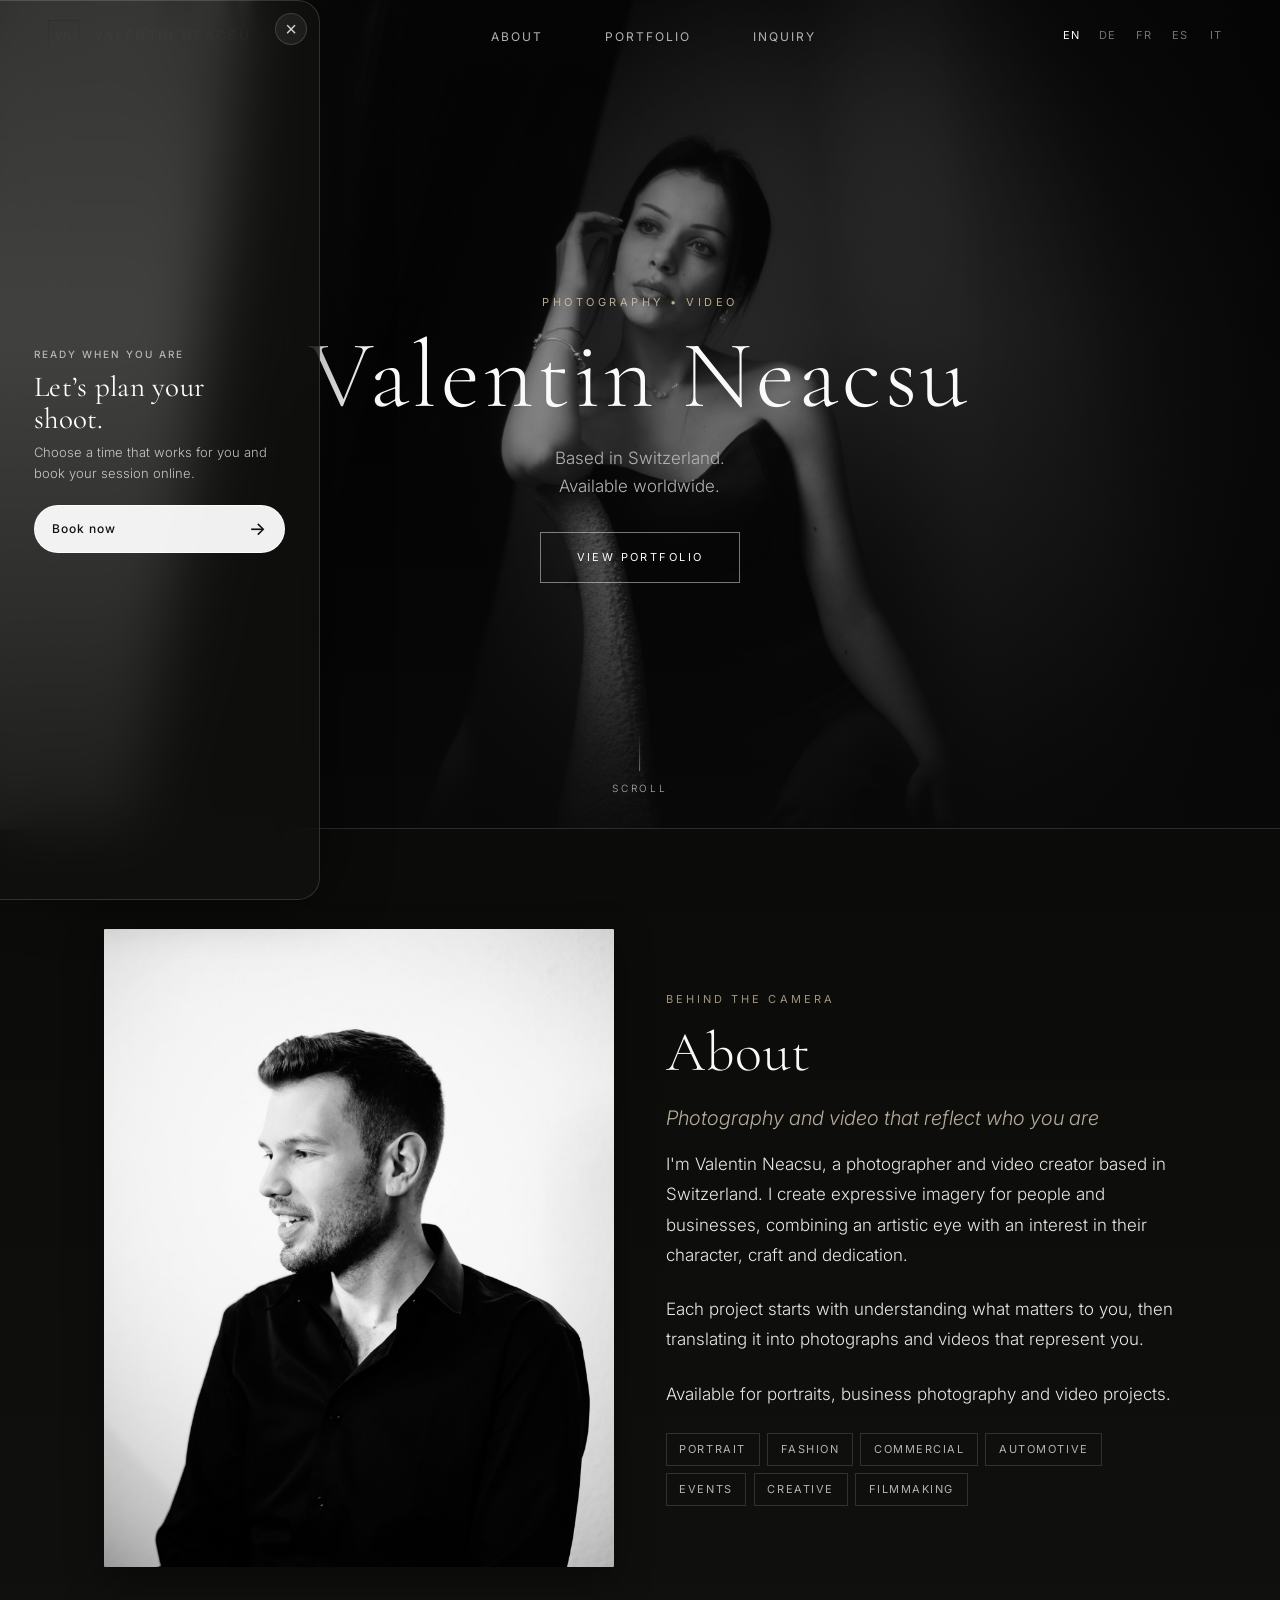
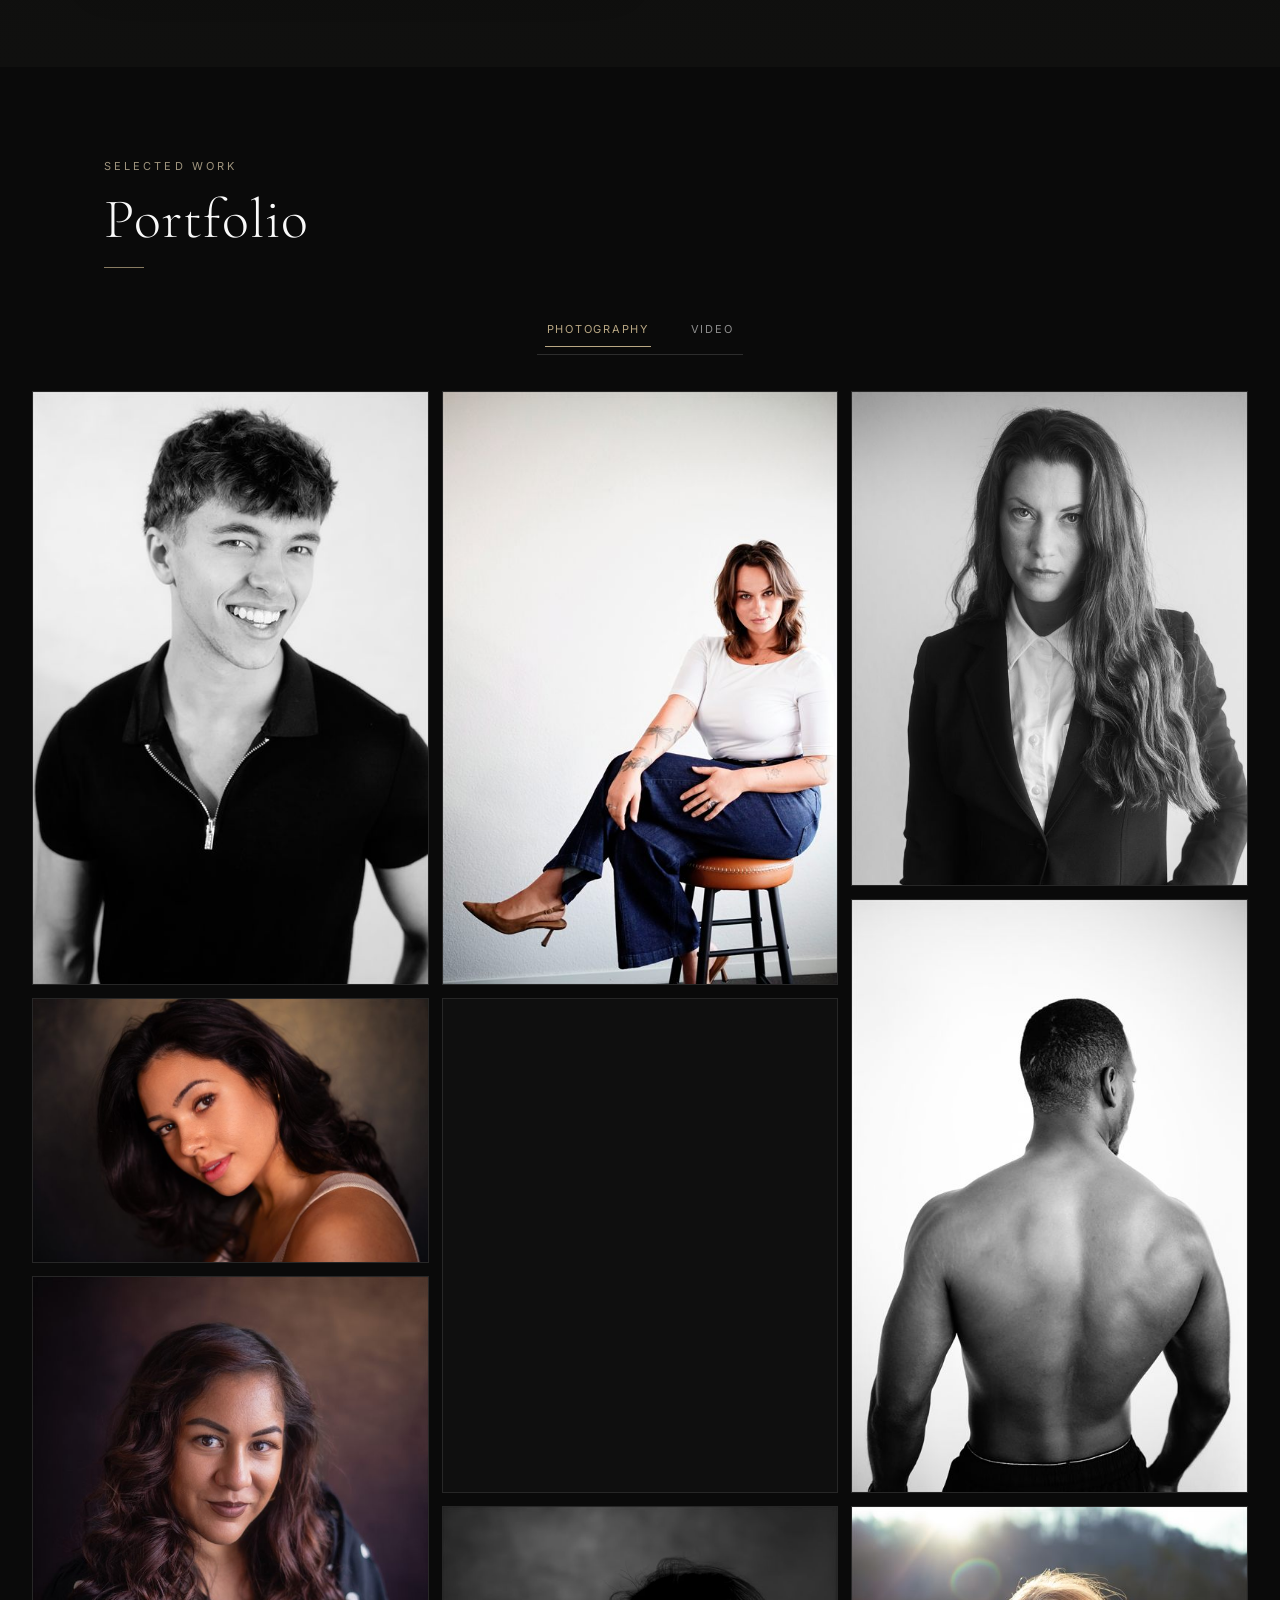
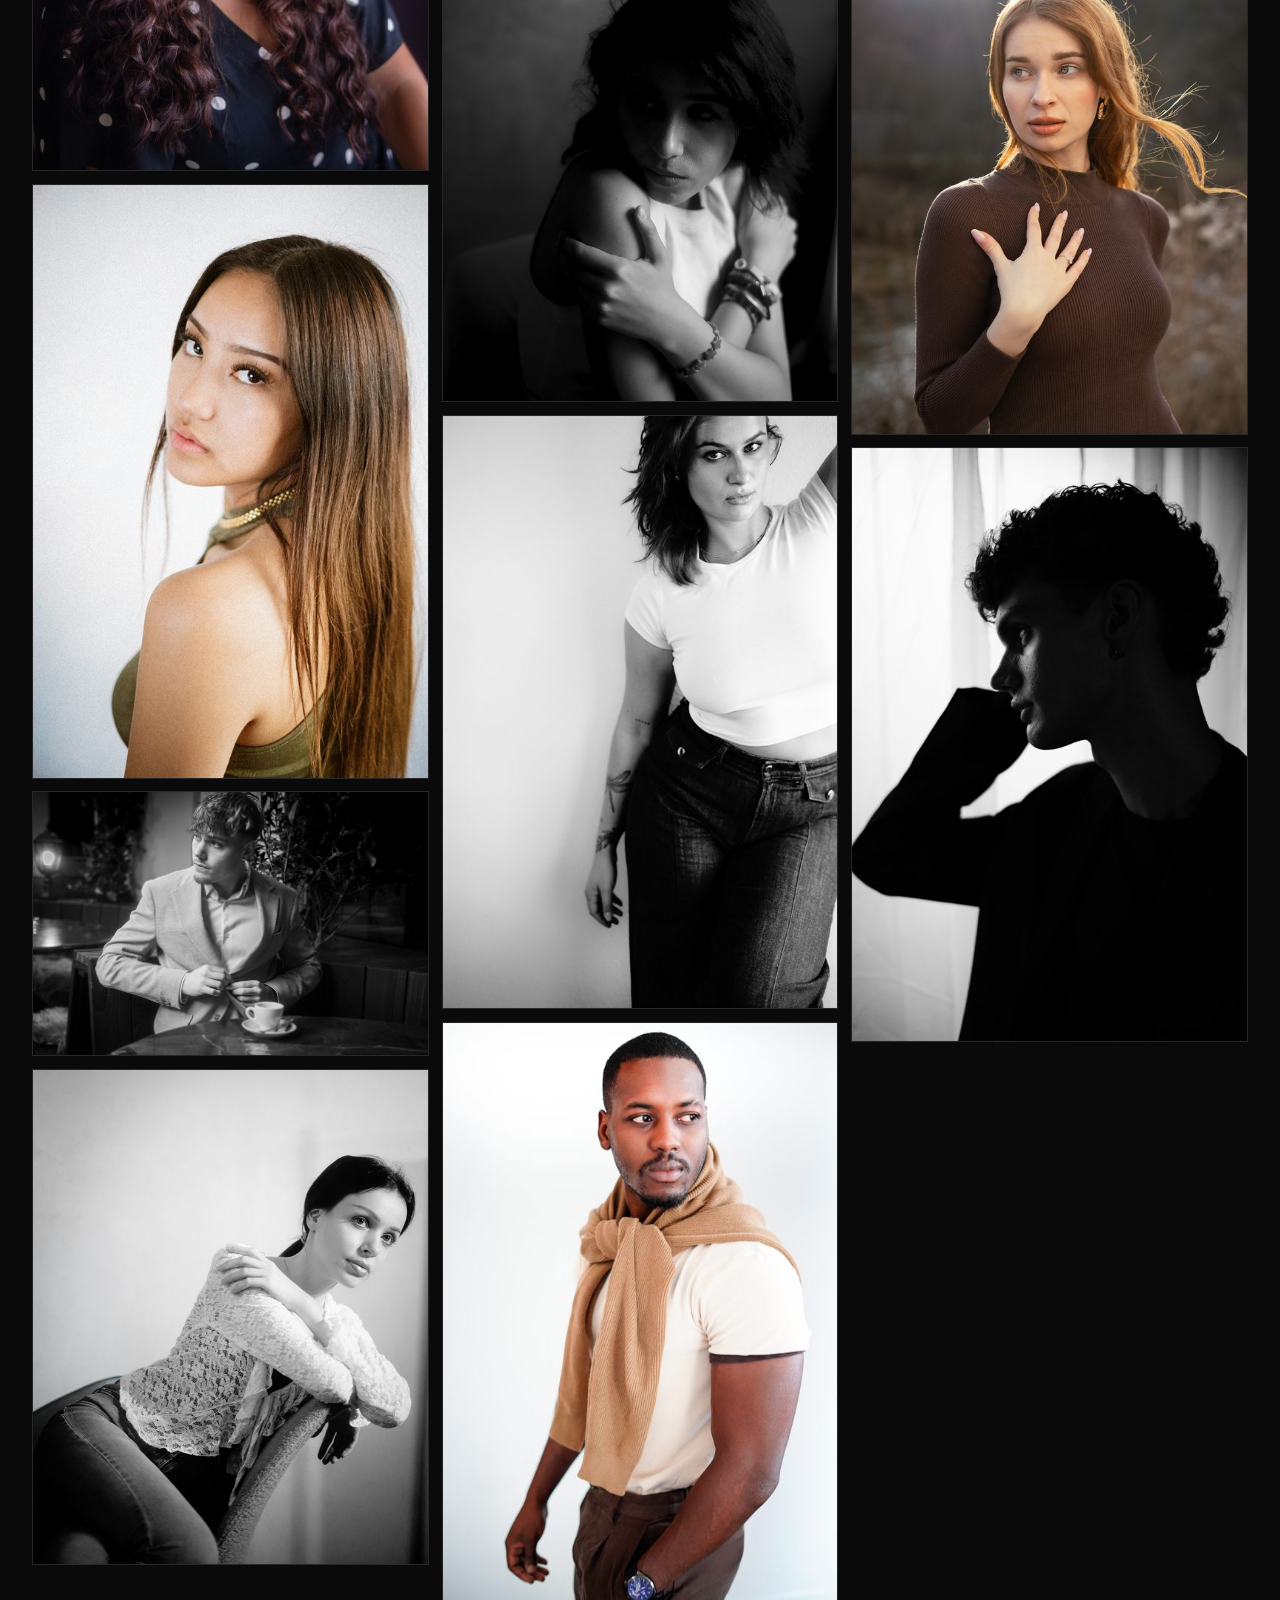
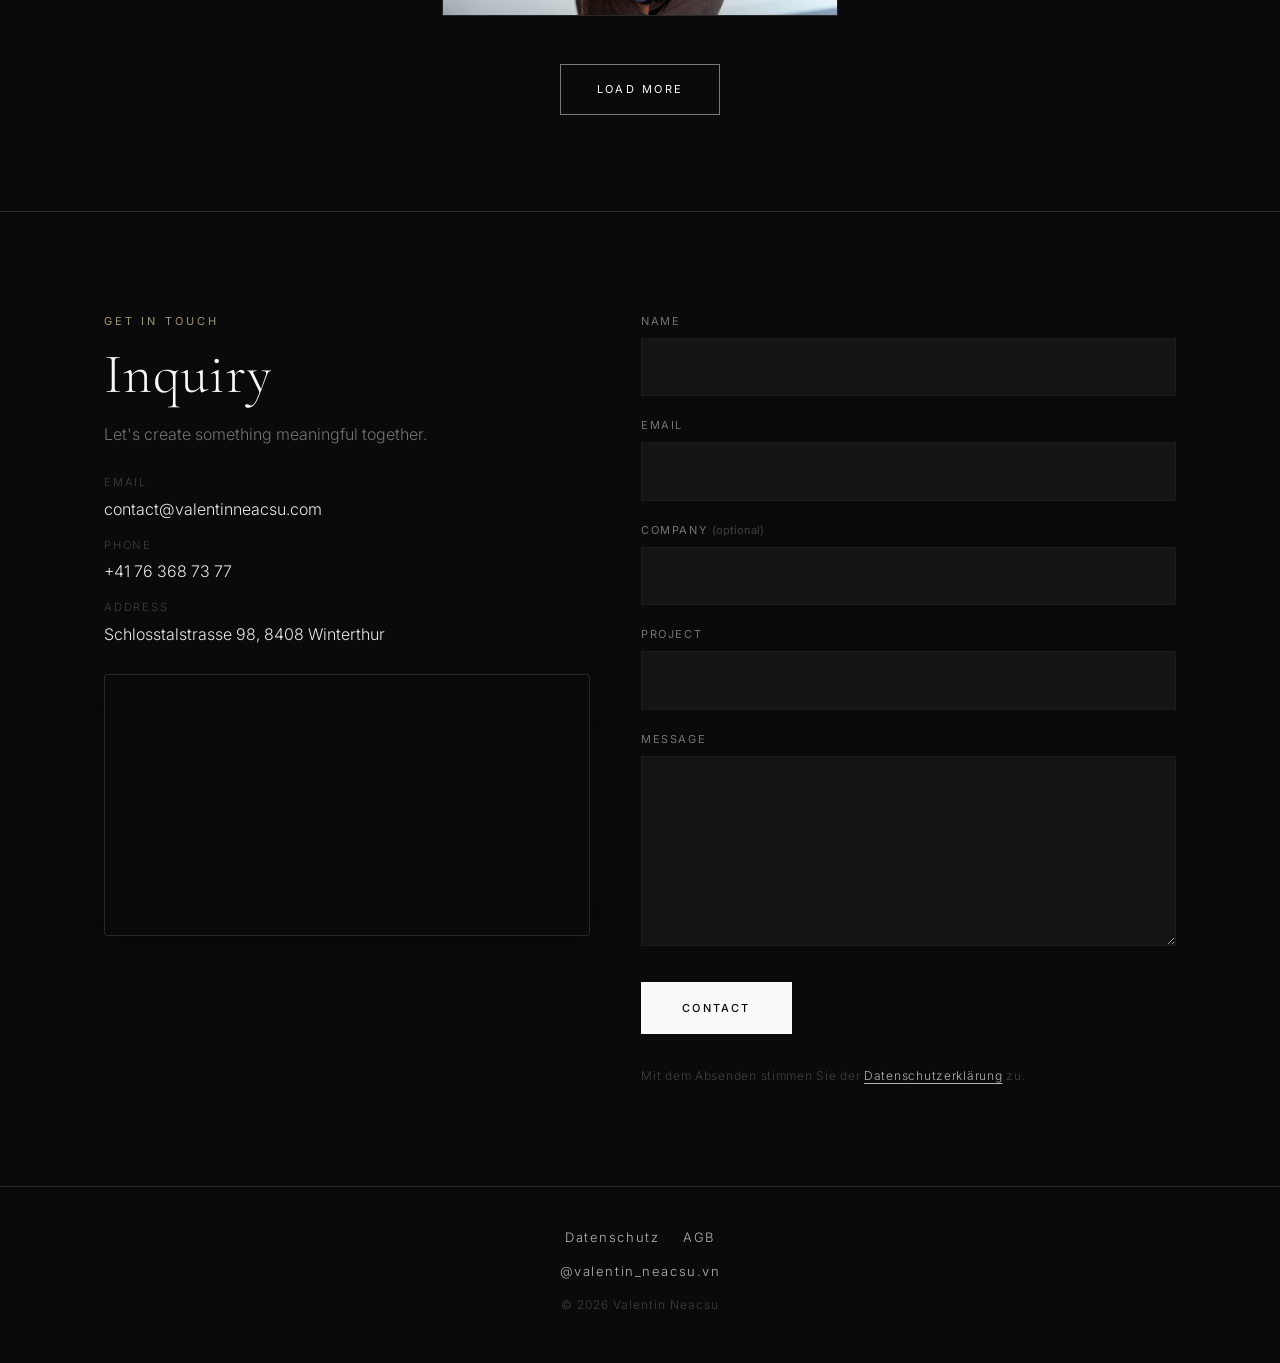
==== commit f6de7f5d: "Refresh cached editorial styles across pages" ====
--- a/index.html
+++ b/index.html
@@ -27,7 +27,7 @@
   <link rel="preconnect" href="https://fonts.gstatic.com" crossorigin>
   <link href="https://fonts.googleapis.com/css2?family=Cormorant+Garamond:ital,wght@0,300;0,400;0,500;1,300&family=Inter:wght@300;400;500&display=swap" rel="stylesheet">
 
-  <link rel="stylesheet" href="style.css">
+  <link rel="stylesheet" href="style.css?v=20261110-editorial">
 
   <script type="application/ld+json">
   {
--- a/style.css
+++ b/style.css
@@ -1173,3 +1173,227 @@
   text-transform: uppercase;
   color: rgba(255, 255, 255, 0.35);
 }
+
+
+/* ==========================================================================
+   Refined editorial direction
+   ========================================================================== */
+
+:root {
+  --color-accent: #b9a783;
+  --section-space: clamp(4rem, 8vw, 6.25rem);
+  --glass-border: rgba(255, 255, 255, 0.12);
+}
+
+body {
+  line-height: 1.65;
+}
+
+.hero {
+  min-height: 92vh;
+  min-height: 92dvh;
+}
+
+.hero__content {
+  padding: calc(var(--header-height) + 1.5rem) 1.5rem 3rem;
+}
+
+.hero__eyebrow {
+  margin-bottom: 0.9rem;
+  color: rgba(218, 203, 170, 0.82);
+}
+
+.hero__title {
+  font-size: clamp(2.9rem, 8vw, 6rem);
+  margin-bottom: 1.1rem;
+}
+
+.hero__location {
+  margin-bottom: 2rem;
+  line-height: 1.65;
+}
+
+.hero__scroll {
+  bottom: 2rem;
+  gap: 0.55rem;
+}
+
+.hero__scroll-line {
+  height: 36px;
+}
+
+.section__header {
+  margin-bottom: clamp(2rem, 3.5vw, 2.75rem);
+}
+
+.section__header::after {
+  content: "";
+  display: block;
+  width: 2.5rem;
+  height: 1px;
+  margin-top: 1rem;
+  background: var(--color-accent);
+  opacity: 0.72;
+}
+
+.section__eyebrow {
+  color: rgba(218, 203, 170, 0.72);
+}
+
+.portfolio {
+  padding-top: clamp(4rem, 7vw, 5.75rem);
+  padding-bottom: clamp(4.5rem, 8vw, 6rem);
+}
+
+.portfolio__tabs {
+  width: fit-content;
+  margin: 0 auto clamp(1.5rem, 3vw, 2.25rem);
+  padding: 0 0.5rem 0.45rem;
+  gap: clamp(1.25rem, 3vw, 2.5rem);
+  border-bottom: 1px solid rgba(255, 255, 255, 0.14);
+}
+
+.portfolio__tab {
+  padding: 0.5rem 0.1rem;
+  border: 0;
+  border-bottom: 1px solid transparent;
+  margin-bottom: -1px;
+  color: rgba(255, 255, 255, 0.54);
+  letter-spacing: 0.16em;
+}
+
+.portfolio__tab.is-active,
+.portfolio__tab:hover,
+.portfolio__tab:focus-visible {
+  color: var(--color-accent);
+  border-color: var(--color-accent);
+  background: transparent;
+}
+
+.masonry {
+  column-gap: clamp(0.55rem, 1vw, 0.85rem);
+}
+
+.masonry__item {
+  margin-bottom: clamp(0.55rem, 1vw, 0.85rem);
+}
+
+.masonry__trigger {
+  border: 1px solid rgba(255, 255, 255, 0.1);
+  background: rgba(255, 255, 255, 0.02);
+}
+
+.about,
+.contact {
+  border-top: 1px solid rgba(255, 255, 255, 0.12);
+}
+
+.about {
+  background: linear-gradient(180deg, #0b0b0a 0%, #10100f 100%);
+}
+
+.about__grid {
+  gap: clamp(1.75rem, 4vw, 3.5rem);
+}
+
+.about__image {
+  border-radius: 1px;
+  box-shadow: 0 12px 38px rgba(0, 0, 0, 0.38);
+}
+
+.about__intro {
+  margin-bottom: 1.15rem;
+}
+
+.about__tagline {
+  margin-bottom: 1rem;
+  color: rgba(225, 214, 190, 0.8);
+}
+
+.about__text {
+  font-size: clamp(0.96rem, 1.4vw, 1.0625rem);
+  line-height: 1.78;
+  margin-bottom: 1.5rem;
+}
+
+.services {
+  gap: 0.45rem;
+}
+
+.services__tag {
+  padding: 0.4rem 0.8rem;
+  border-color: rgba(255, 255, 255, 0.14);
+}
+
+.contact__inner {
+  gap: clamp(1.75rem, 4vw, 3.5rem);
+}
+
+.contact__subtitle {
+  margin-top: 0.9rem;
+}
+
+.contact__details {
+  margin-top: 1.65rem;
+  gap: 0.85rem;
+}
+
+.contact__map {
+  margin-top: 1.65rem;
+  border-color: rgba(255, 255, 255, 0.12);
+}
+
+.site-footer {
+  gap: 0.8rem;
+  padding: 2.5rem 1.5rem 3rem;
+  border-top-color: rgba(255, 255, 255, 0.12);
+}
+
+@media (min-width: 769px) and (max-width: 1024px) {
+  .about__grid {
+    grid-template-columns: 0.9fr 1.1fr;
+    gap: 2rem;
+  }
+
+  .about__profile {
+    max-width: none;
+  }
+
+  .contact__inner {
+    grid-template-columns: 0.9fr 1.1fr;
+    gap: 2rem;
+  }
+}
+
+@media (max-width: 768px) {
+  :root {
+    --section-space: 3.5rem;
+  }
+
+  .hero {
+    min-height: 86vh;
+    min-height: 86dvh;
+  }
+
+  .section__header {
+    margin-bottom: 1.75rem;
+  }
+
+  .about__grid,
+  .contact__inner {
+    grid-template-columns: 1fr;
+    gap: 1.75rem;
+  }
+
+  .masonry {
+    gap: 0.5rem;
+  }
+
+  .masonry__item {
+    margin-bottom: 0;
+  }
+
+  .site-footer {
+    padding: 2rem 1rem 2.5rem;
+  }
+}
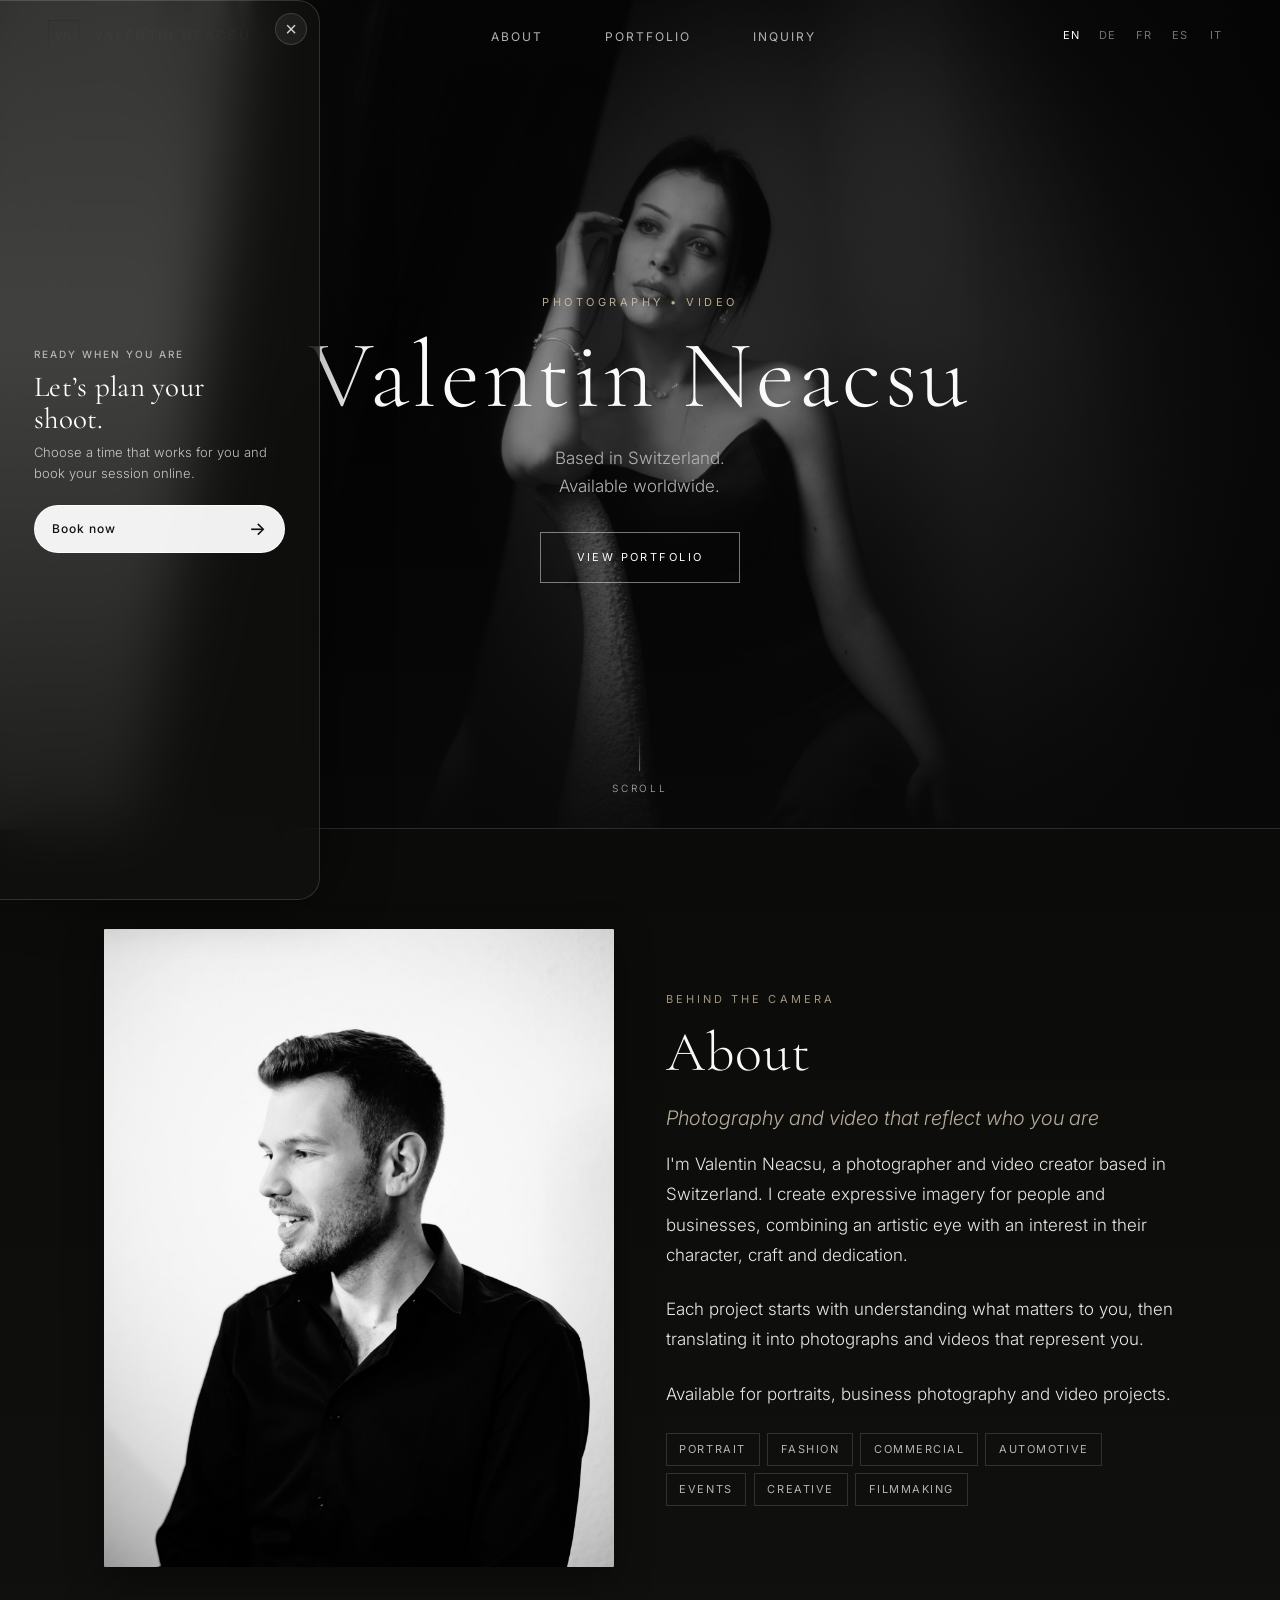
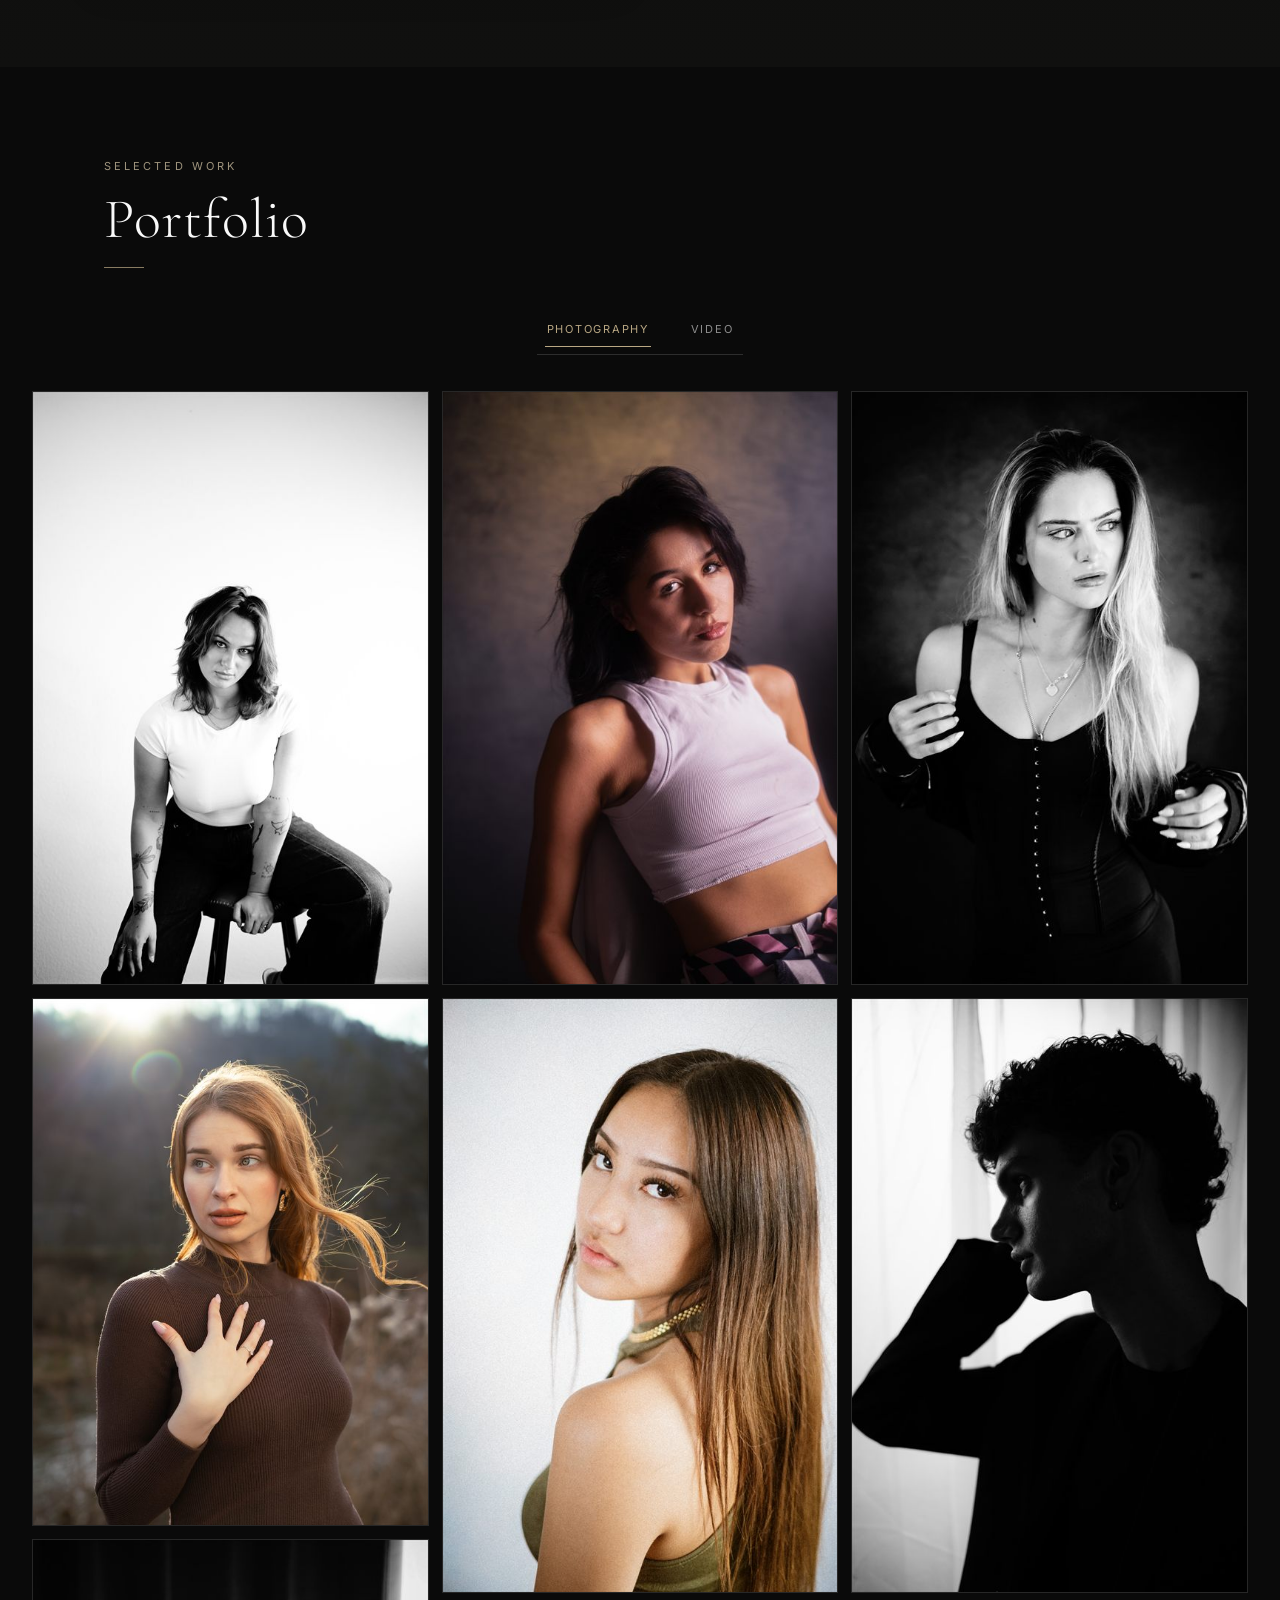
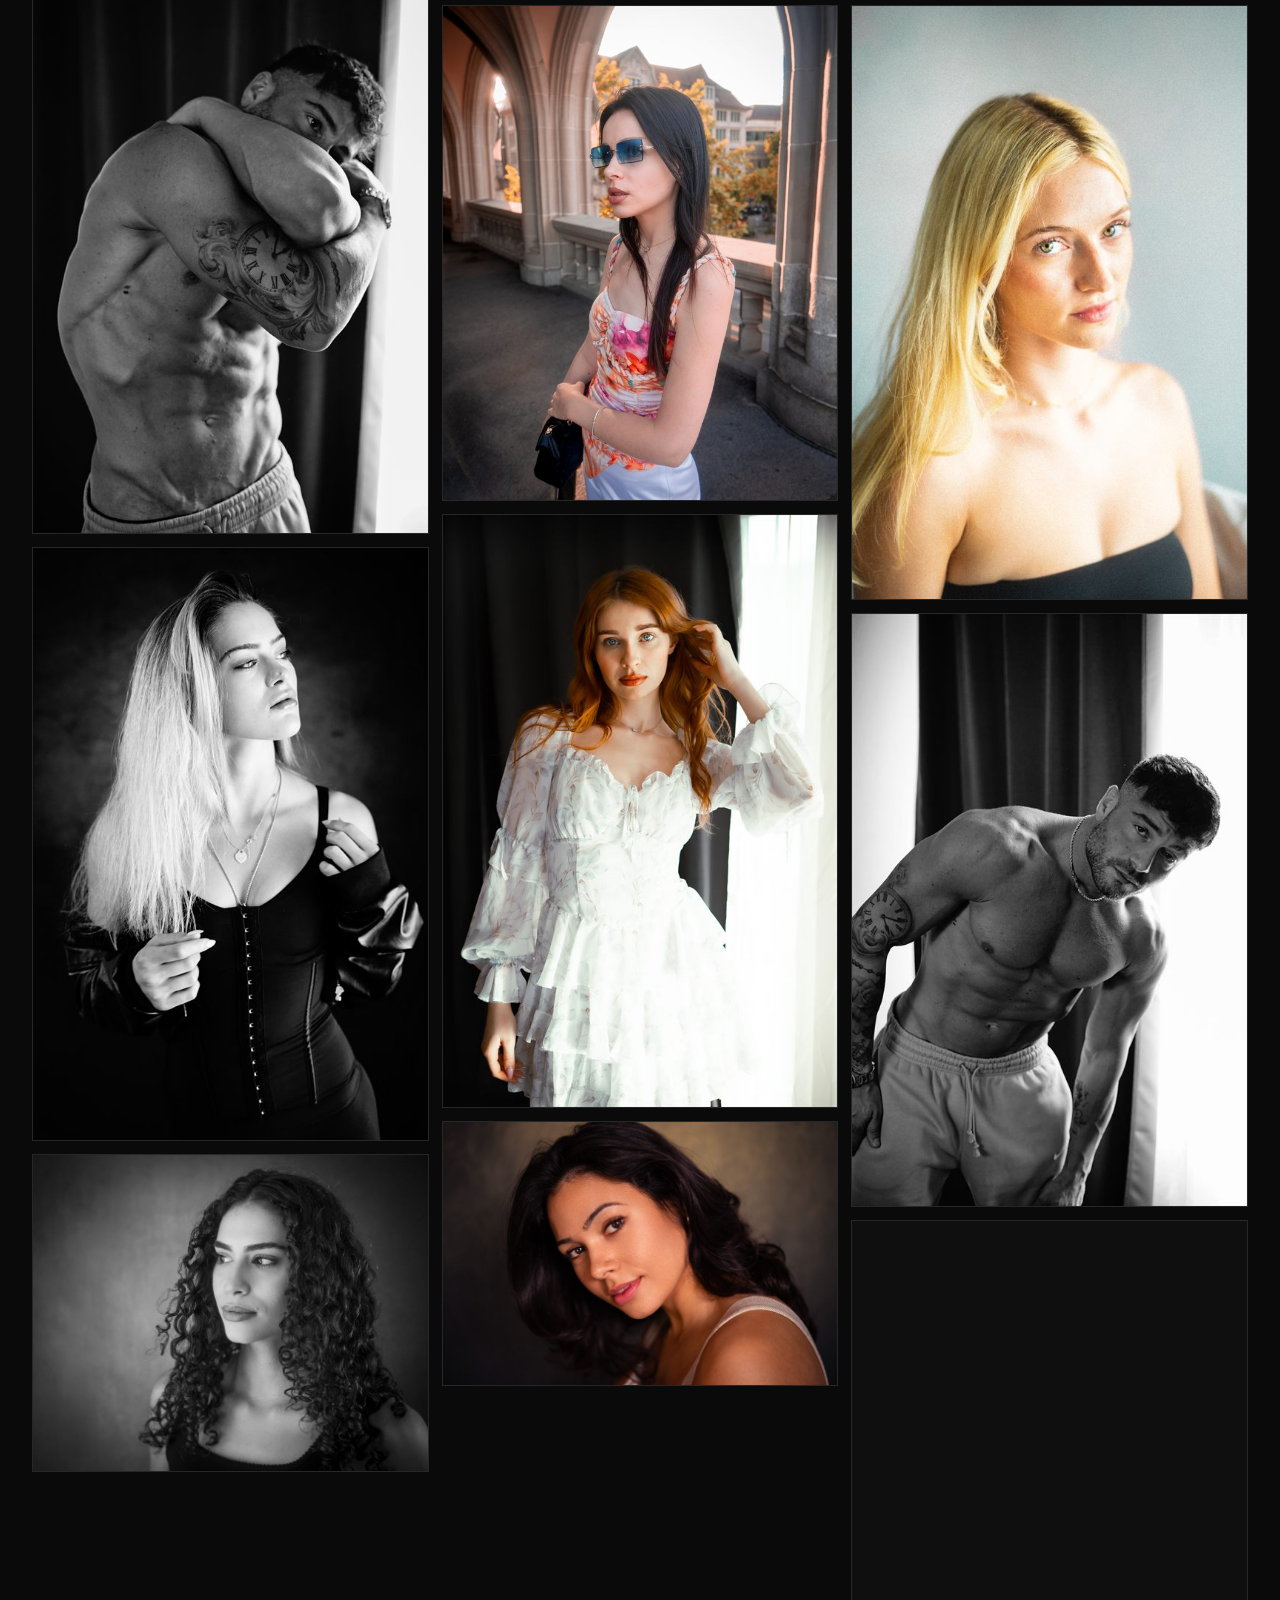
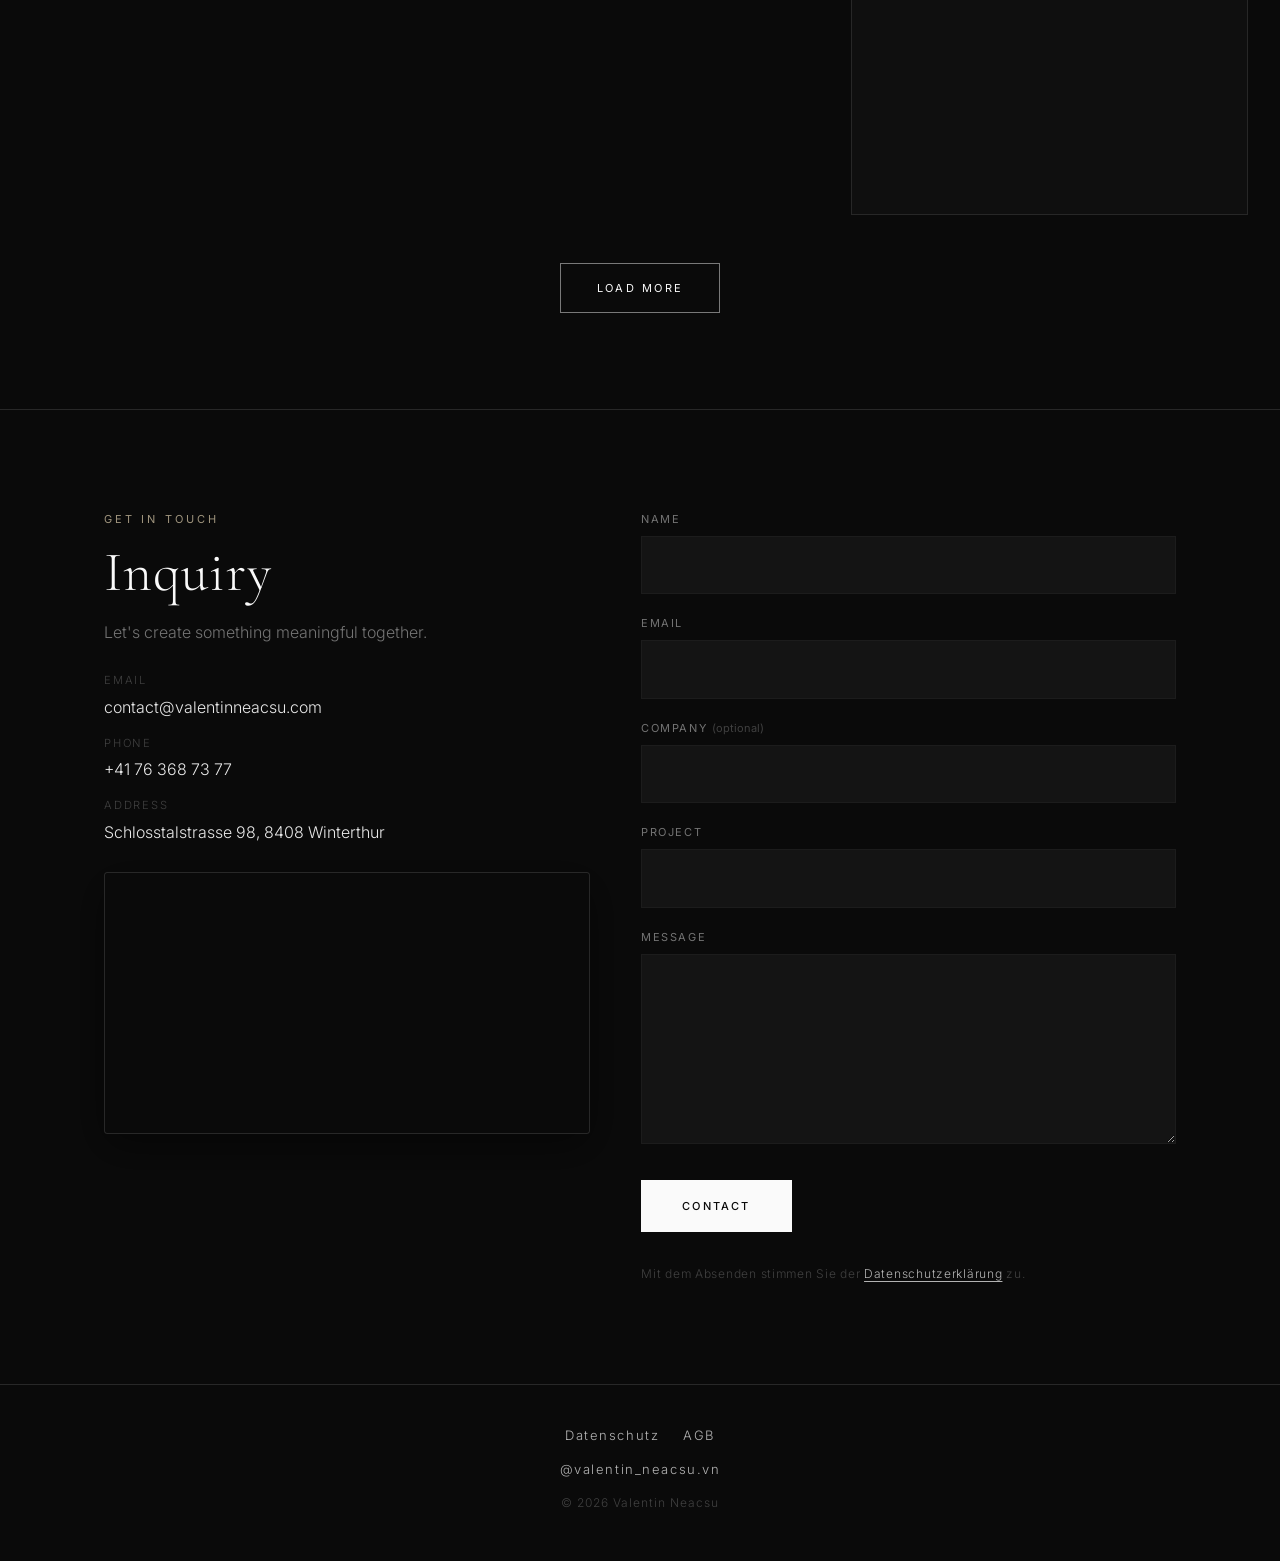
==== commit dd963392: "Refresh mobile booking panel code" ====
--- a/index.html
+++ b/index.html
@@ -669,6 +669,6 @@
 
   <script src="script.js"></script>
 
-  <script src="/setmore-booking.js" defer></script>
+  <script src="/setmore-booking.js?v=20261110-mobile" defer></script>
 </body>
 </html>
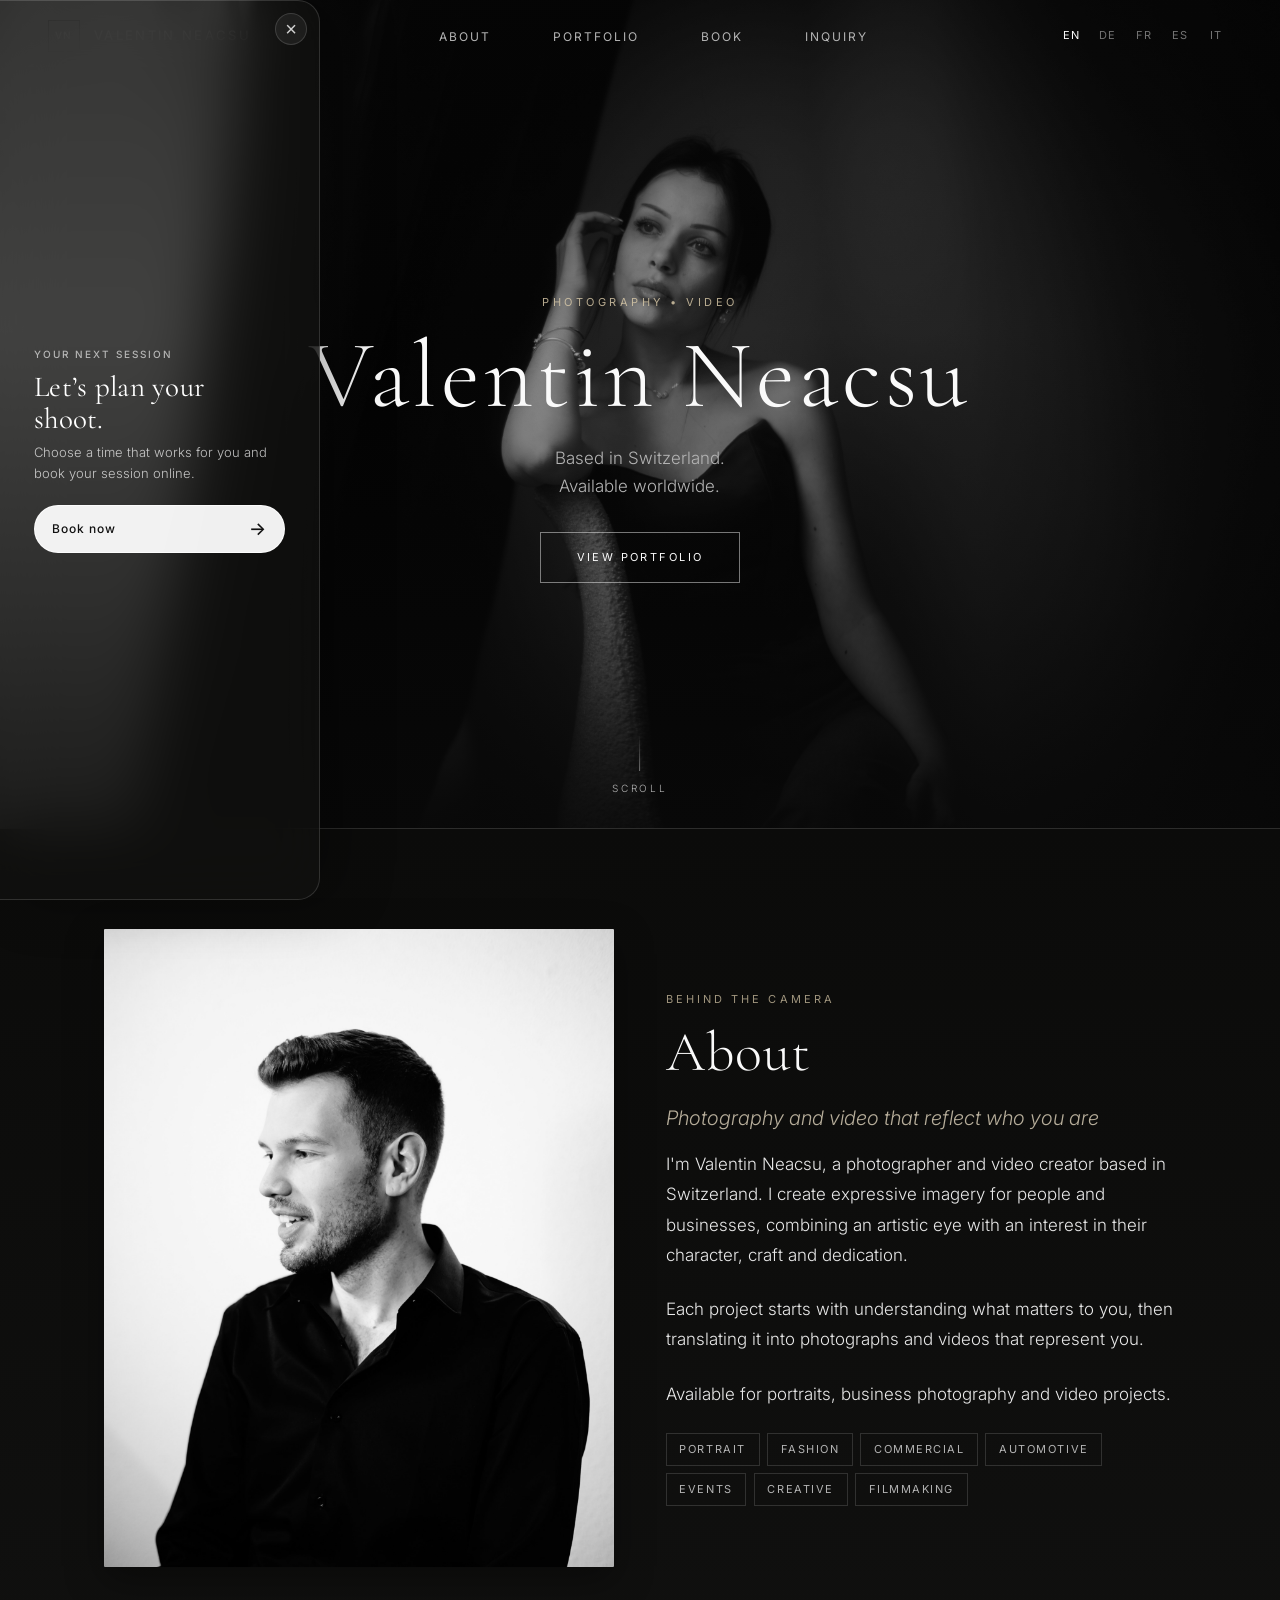
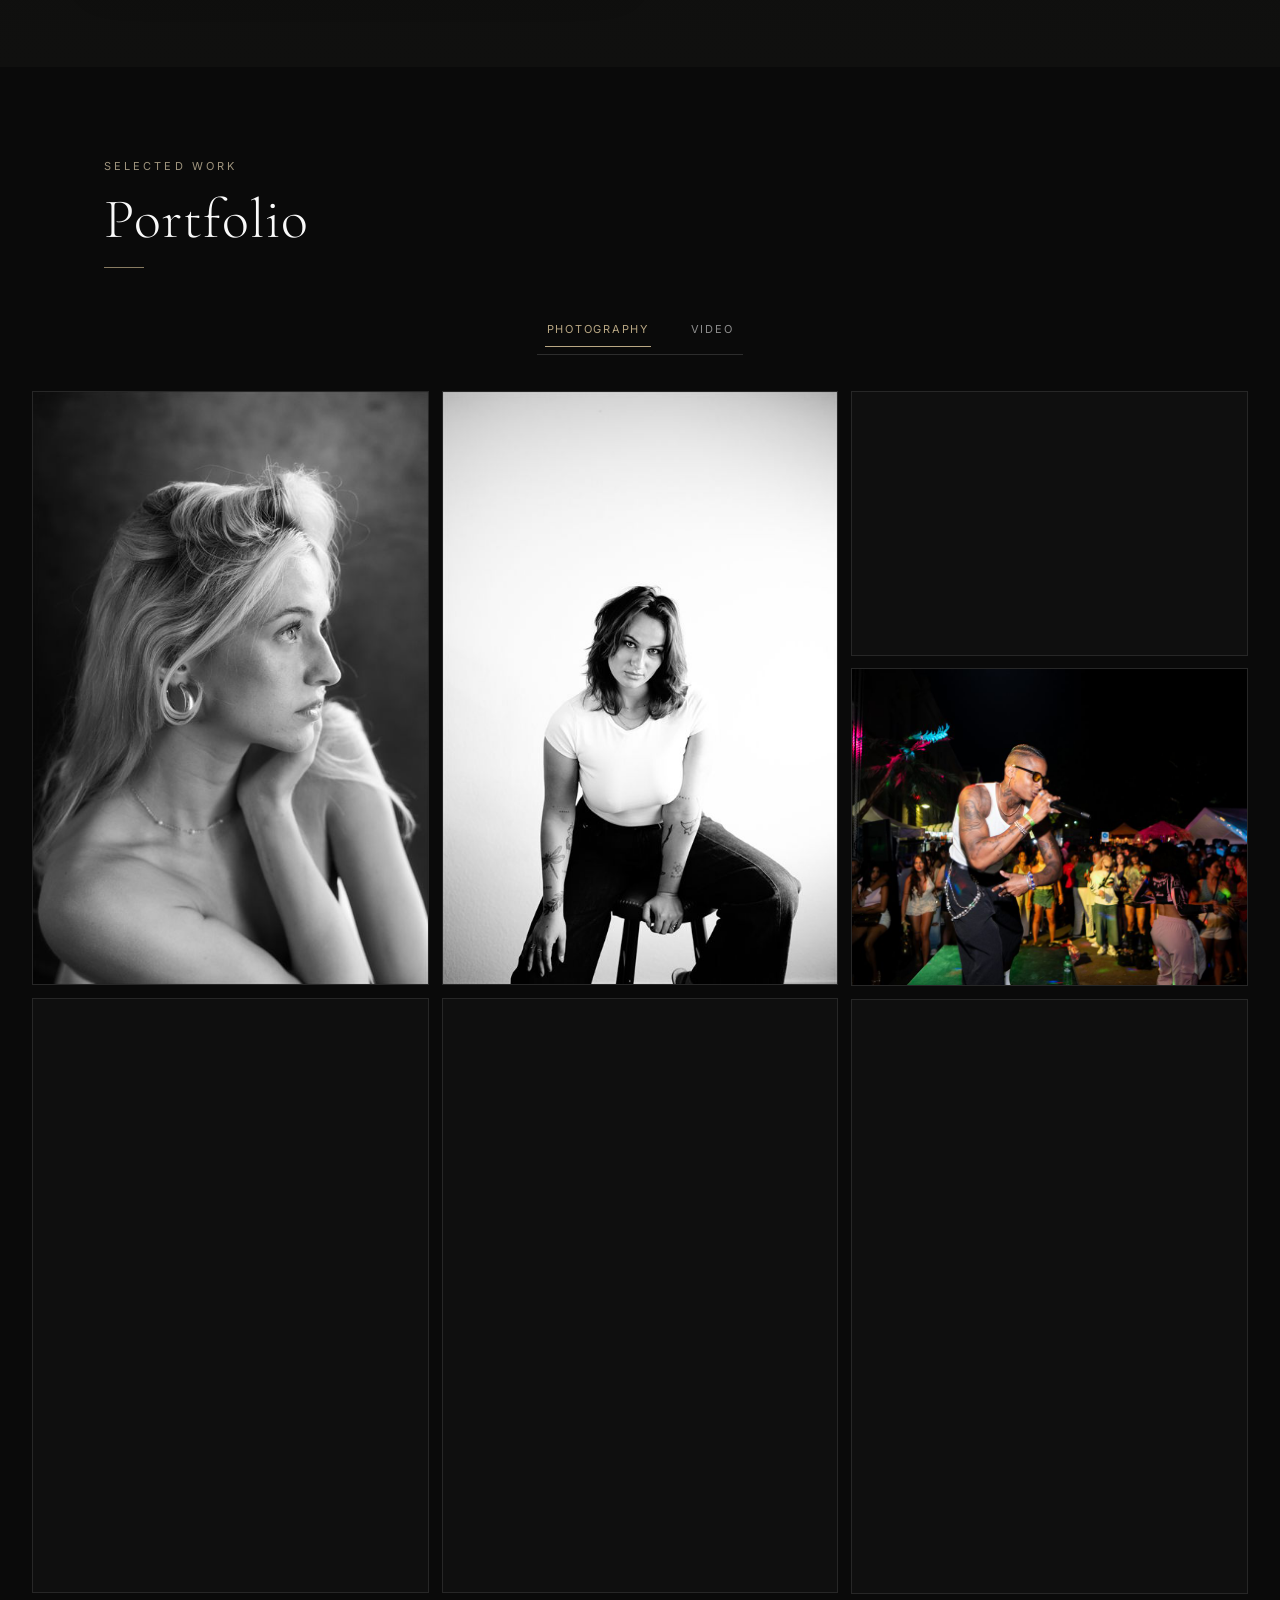
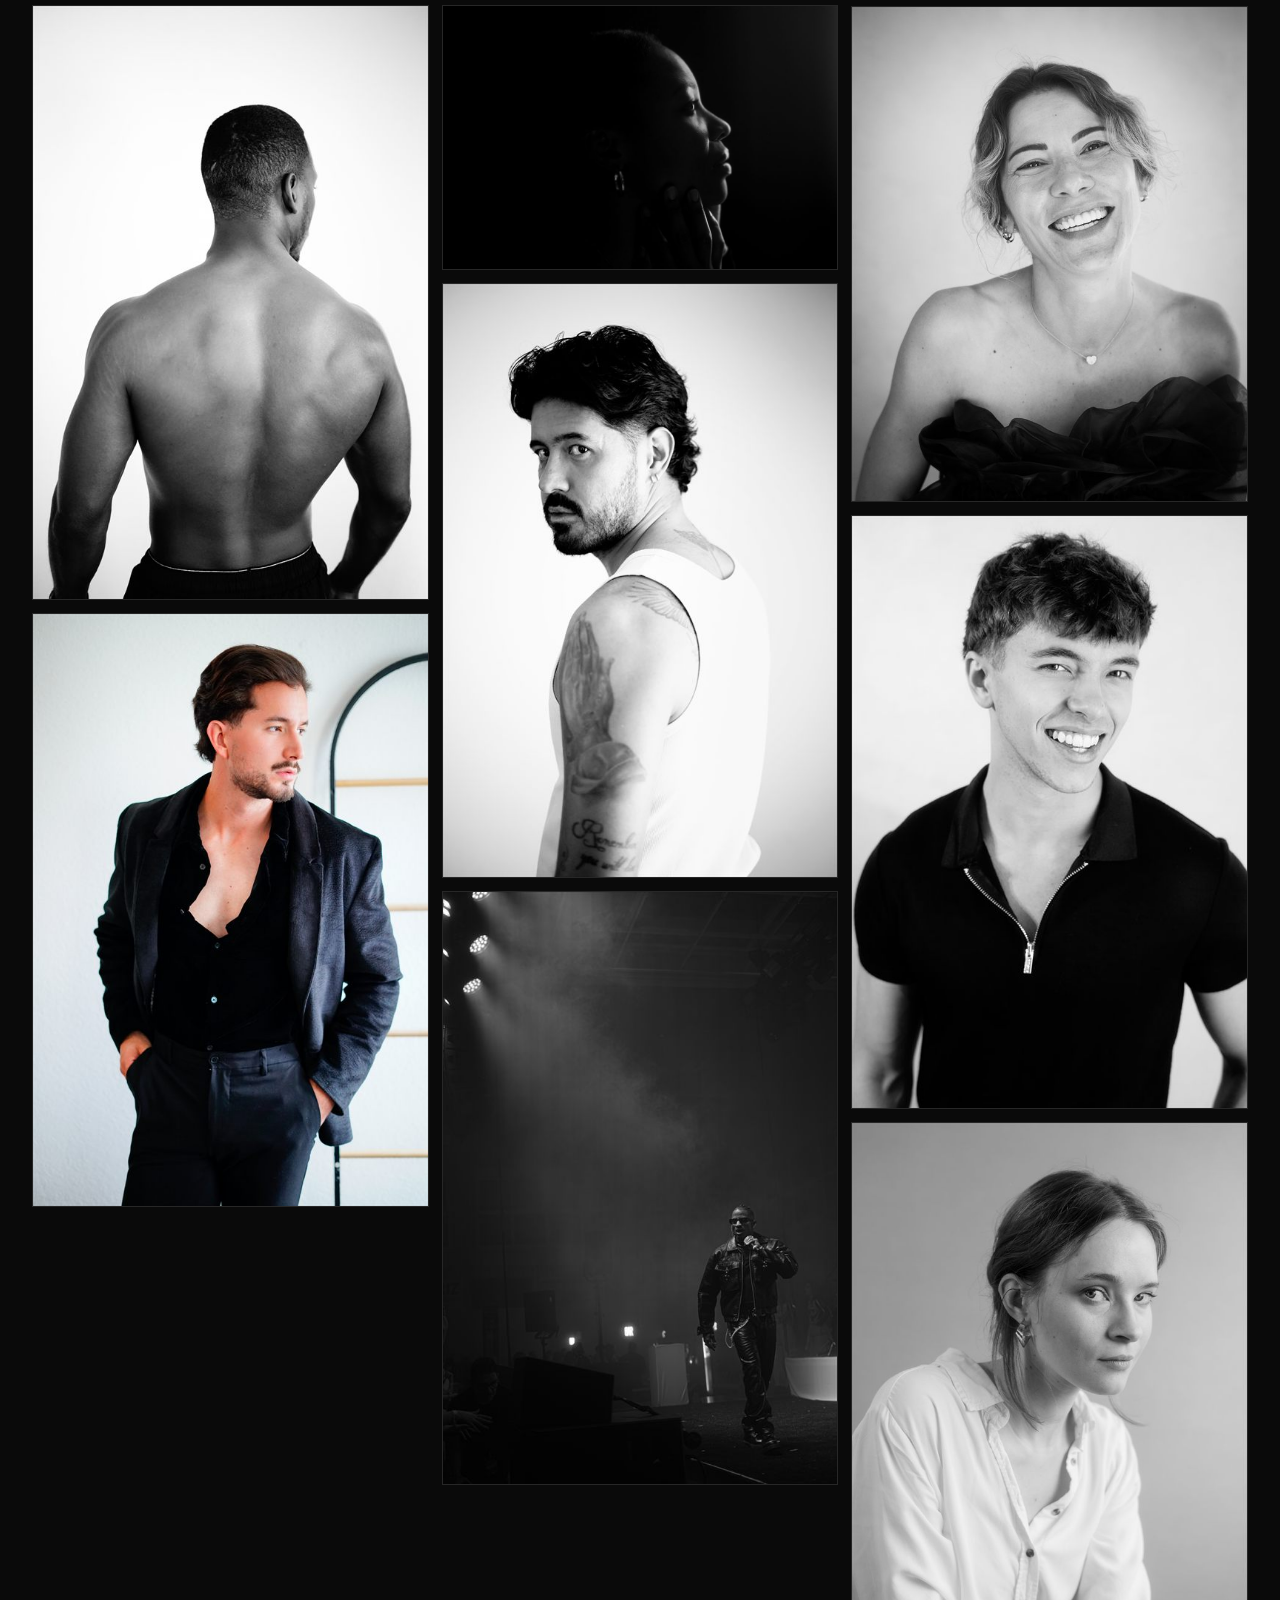
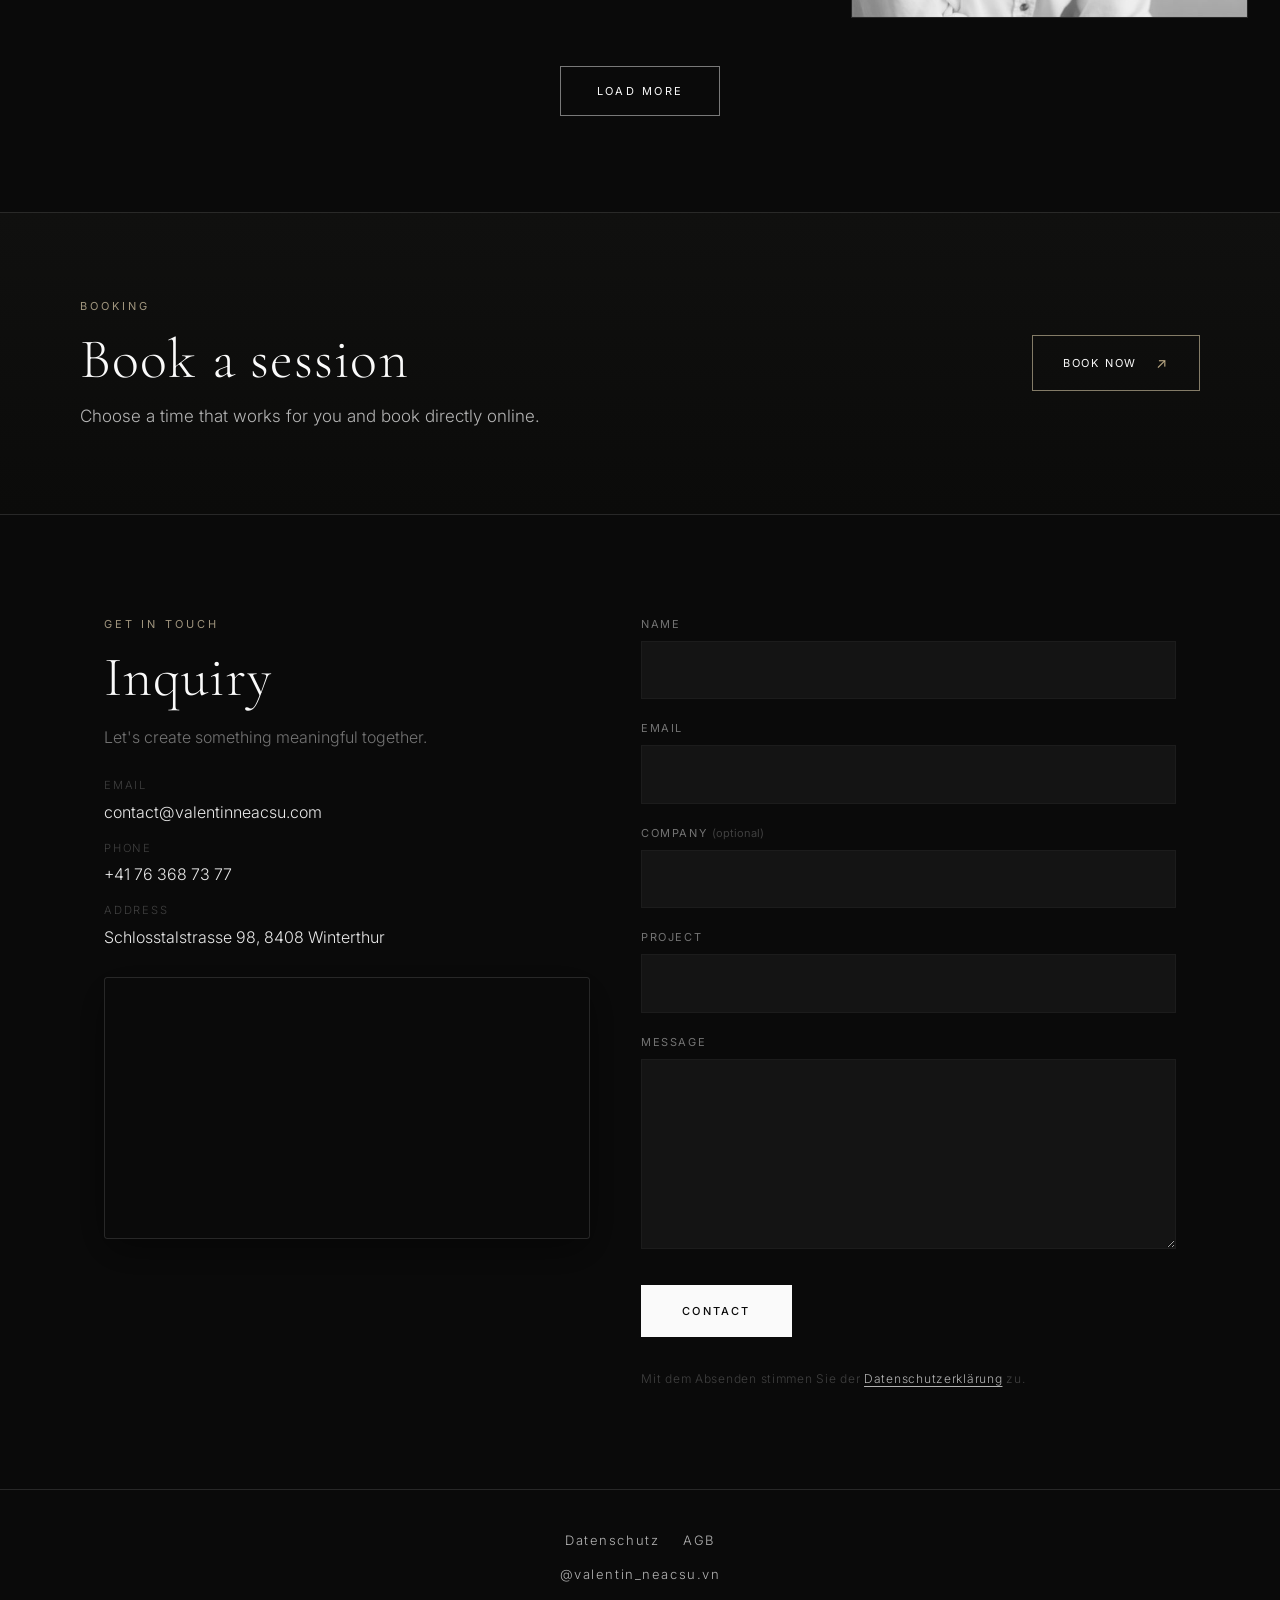
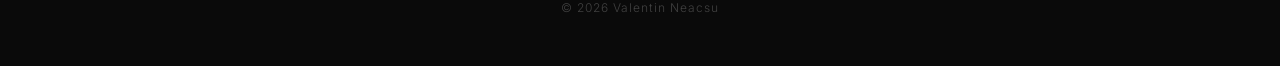
==== commit 157c51e6: "Add Book a session section" ====
--- a/index.html
+++ b/index.html
@@ -27,7 +27,7 @@
   <link rel="preconnect" href="https://fonts.gstatic.com" crossorigin>
   <link href="https://fonts.googleapis.com/css2?family=Cormorant+Garamond:ital,wght@0,300;0,400;0,500;1,300&family=Inter:wght@300;400;500&display=swap" rel="stylesheet">
 
-  <link rel="stylesheet" href="style.css?v=20261110-editorial">
+  <link rel="stylesheet" href="style.css?v=20261110-booking">
 
   <script type="application/ld+json">
   {
@@ -82,6 +82,7 @@
         <ul class="site-nav__list">
           <li><a class="site-nav__link" href="#about" data-i18n="navAbout">About</a></li>
           <li><a class="site-nav__link" href="#portfolio" data-i18n="navPortfolio">Portfolio</a></li>
+          <li><a class="site-nav__link" href="#booking" data-i18n="navBooking">Book</a></li>
           <li><a class="site-nav__link" href="#contact" data-i18n="navContact">Inquiry</a></li>
         </ul>
       </nav>
@@ -532,6 +533,17 @@
         <div class="video__placeholder">
           <p class="video__coming-soon" data-i18n="videoComingSoon">Video coming soon</p>
         </div>
+      </div>
+    </section>
+
+    <section class="section booking-section" id="booking" aria-labelledby="booking-heading">
+      <div class="booking-section__inner reveal">
+        <div class="booking-section__copy">
+          <p class="section__eyebrow" data-i18n="bookingEyebrow">Booking</p>
+          <h2 class="section__title" id="booking-heading" data-i18n="bookingTitle">Book a session</h2>
+          <p class="booking-section__text" data-i18n="bookingCopy">Choose a time that works for you and book directly online.</p>
+        </div>
+        <a class="booking-section__link" href="https://bookvalentinphotoshoot.setmore.com" target="_blank" rel="noopener noreferrer" data-i18n="bookingCta">Book now</a>
       </div>
     </section>
 
@@ -669,6 +681,6 @@
 
   <script src="script.js"></script>
 
-  <script src="/setmore-booking.js?v=20261110-mobile" defer></script>
+  <script src="/setmore-booking.js?v=20261110-premium-strip" defer></script>
 </body>
 </html>
--- a/style.css
+++ b/style.css
@@ -1397,3 +1397,80 @@
     padding: 2rem 1rem 2.5rem;
   }
 }
+
+
+/* Booking section */
+.booking-section {
+  padding: clamp(3.5rem, 7vw, 5.25rem) 0;
+  border-top: 1px solid rgba(255, 255, 255, 0.12);
+  background: linear-gradient(180deg, #10100f 0%, #0b0b0a 100%);
+}
+
+.booking-section__inner {
+  display: flex;
+  align-items: center;
+  justify-content: space-between;
+  gap: 2rem;
+  width: var(--content-width);
+  margin: 0 auto;
+}
+
+.booking-section__copy {
+  max-width: 42rem;
+}
+
+.booking-section__text {
+  margin-top: 0.65rem;
+  color: var(--color-gray-200);
+  font-size: clamp(0.95rem, 1.4vw, 1.0625rem);
+}
+
+.booking-section__link {
+  display: inline-flex;
+  align-items: center;
+  justify-content: center;
+  gap: 1.2rem;
+  min-width: 10.5rem;
+  padding: 0.95rem 1.3rem;
+  border: 1px solid rgba(218, 203, 170, 0.58);
+  color: var(--color-white);
+  font-size: 0.6875rem;
+  font-weight: 400;
+  letter-spacing: 0.16em;
+  text-transform: uppercase;
+  transition: background 0.25s ease, color 0.25s ease, border-color 0.25s ease;
+}
+
+.booking-section__link::after {
+  content: "↗";
+  color: var(--color-accent);
+  font-size: 0.9rem;
+  transition: transform 0.25s ease;
+}
+
+.booking-section__link:hover,
+.booking-section__link:focus-visible {
+  border-color: var(--color-accent);
+  background: rgba(185, 167, 131, 0.08);
+}
+
+.booking-section__link:hover::after,
+.booking-section__link:focus-visible::after {
+  transform: translate(2px, -2px);
+}
+
+@media (max-width: 768px) {
+  .booking-section {
+    padding: 3.25rem 0;
+  }
+
+  .booking-section__inner {
+    align-items: flex-start;
+    flex-direction: column;
+    gap: 1.25rem;
+  }
+
+  .booking-section__link {
+    width: 100%;
+  }
+}
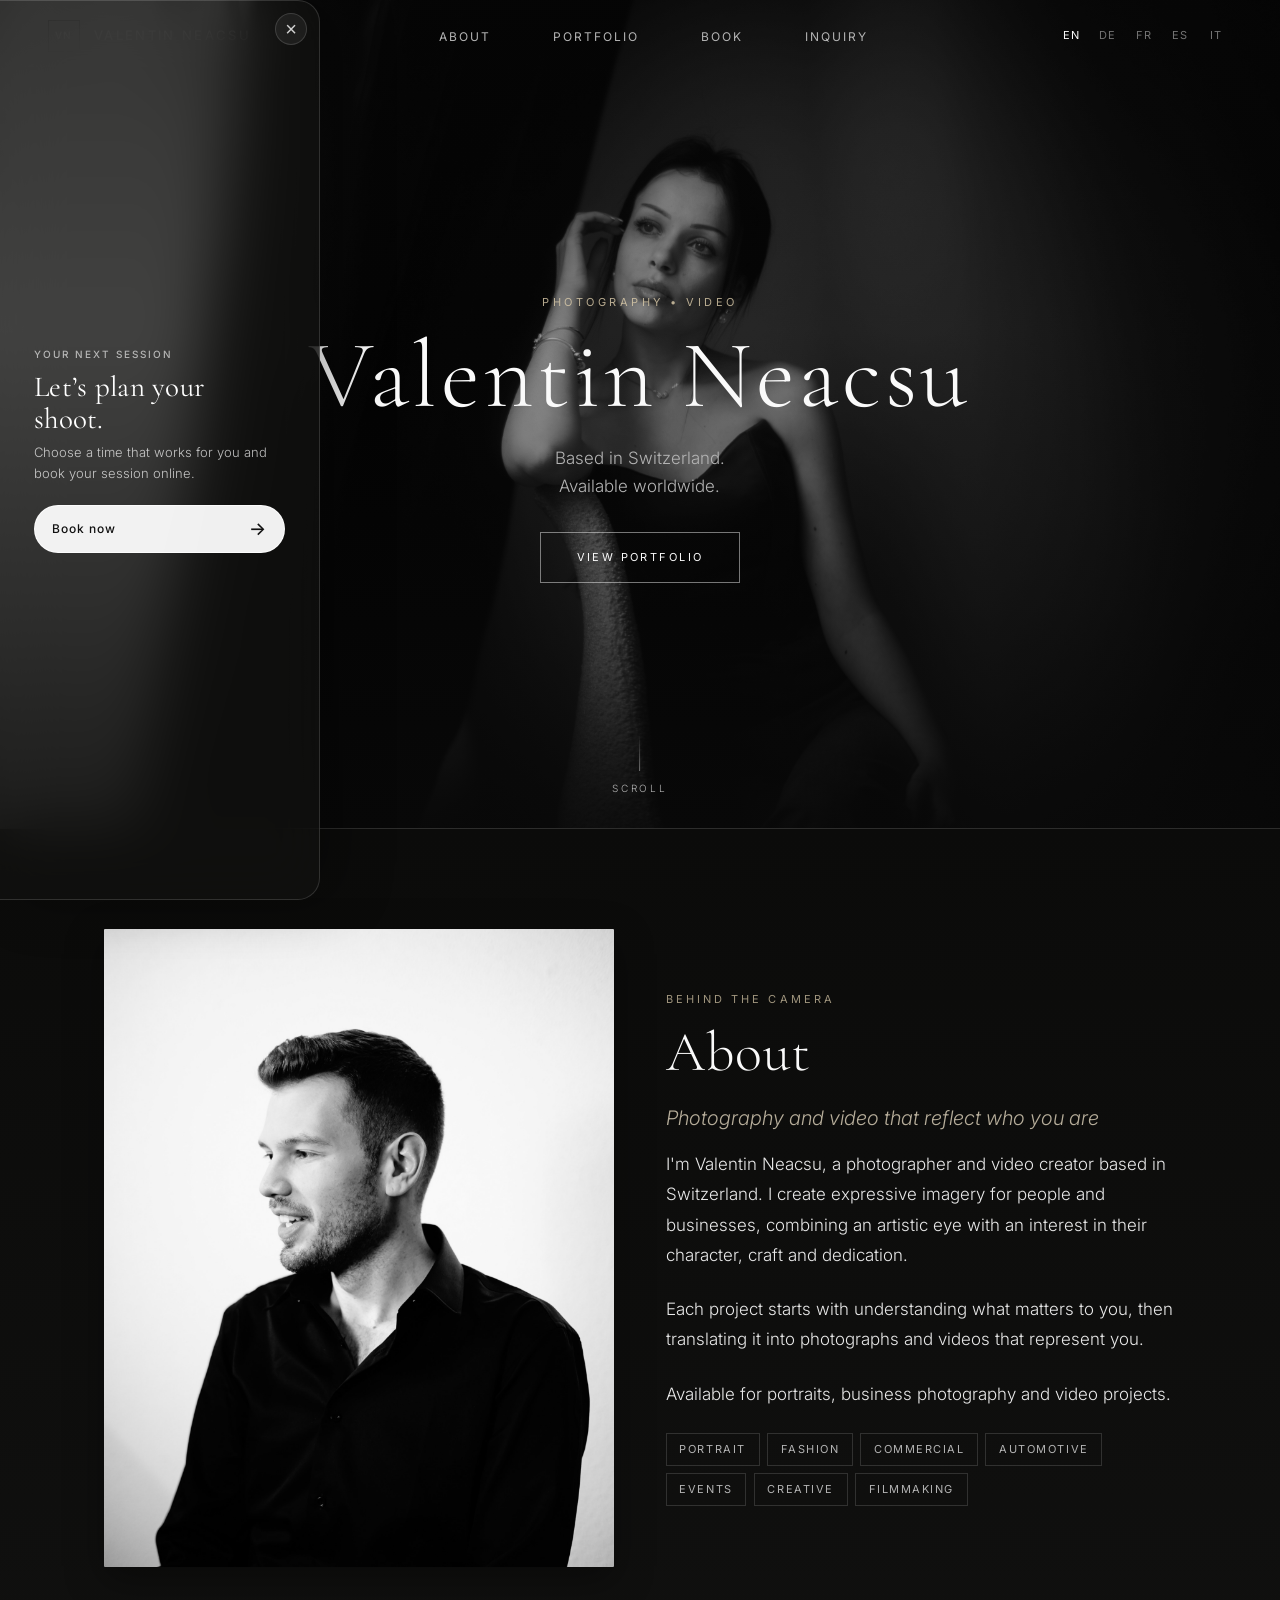
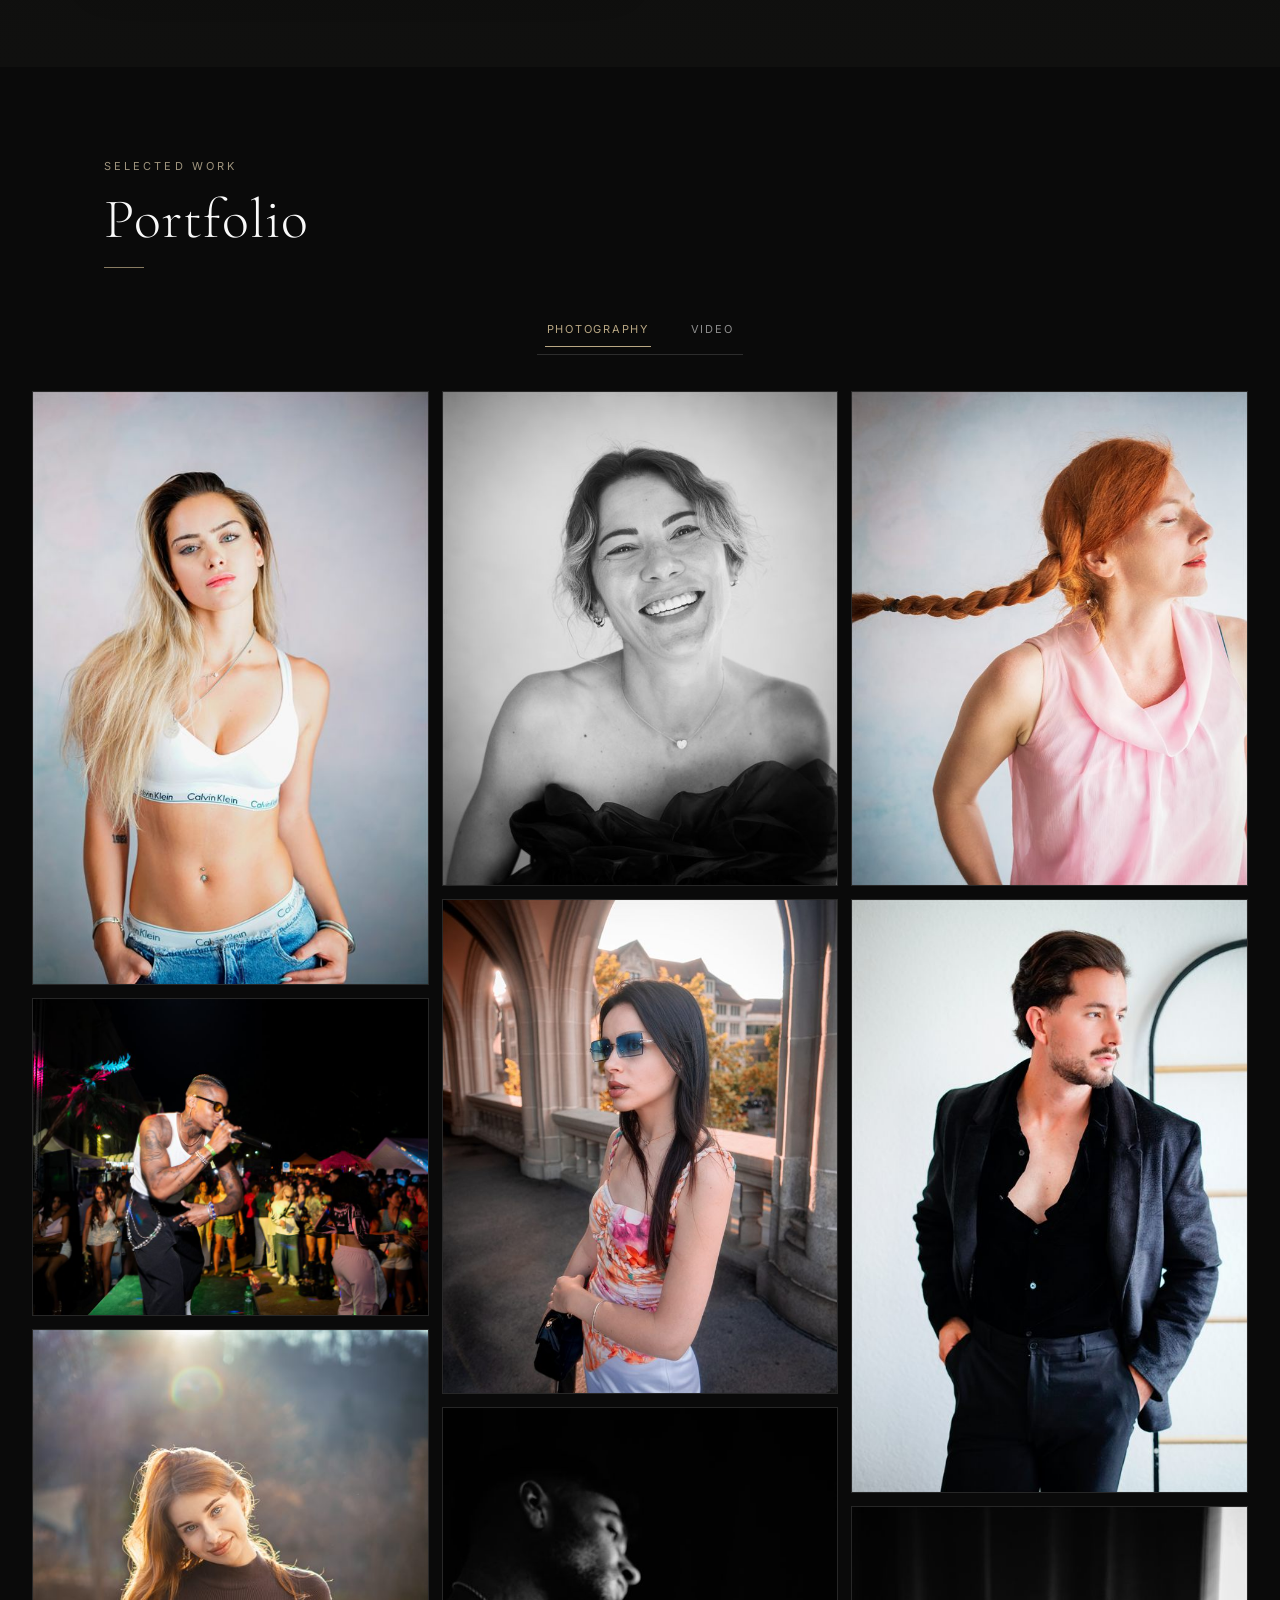
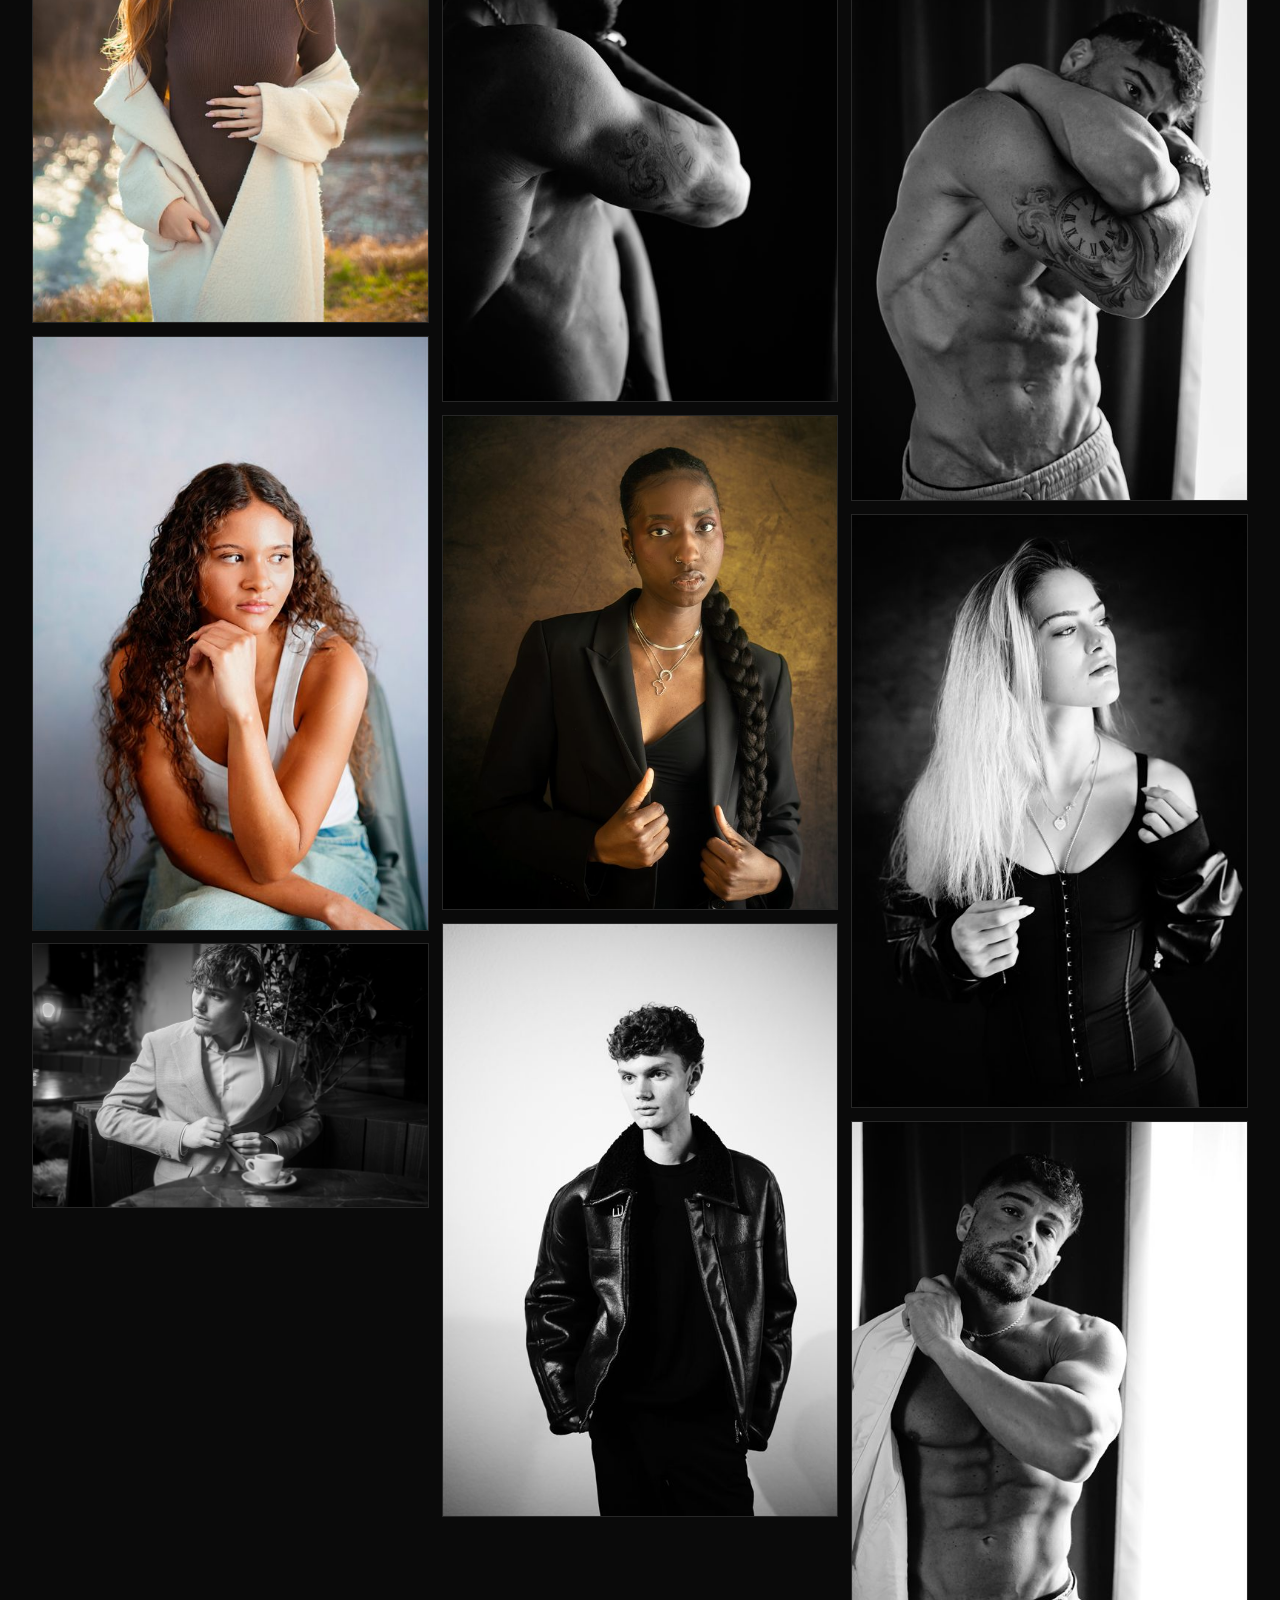
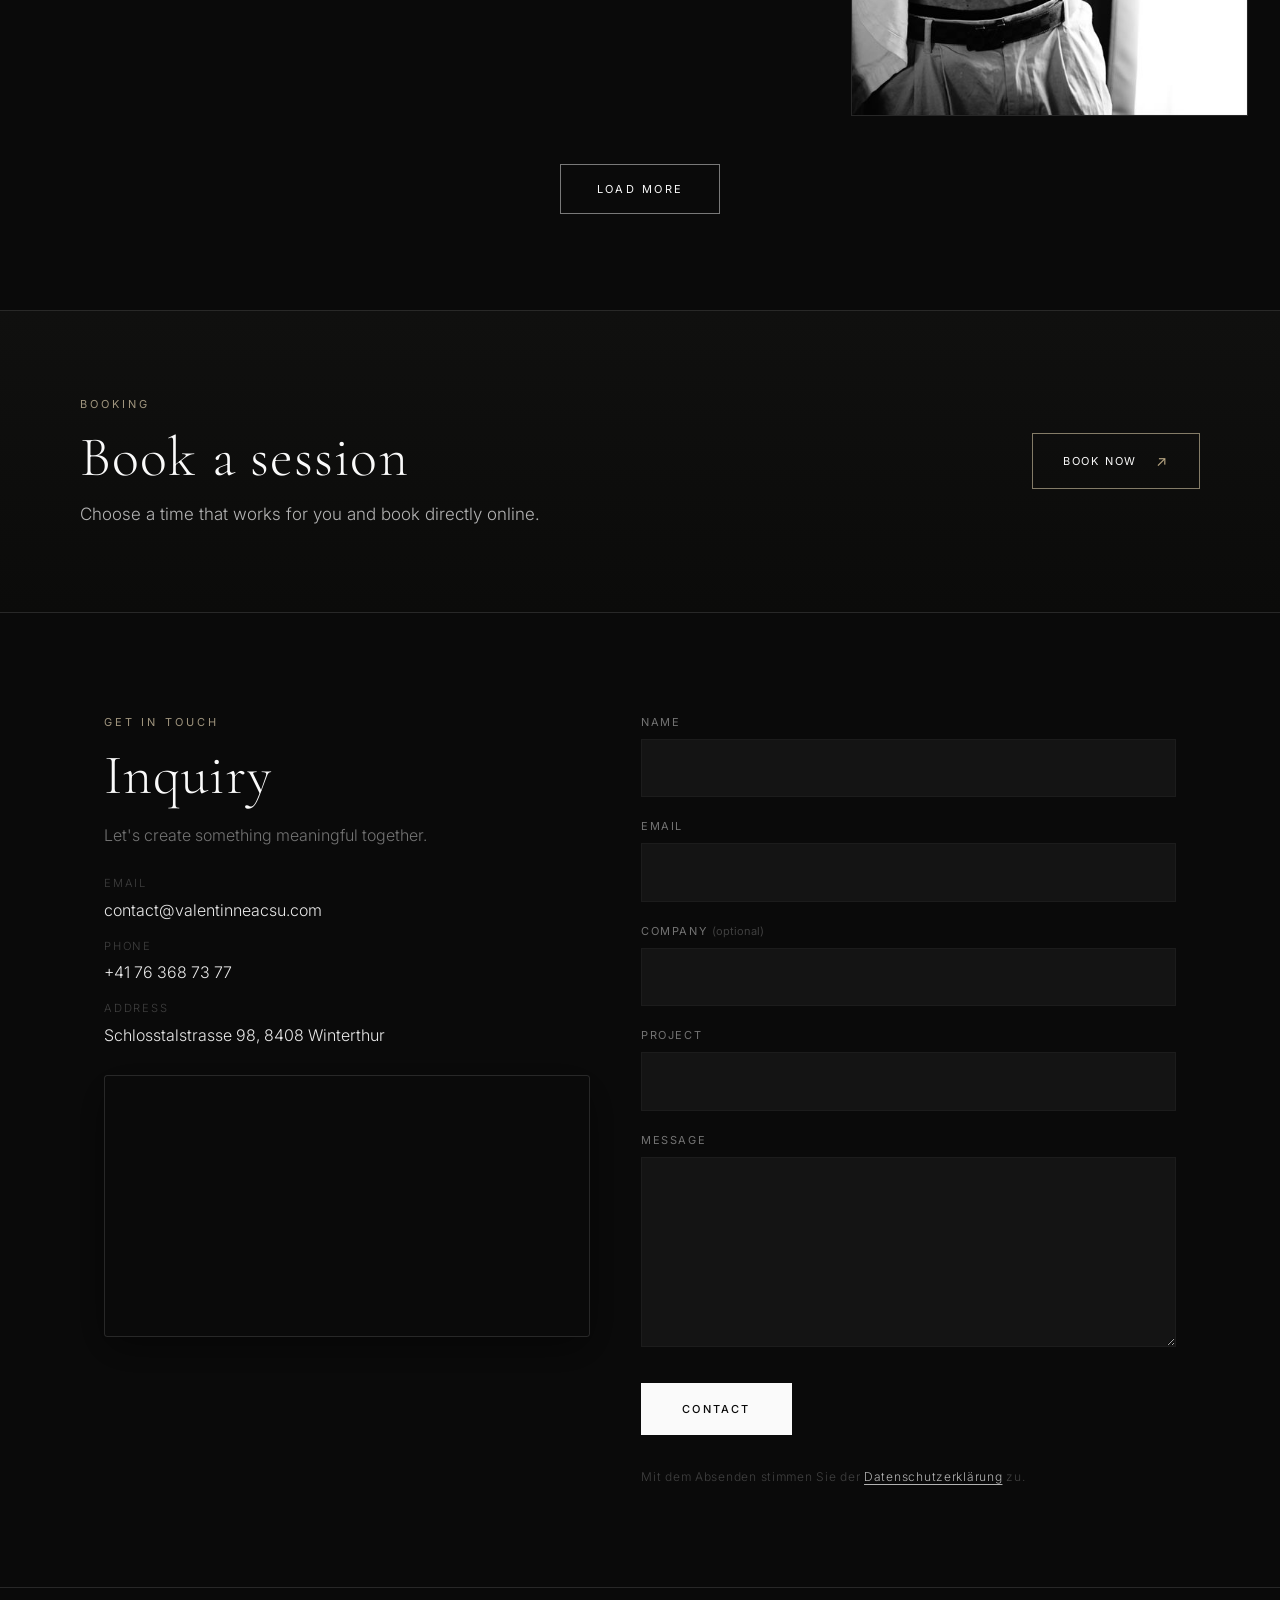
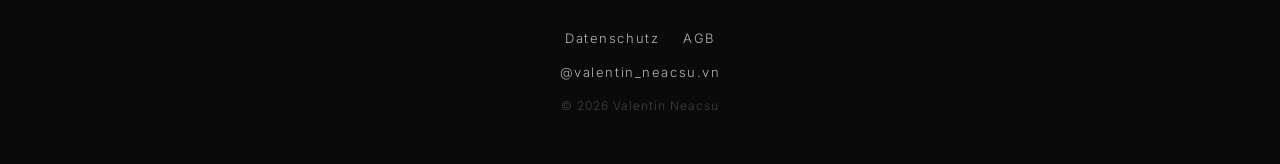
==== commit f3452479: "Refresh booking translations in browser cache" ====
--- a/index.html
+++ b/index.html
@@ -679,7 +679,7 @@
     </button>
   </div>
 
-  <script src="script.js"></script>
+  <script src="script.js?v=20261110-booking" defer></script>
 
   <script src="/setmore-booking.js?v=20261110-premium-strip" defer></script>
 </body>
